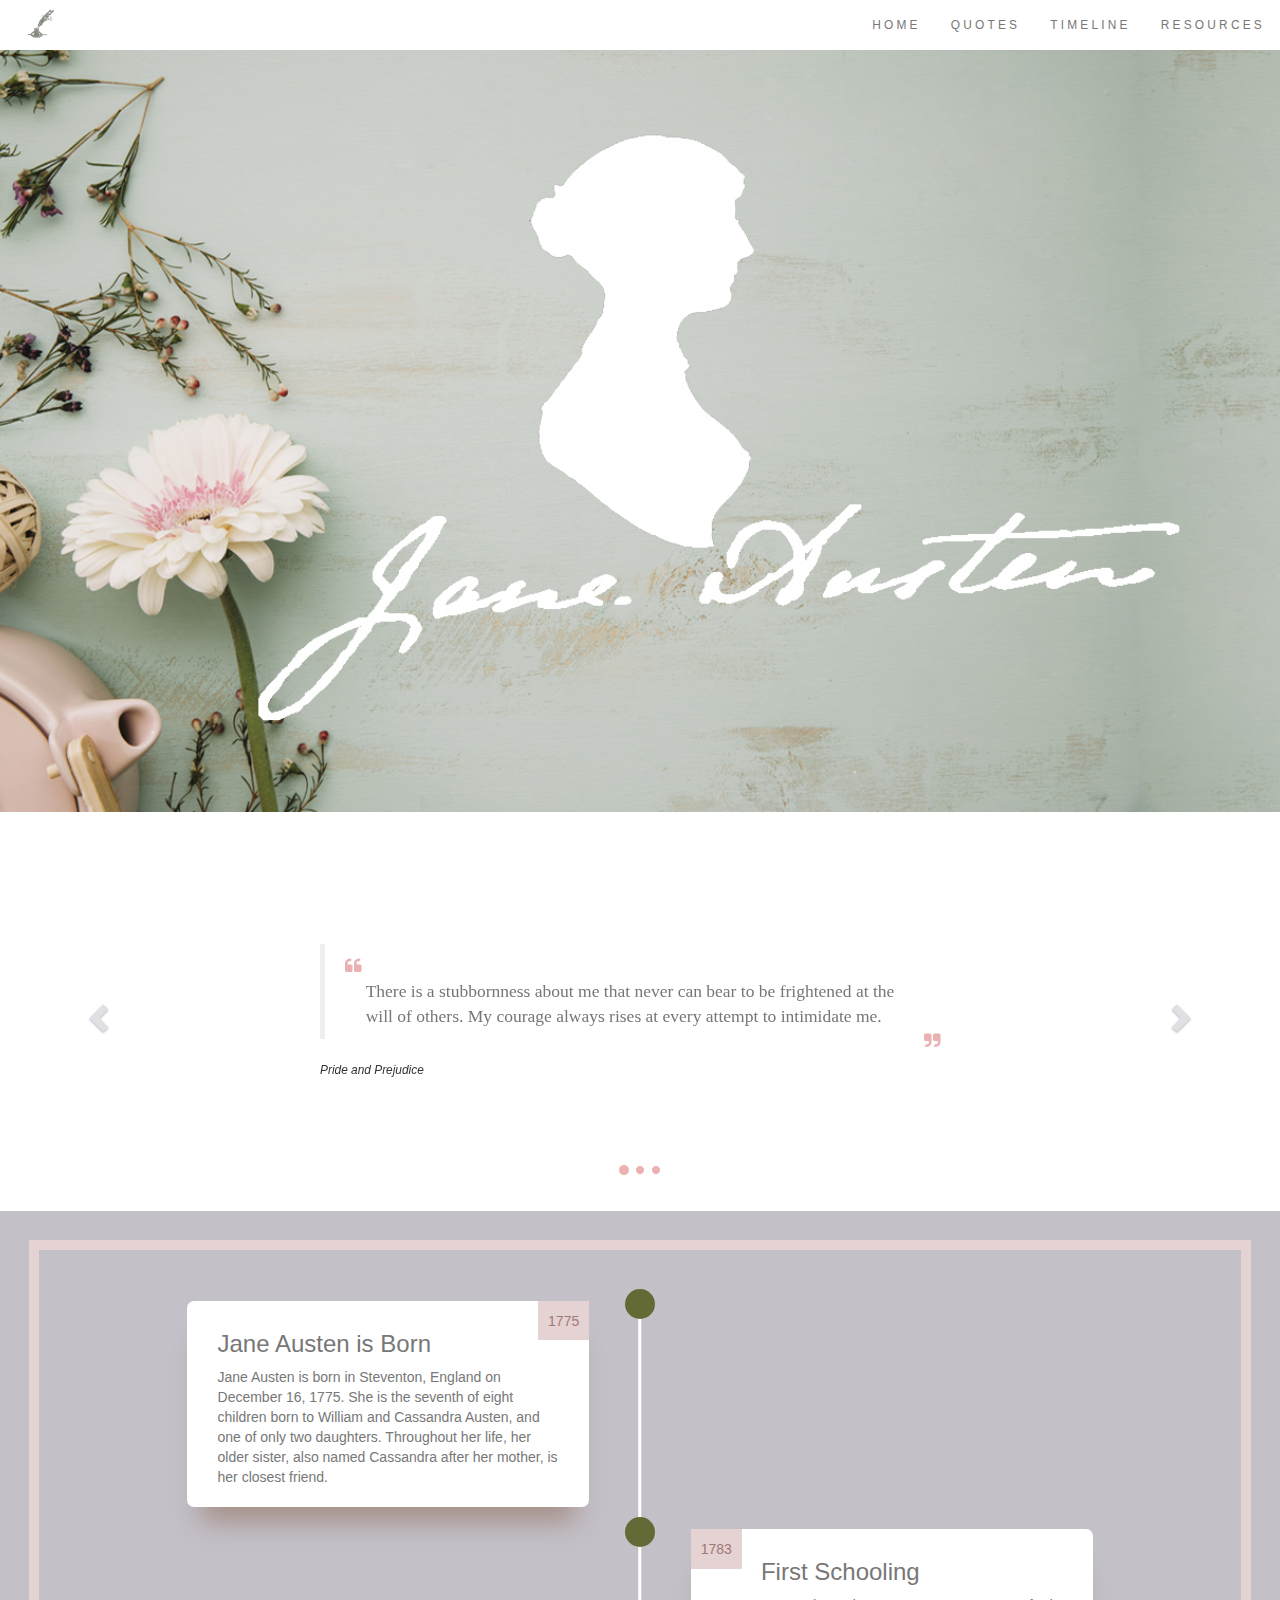
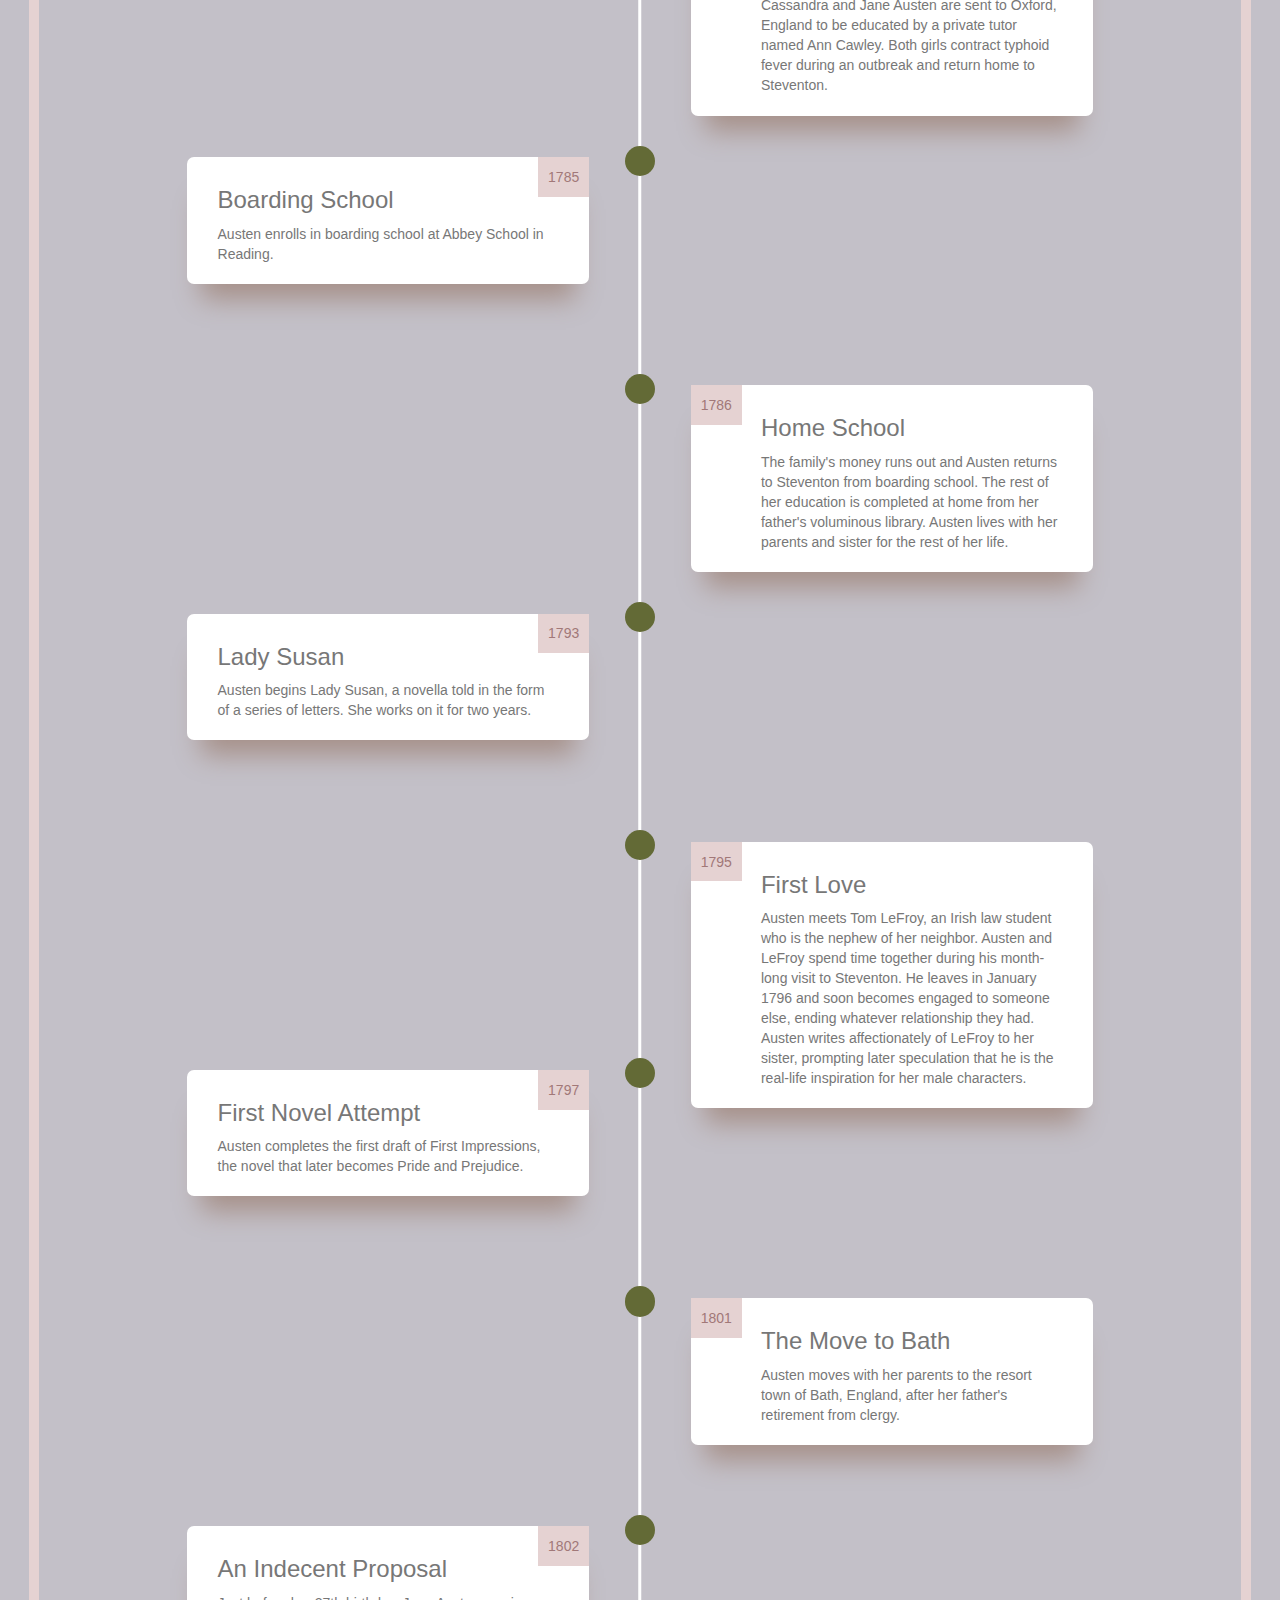
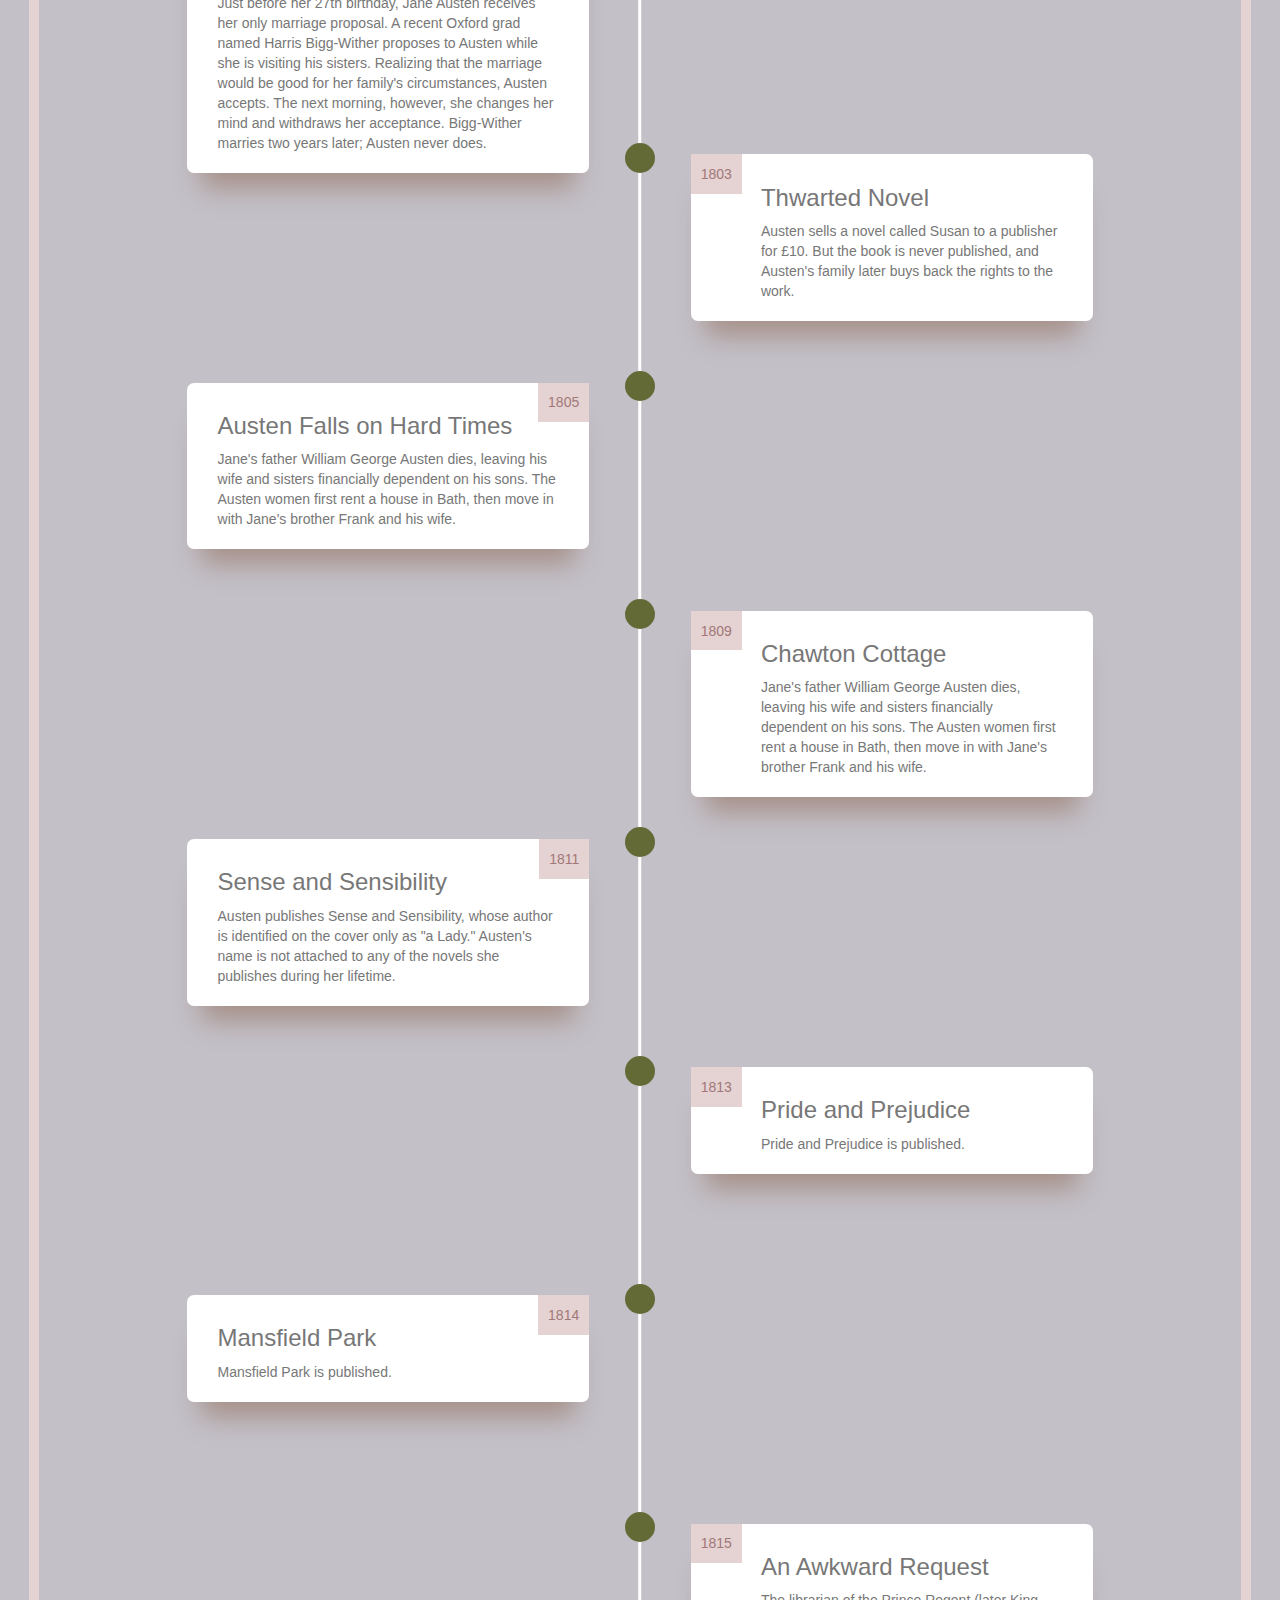
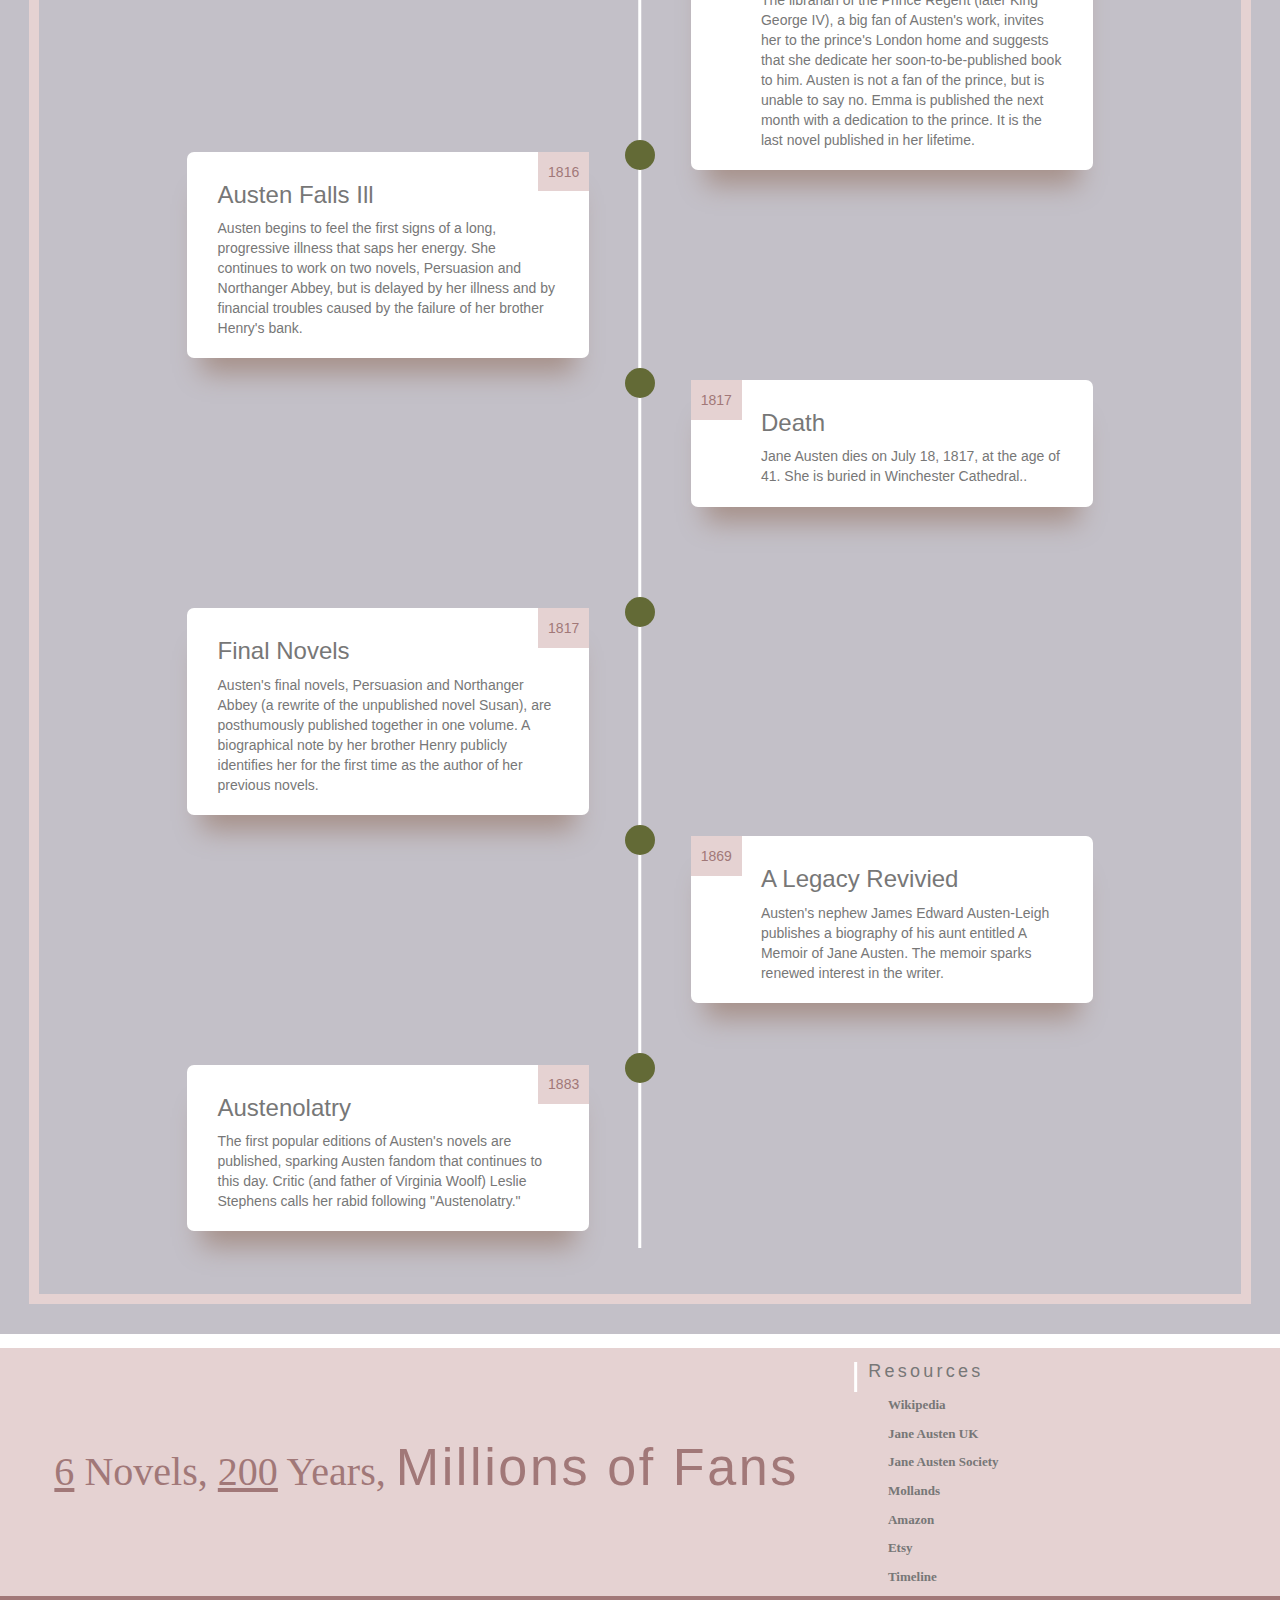
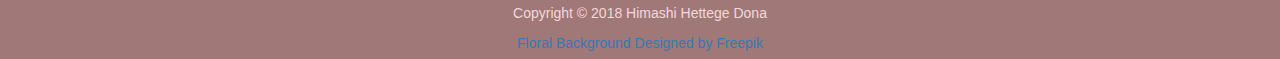
==== index.html @ 8f3d21ef "First Commit" ====
<!DOCTYPE html>
<html lang="en" dir="ltr">
  <head>
    <meta charset="utf-8">
    <meta name="viewport" content="width=device-width, initial-scale=1">
    <title>Jane Austen Tribute Page</title>
    <link rel="stylesheet" href="public/styles/stylesheets/styles.css">
    <link rel="stylesheet" href="https://maxcdn.bootstrapcdn.com/bootstrap/3.3.7/css/bootstrap.min.css">
    <link rel="stylesheet" href="https://cdnjs.cloudflare.com/ajax/libs/font-awesome/4.7.0/css/font-awesome.min.css">
    <script src="https://ajax.googleapis.com/ajax/libs/jquery/3.2.1/jquery.min.js"></script>
    <script src="https://maxcdn.bootstrapcdn.com/bootstrap/3.3.7/js/bootstrap.min.js"></script>
  </head>
  <body>

      <nav class="navbar navbar-default navbar-fixed-top" role="navigation">
        <div class="container-fluid">
            <div class="navbar-default">
                <button type="button" class="navbar-toggle" data-toggle="collapse" data-target="#navbar-collapse-main">
                  <span class="sr-only">Toggle Navigation</span>
                  <span class="icon-bar"></span>
                  <span class="icon-bar"></span>
                  <span class="icon-bar"></span>
                </button>
                <a class="navbar-brand" href="#"><img src="public/assets/backup-images/feather-quill-gray.png" height="35" width="35"></a>
            </div>
            <div class="collapse navbar-collapse" id="navbar-collapse-main">
              <ul class="nav navbar-nav navbar-right">
                <li id="home-button"><a href="#">Home</a></li>
                <li id="quotes-button"><a href="#">Quotes</a></li>
                <li id="timeline-button"><a href="#">Timeline</a></li>
                <li id="resources-button"><a href="#">Resources</a></li>
              </ul>
            </div>
        </div>
      </nav> <!-- navbar -->

      <header>
        <div class="banner">
        </div> <!-- banner background image -->
      </header>

      <div id="theCarousel" class="carousel slide" data-ride="carousel">
        <ol class="carousel-indicators">
          <li data-target="#theCarousel" data-slide-to="0" class="active"></li>
          <li data-target="#theCarousel" data-slide-to="1"></li>
          <li data-target="#theCarousel" data-slide-to="2"></li>
        </ol>

        <div class="carousel-inner">
          <div class="item active">
          <div class="slide1"></div>
            <blockquote>
              <p>There is a stubbornness about me that never can bear to be frightened at the will of others. My courage always rises at every attempt to intimidate me.</p>
            </blockquote>
            <small><em>Pride and Prejudice</em></small>
          </div>

          <div class="item">
          <div class="slide2"></div>
            <blockquote>
              <p>Know your own happiness. Want for nothing but patience – or give it a more fascinating name: Call it hope.</p>
            </blockquote>
            <small><em>Sense and Sensibility</em></small>
          </div>

          <div class="item">
          <div class="slide3"></div>
            <blockquote>
              <p>You pierce my soul. I am half agony, half hope. Tell me not that I am too late, that such precious feelings are gone for ever.</p>
            </blockquote>
            <small><em>Persuasion</em></small>
          </div>
        </div> <!-- carousel-inner -->

        <a class="left carousel-control" href="#theCarousel" data-slide="prev">
          <span class="glyphicon glyphicon-chevron-left"></span>
        </a>
        <a class="right carousel-control" href="#theCarousel" data-slide="next">
          <span class="glyphicon glyphicon-chevron-right"></span>
        </a>
      </div> <!-- theCarousel -->

      <section id="theTimeline" class="timeline-section">
        <div class="timeline-border">
        <div class="timeline-container">

          <div class="timeline-block">
            <div class="timeline-circle"></div>
            <div class="timeline-content">
              <h3>Jane Austen is Born</h3>
              <div class="date">1775</div>
              <p>Jane Austen is born in Steventon, England on December 16, 1775. She is the seventh of eight children born to William and Cassandra Austen, and one of only two daughters. Throughout her life, her older sister, also named Cassandra after her mother, is her closest friend.</p>
            </div> <!-- timeline-content -->
          </div> <!-- timeline-block -->

          <div class="timeline-block">
            <div class="timeline-circle"></div>
            <div class="timeline-content">
              <h3>First Schooling</h3>
              <div class="date">1783</div>
              <p>Cassandra and Jane Austen are sent to Oxford, England to be educated by a private tutor named Ann Cawley. Both girls contract typhoid fever during an outbreak and return home to Steventon.</p>
            </div> <!-- timeline-content -->
          </div> <!-- timeline-block -->

          <div class="timeline-block">
            <div class="timeline-circle"></div>
            <div class="timeline-content">
              <h3>Boarding School</h3>
              <div class="date">1785</div>
              <p>Austen enrolls in boarding school at Abbey School in Reading.</p>
            </div> <!-- timeline-content -->
          </div> <!-- timeline-block -->

          <div class="timeline-block">
            <div class="timeline-circle"></div>
            <div class="timeline-content">
              <h3>Home School</h3>
              <div class="date">1786</div>
              <p>The family's money runs out and Austen returns to Steventon from boarding school. The rest of her education is completed at home from her father's voluminous library. Austen lives with her parents and sister for the rest of her life.</p>
            </div> <!-- timeline-content -->
          </div> <!-- timeline-block -->

          <div class="timeline-block">
            <div class="timeline-circle"></div>
            <div class="timeline-content">
              <h3>Lady Susan</h3>
              <div class="date">1793</div>
              <p>Austen begins Lady Susan, a novella told in the form of a series of letters. She works on it for two years.</p>
            </div> <!-- timeline-content -->
          </div> <!-- timeline-block -->

          <div class="timeline-block">
            <div class="timeline-circle"></div>
            <div class="timeline-content">
              <h3>First Love</h3>
              <div class="date">1795</div>
              <p>Austen meets Tom LeFroy, an Irish law student who is the nephew of her neighbor. Austen and LeFroy spend time together during his month-long visit to Steventon. He leaves in January 1796 and soon becomes engaged to someone else, ending whatever relationship they had. Austen writes affectionately of LeFroy to her sister, prompting later speculation that he is the real-life inspiration for her male characters.</p>
            </div> <!-- timeline-content -->
          </div> <!-- timeline-block -->

          <div class="timeline-block">
            <div class="timeline-circle"></div>
            <div class="timeline-content">
              <h3>First Novel Attempt</h3>
              <div class="date">1797</div>
              <p>Austen completes the first draft of First Impressions, the novel that later becomes Pride and Prejudice.</p>
            </div> <!-- timeline-content -->
          </div> <!-- timeline-block -->

          <div class="timeline-block">
              <div class="timeline-circle"></div>
            <div class="timeline-content">
              <h3>The Move to Bath</h3>
              <div class="date">1801</div>
              <p>Austen moves with her parents to the resort town of Bath, England, after her father's retirement from clergy.</p>
            </div> <!-- timeline-content -->
          </div> <!-- timeline-block -->

          <div class="timeline-block">
            <div class="timeline-circle"></div>
            <div class="timeline-content">
              <h3>An Indecent Proposal</h3>
              <div class="date">1802</div>
              <p>Just before her 27th birthday, Jane Austen receives her only marriage proposal. A recent Oxford grad named Harris Bigg-Wither proposes to Austen while she is visiting his sisters. Realizing that the marriage would be good for her family's circumstances, Austen accepts. The next morning, however, she changes her mind and withdraws her acceptance. Bigg-Wither marries two years later; Austen never does.</p>
            </div> <!-- timeline-content -->
          </div> <!-- timeline-block -->

          <div class="timeline-block">
            <div class="timeline-circle"></div>
            <div class="timeline-content">
              <h3>Thwarted Novel</h3>
              <div class="date">1803</div>
              <p>Austen sells a novel called Susan to a publisher for £10. But the book is never published, and Austen's family later buys back the rights to the work.</p>
            </div> <!-- timeline-content -->
          </div> <!-- timeline-block -->

          <div class="timeline-block">
            <div class="timeline-circle"></div>
            <div class="timeline-content">
              <h3>Austen Falls on Hard Times</h3>
              <div class="date">1805</div>
              <p>Jane's father William George Austen dies, leaving his wife and sisters financially dependent on his sons. The Austen women first rent a house in Bath, then move in with Jane's brother Frank and his wife.</p>
            </div> <!-- timeline-content -->
          </div> <!-- timeline-block -->

          <div class="timeline-block">
            <div class="timeline-circle"></div>
            <div class="timeline-content">
              <h3>Chawton Cottage</h3>
              <div class="date">1809</div>
              <p>Jane's father William George Austen dies, leaving his wife and sisters financially dependent on his sons. The Austen women first rent a house in Bath, then move in with Jane's brother Frank and his wife.</p>
            </div> <!-- timeline-content -->
          </div> <!-- timeline-block -->

          <div class="timeline-block">
            <div class="timeline-circle"></div>
            <div class="timeline-content">
              <h3>Sense and Sensibility</h3>
              <div class="date">1811</div>
              <p>Austen publishes Sense and Sensibility, whose author is identified on the cover only as "a Lady." Austen's name is not attached to any of the novels she publishes during her lifetime.</p>
            </div> <!-- timeline-content -->
          </div> <!-- timeline-block -->

          <div class="timeline-block">
            <div class="timeline-circle"></div>
            <div class="timeline-content">
              <h3>Pride and Prejudice</h3>
              <div class="date">1813</div>
              <p>Pride and Prejudice is published.</p>
            </div> <!-- timeline-content -->
          </div> <!-- timeline-block -->

          <div class="timeline-block">
            <div class="timeline-circle"></div>
            <div class="timeline-content">
              <h3>Mansfield Park</h3>
              <div class="date">1814</div>
              <p>Mansfield Park is published.</p>
            </div> <!-- timeline-content -->
          </div> <!-- timeline-block -->

          <div class="timeline-block">
            <div class="timeline-circle"></div>
            <div class="timeline-content">
              <h3>An Awkward Request</h3>
              <div class="date">1815</div>
              <p>The librarian of the Prince Regent (later King George IV), a big fan of Austen's work, invites her to the prince's London home and suggests that she dedicate her soon-to-be-published book to him. Austen is not a fan of the prince, but is unable to say no. Emma is published the next month with a dedication to the prince. It is the last novel published in her lifetime.</p>
            </div> <!-- timeline-content -->
          </div> <!-- timeline-block -->

          <div class="timeline-block">
            <div class="timeline-circle"></div>
            <div class="timeline-content">
              <h3>Austen Falls Ill</h3>
              <div class="date">1816</div>
              <p>Austen begins to feel the first signs of a long, progressive illness that saps her energy. She continues to work on two novels, Persuasion and Northanger Abbey, but is delayed by her illness and by financial troubles caused by the failure of her brother Henry's bank.</p>
            </div> <!-- timeline-content -->
          </div> <!-- timeline-block -->

          <div class="timeline-block">
            <div class="timeline-circle"></div>
            <div class="timeline-content">
              <h3>Death</h3>
              <div class="date">1817</div>
              <p>Jane Austen dies on July 18, 1817, at the age of 41. She is buried in Winchester Cathedral..</p>
            </div> <!-- timeline-content -->
          </div> <!-- timeline-block -->

          <div class="timeline-block">
            <div class="timeline-circle"></div>
            <div class="timeline-content">
              <h3>Final Novels</h3>
              <div class="date">1817</div>
              <p>Austen's final novels, Persuasion and Northanger Abbey (a rewrite of the unpublished novel Susan), are posthumously published together in one volume. A biographical note by her brother Henry publicly identifies her for the first time as the author of her previous novels.</p>
            </div> <!-- timeline-content -->
          </div> <!-- timeline-block -->

          <div class="timeline-block">
            <div class="timeline-circle"></div>
            <div class="timeline-content">
              <h3>A Legacy Revivied</h3>
              <div class="date">1869</div>
              <p>Austen's nephew James Edward Austen-Leigh publishes a biography of his aunt entitled A Memoir of Jane Austen. The memoir sparks renewed interest in the writer.</p>
            </div> <!-- timeline-content -->
          </div> <!-- timeline-block -->

          <div class="timeline-block">
            <div class="timeline-circle"></div>
            <div class="timeline-content">
              <h3>Austenolatry</h3>
              <div class="date">1883</div>
              <p>The first popular editions of Austen's novels are published, sparking Austen fandom that continues to this day. Critic (and father of Virginia Woolf) Leslie Stephens calls her rabid following "Austenolatry."</p>
            </div> <!-- timeline-content -->
          </div> <!-- timeline-block -->

        </div> <!-- timeline-container -->
      </div> <!-- timeline-border -->
      </section> <!-- timeline-section -->

      <div class="white-space"> </div> <!-- white space between timeline and footer -->

      <footer class="container-fluid text-center" id="resources">
        <div class="row tag-line">

          <div class="col-lg-8 col-md-8 col-sm-8 col xm 12">
            <p><span class="tag-line-number">6</span> Novels, <span class="tag-line-number">200</span> Years, <span class="emphasized">Millions of Fans</span><p>
          </div>

          <div class="col-lg-4 col-md-4 col-sm-4 col xm 12"> <!-- 2nd column -->
            <h4 class="resource-title">Resources</h1>
              <ul class="resources">
                <li><a href="https://en.wikipedia.org/wiki/Jane_Austen"><p>Wikipedia</p></a></li>
                <li><a href="https://www.janeausten.co.uk/"><p>Jane Austen UK</p></a></li>
                <li><a href="http://www.jasna.org/"><p>Jane Austen Society</p></a></li>
                <li><a href="http://www.mollands.net/index.html"><p>Mollands</p></a></li>
                <li><a href="https://www.amazon.ca/Jane-Austen-Complete-Classics-hardcover/dp/0141395206/ref=sr_1_3?ie=UTF8&qid=1526498014&sr=8-3&keywords=jane+austen"><p>Amazon</p></a></li>
                <li><a href="https://www.etsy.com/ca/search?q=jane%20austen"><p>Etsy</p></a></li>
                <li><a href="https://www.shmoop.com/jane-austen/timeline.html"><p>Timeline</p></a></li>
              </ul>
          </div> <!-- end of 2nd column -->
        </div> <!-- row tag-line -->
      </footer>

      <div class="copyright">
        <div><p>Copyright © 2018 Himashi Hettege Dona</p></div>
        <div><a href="https://www.freepik.com/free-photo/flower-near-teapot_1722258.htm"><p>Floral Background Designed by Freepik</p></a></div>
      </div> <!-- copyright -->

    <!-- <script>

    // Pressing Home Button will scroll to top of page //
      $('.navbar-brand img').click(function(){
        $('body, html').animate({scrollTop: 0}, 700);
      });

    // Pressing Nav Bar Image will scroll to top of page //
      $('#home-button').click(function(){
        $('body, html').animate({scrollTop: 0}, 700);
      });

    // Pressing Quotes Button will scroll to top of page //
      // $(function() {
        $("#quotes-button").click(function() {
          var position = $("#theCarousel").offset().top; //calculates how far the top of the Carousel is from the top of the page
          $('body, html').animate({ scrollTop: position }, 700); });
      // });

      // $(function() {
        $("#timeline-button").click(function() {
          var position = $("#theTimeline").offset().top; //calculates how far the top of the Timeline is from the top of the page
          $('body, html').animate({scrollTop: position}, 700); });
      // });

      // $(function() {
        $("#resources-button").click(function() {
          var position = $("#resources").offset().top; //calculates how far the top of the Resource Footer is from the top of the page
          $('body, html').animate({scrollTop: position}, 700); });
      // });

    </script> -->
    <script src="public/scripts/scripts.js"></script>
  </body>
</html>
---- public/styles/stylesheets/styles.css ----
/* line 4, ../sass/styles.scss */
body {
  font-size: 12px;
}

/*<---------------------------------------------------------Navbar------------------------------------------------------------------------->*/
/* line 9, ../sass/styles.scss */
.navbar {
  margin-bottom: 0 !important;
  border: none !important;
  background-color: #ffffff !important;
}
/* line 14, ../sass/styles.scss */
.navbar .nav li {
  font-family: gibson, sans-serif;
  text-transform: uppercase;
  letter-spacing: 0.27em;
  font-size: 0.85em;
  font-weight: 100;
  color: #999;
}
/* line 23, ../sass/styles.scss */
.navbar .navbar-brand {
  padding: 0.25em 1.36em 0.25em !important;
}

/*<-------------------------------------------------Banner Background Image--------------------------------------------------------------->*/
/* line 30, ../sass/styles.scss */
.banner {
  width: 100%;
  height: 58em;
  background: url(../../assets/banner-image/janeaustenbackground2white.jpg) no-repeat;
  background-position: center;
  background-size: cover;
}

/*<----------------------------------------------------Quotes Carousel-------------------------------------------------------------------->*/
/* line 40, ../sass/styles.scss */
.carousel {
  width: 100%;
  height: 28.5em;
  display: flex;
  align-items: center;
  justify-content: center;
}
/* line 48, ../sass/styles.scss */
.carousel .carousel-inner {
  width: 50% !important;
}
/* line 53, ../sass/styles.scss */
.carousel .item p {
  padding-left: 1.18em;
  padding-right: 1.18em;
  font-family: serif;
  color: #777;
}
/* line 60, ../sass/styles.scss */
.carousel blockquote:before, .carousel blockquote:after {
  content: '\f10d';
  font-family: 'FontAwesome';
  color: #ebb1b2;
}
/* line 66, ../sass/styles.scss */
.carousel blockquote:after {
  content: '\f10e';
  float: right;
}
/* line 71, ../sass/styles.scss */
.carousel .carousel-control.left {
  background-image: none !important;
}
/* line 75, ../sass/styles.scss */
.carousel .carousel-control.right {
  background-image: none !important;
}
/* line 80, ../sass/styles.scss */
.carousel .glyphicon {
  color: #c3c0c8 !important;
}
/* line 85, ../sass/styles.scss */
.carousel .carousel-indicators li {
  background-color: #ebb1b2 !important;
}

/*<---------------------------------------------------------Timeline------------------------------------------------------------------------>*/
/* line 92, ../sass/styles.scss */
.timeline-section {
  background-color: #C3C0C8;
  padding: 2.1em;
  /* This is so the pink border shows up */
  font-family: gillsans, sans-serif;
  color: #777;
}
/* line 98, ../sass/styles.scss */
.timeline-section .timeline-border {
  border: 0.75em solid #e5d2d2;
}
/* line 102, ../sass/styles.scss */
.timeline-section .timeline-container {
  position: relative;
  max-width: 73.1em;
  margin: 0 auto;
  padding: 3.6em 0;
  /* this is the vertical line */
}
/* line 109, ../sass/styles.scss */
.timeline-section .timeline-container::before {
  content: '';
  width: 0.25em;
  height: 98%;
  position: absolute;
  left: 50%;
  transform: translateX(-50%);
  background: #ffffff;
}
/* line 119, ../sass/styles.scss */
.timeline-section .timeline-container .timeline-block {
  width: 100%;
  height: 12.8em;
  /* Height is very important! */
  margin-bottom: 3.5em;
  /* removes margin from last timeline item so timeline equidistant from top and bottom */
  /* these are the points on the line */
}
/* line 125, ../sass/styles.scss */
.timeline-section .timeline-container .timeline-block:last-child {
  margin-bottom: 0;
}
/* line 130, ../sass/styles.scss */
.timeline-section .timeline-container .timeline-block .timeline-circle {
  width: 2.145em;
  height: 2.145em;
  border-radius: 50%;
  position: absolute;
  left: 50%;
  margin-top: -0.83em;
  margin-left: -1.1em;
  background-color: #636a36;
}
/* line 141, ../sass/styles.scss */
.timeline-section .timeline-container .timeline-block .timeline-content {
  position: relative;
  padding: 0.72em 2.214em;
  border-radius: 0.5em;
  background: #ffffff;
  box-shadow: 0 2.1em 1.8em -1em #a69089;
  margin-left: 4.16em;
  margin-right: 4.16em;
  width: 28.75em;
}
/* line 151, ../sass/styles.scss */
.timeline-section .timeline-container .timeline-block .timeline-content .date {
  background: #e5d2d2;
  display: inline-block;
  color: #A17878;
  padding: 0.7em;
  position: absolute;
  top: 0;
  right: 0;
  font-size: 1em;
  font-family: "Titillium Web", sans-serif;
  font-weight: 500;
}
/* line 166, ../sass/styles.scss */
.timeline-section .timeline-container .timeline-block:nth-child(even) .date {
  right: auto;
  left: 0;
}
/* line 171, ../sass/styles.scss */
.timeline-section .timeline-container .timeline-block:nth-child(even) .timeline-content {
  padding-left: 5em;
  float: right;
}

/*<---------------------------------------------------------Footer------------------------------------------------------------------------>*/
/* line 180, ../sass/styles.scss */
.white-space {
  height: 1em;
  background-color: #ffffff;
}

/* line 185, ../sass/styles.scss */
footer {
  background-color: #e5d2d2;
}
/* line 188, ../sass/styles.scss */
footer .tag-line {
  display: flex;
  align-items: center;
}
/* line 192, ../sass/styles.scss */
footer .tag-line p {
  font-family: garamond, serif;
  font-size: 2.86em;
  color: #a17878;
}
/* line 197, ../sass/styles.scss */
footer .tag-line p .tag-line-number {
  text-decoration: underline;
}
/* line 201, ../sass/styles.scss */
footer .tag-line p .emphasized {
  font-family: gillsans, sans-serif;
  font-size: 1.3em;
  letter-spacing: 0.05em;
}
/* line 209, ../sass/styles.scss */
footer .resource-title {
  text-align: left;
  padding: 0.25em 0 0.25em 0;
  color: #777;
  font-family: gillsans, sans-serif;
  font-weight: 500;
  letter-spacing: 0.18em;
}
/* line 217, ../sass/styles.scss */
footer .resource-title::before {
  content: '';
  width: 0.13em;
  height: 12%;
  position: absolute;
  left: 0.002em;
  transform: translateX(50%);
  background: #ffffff;
}
/* line 228, ../sass/styles.scss */
footer .resources {
  list-style: none;
  text-align: left;
  padding-left: 1.4em;
}
/* line 233, ../sass/styles.scss */
footer .resources p {
  font-size: 0.93em;
  color: #777;
  font-weight: 600;
}

/* line 241, ../sass/styles.scss */
.copyright {
  height: 4.5em;
  padding: 0.5em;
  text-align: center;
  color: #f2d9d9;
  background-color: #a17878;
}
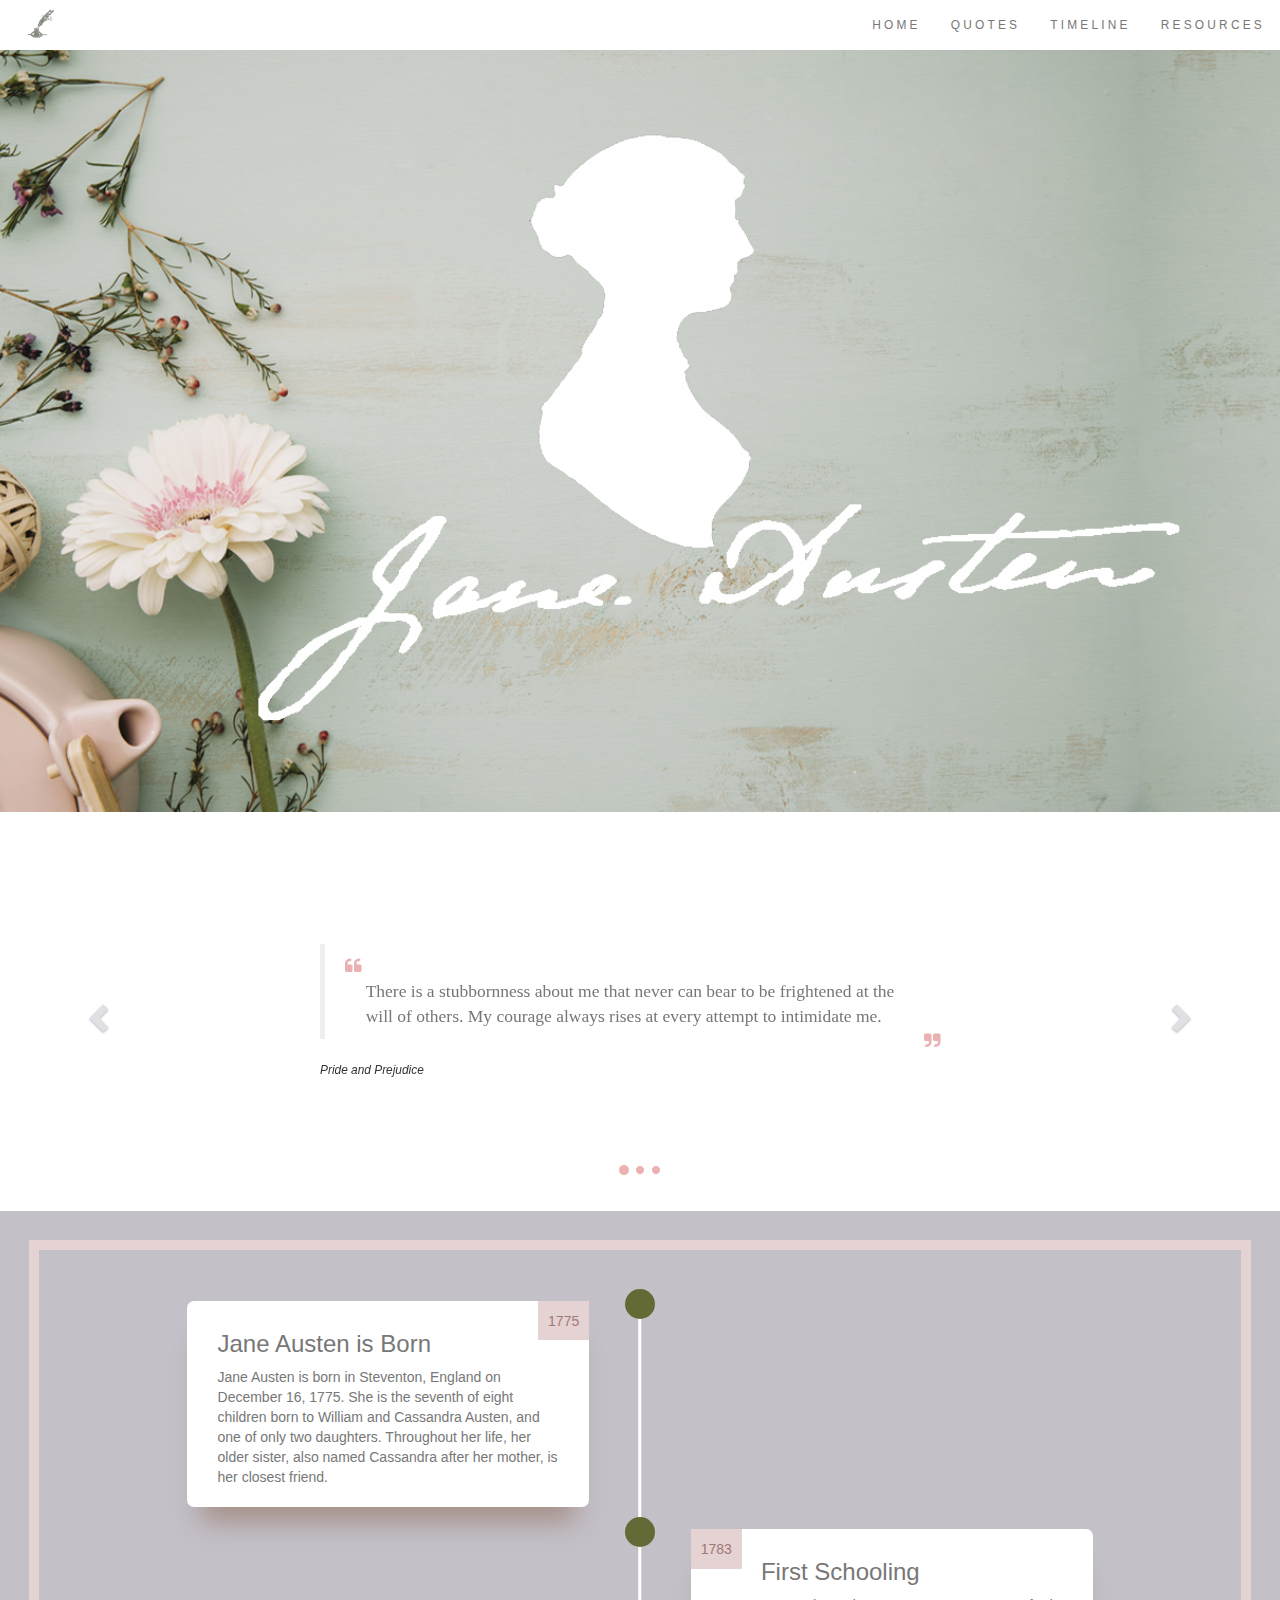
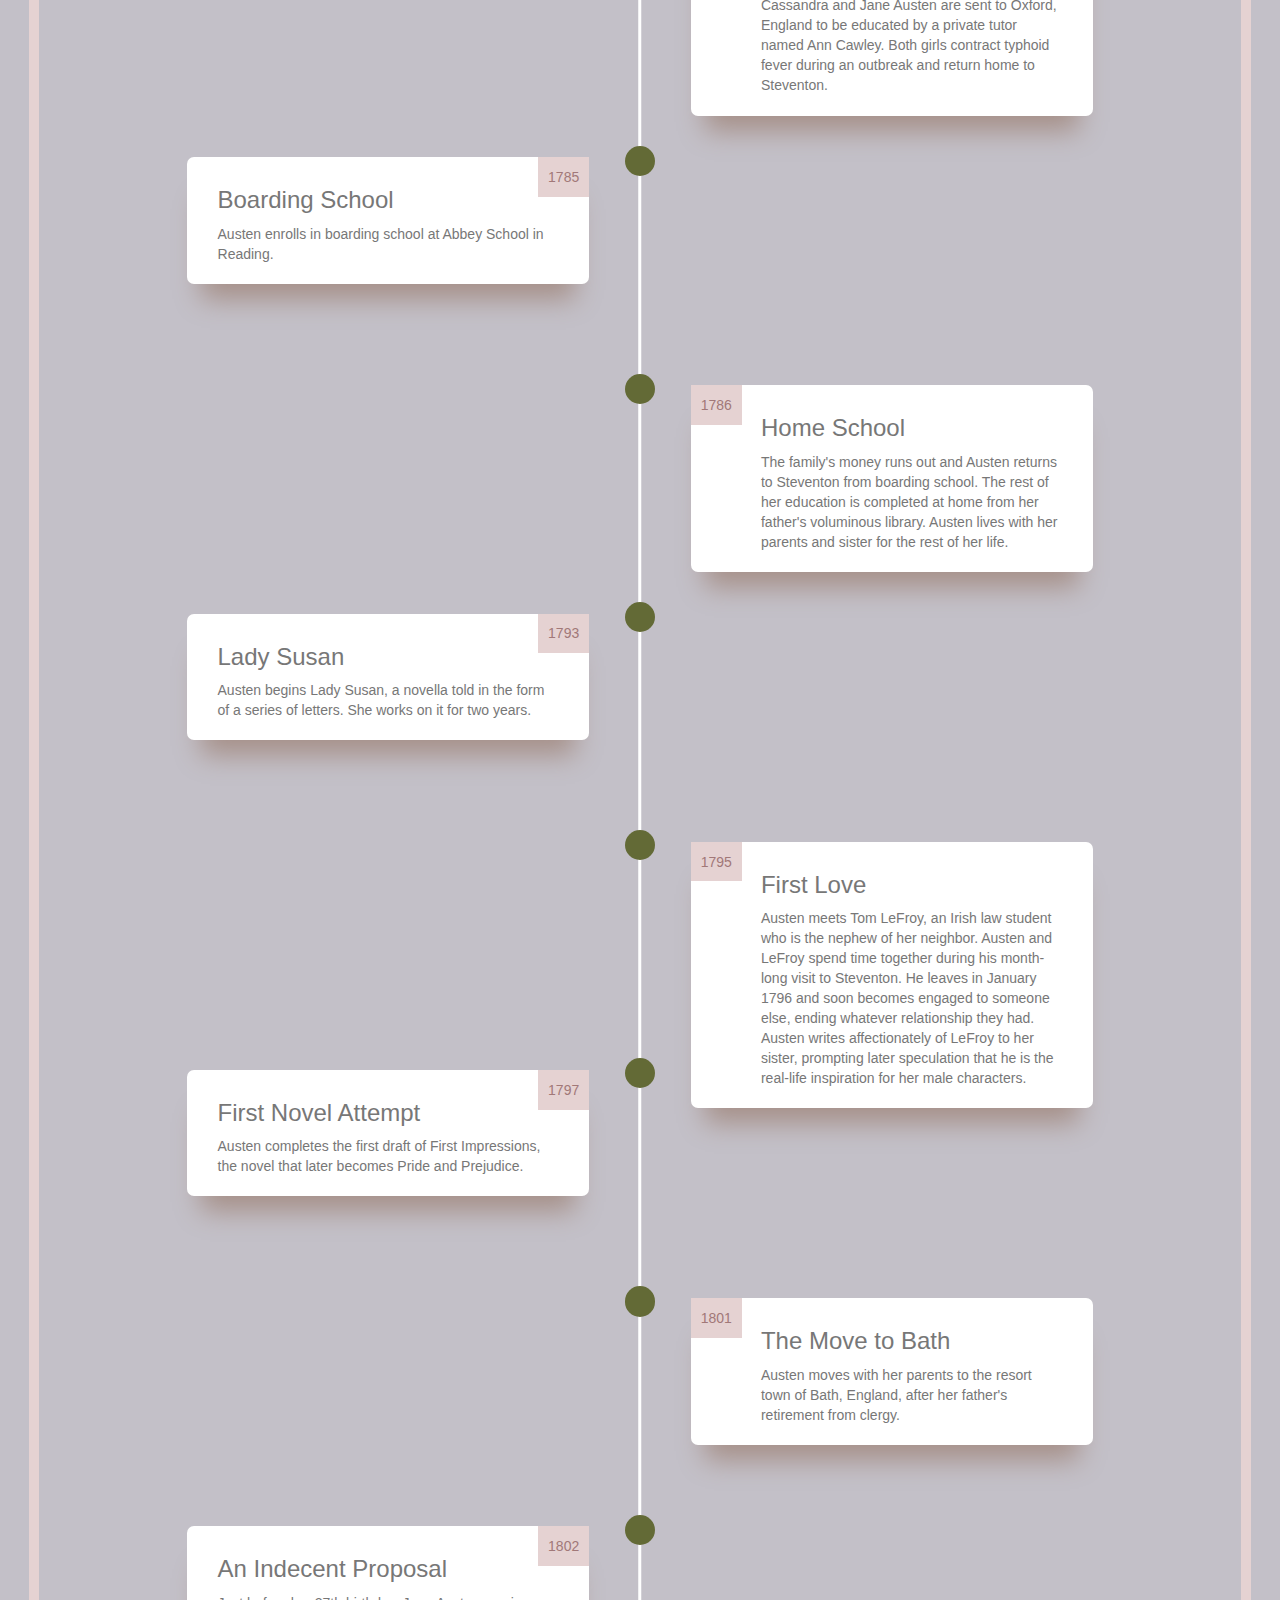
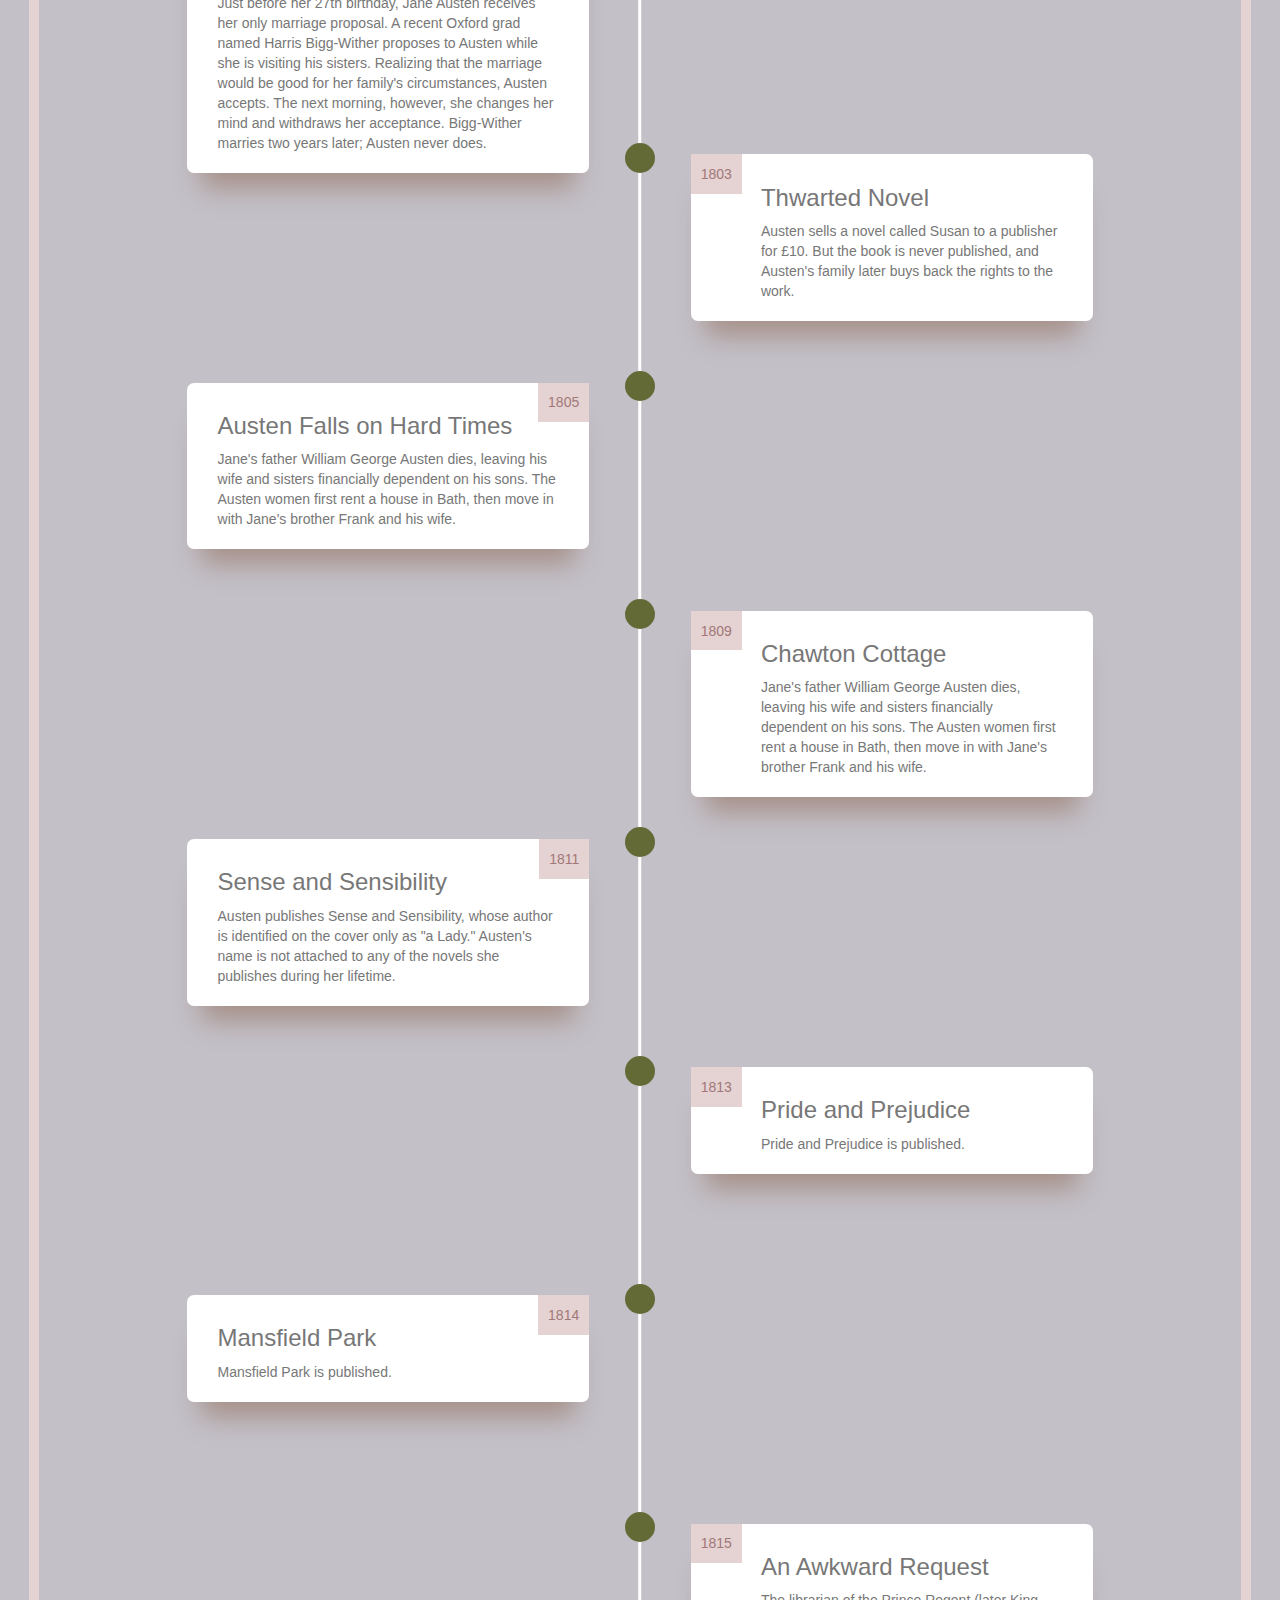
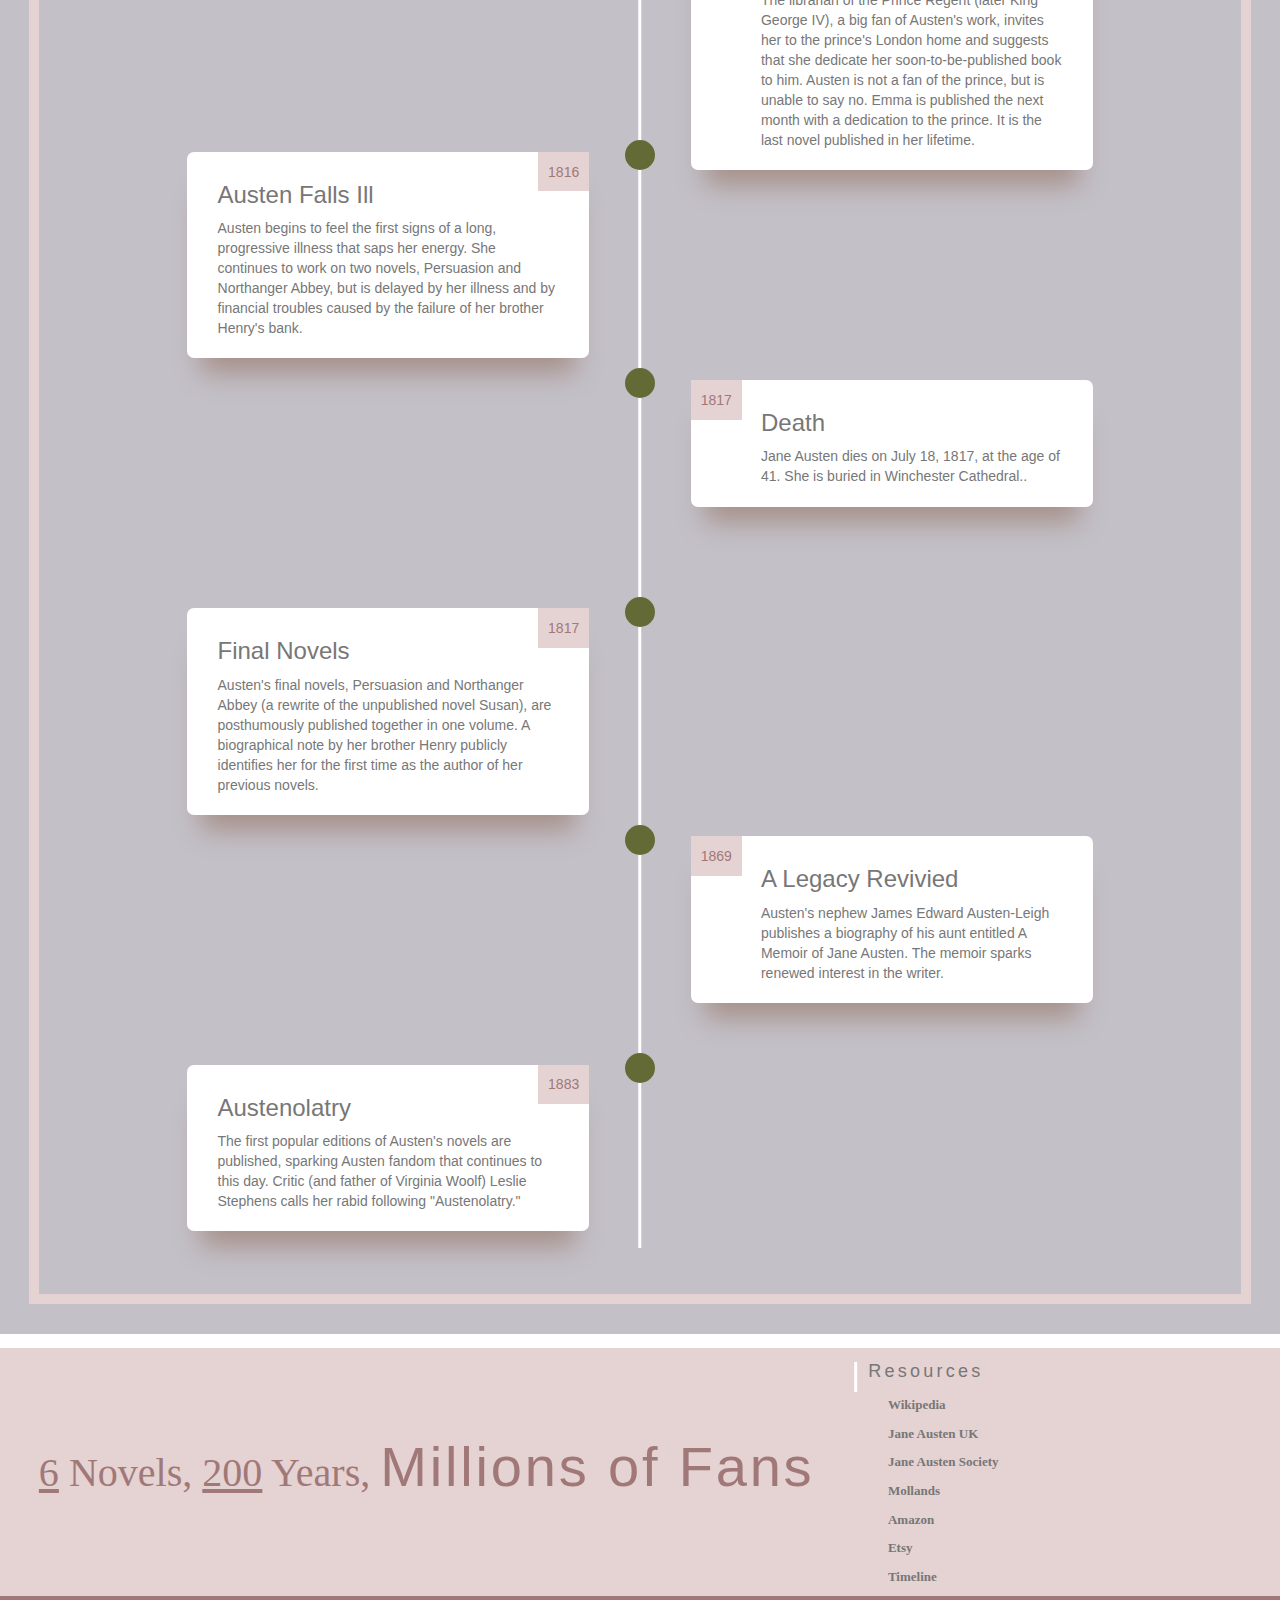
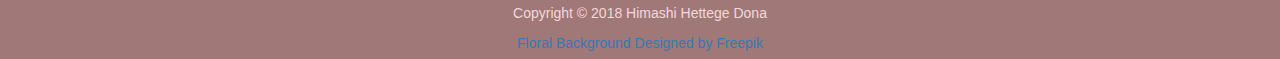
==== commit 997a052a: "Added Media Query for Phone Screens" ====
--- a/index.html
+++ b/index.html
@@ -282,21 +282,21 @@
       <footer class="container-fluid text-center" id="resources">
         <div class="row tag-line">
 
-          <div class="col-lg-8 col-md-8 col-sm-8 col xm 12">
+          <div class="fans col-lg-8 col-md-8 col-sm-7 col-xs-7">
             <p><span class="tag-line-number">6</span> Novels, <span class="tag-line-number">200</span> Years, <span class="emphasized">Millions of Fans</span><p>
           </div>
 
-          <div class="col-lg-4 col-md-4 col-sm-4 col xm 12"> <!-- 2nd column -->
+          <div class="resources col-lg-4 col-md-4 col-sm-5 col-xs-5"> <!-- 2nd column -->
             <h4 class="resource-title">Resources</h1>
-              <ul class="resources">
-                <li><a href="https://en.wikipedia.org/wiki/Jane_Austen"><p>Wikipedia</p></a></li>
-                <li><a href="https://www.janeausten.co.uk/"><p>Jane Austen UK</p></a></li>
-                <li><a href="http://www.jasna.org/"><p>Jane Austen Society</p></a></li>
-                <li><a href="http://www.mollands.net/index.html"><p>Mollands</p></a></li>
-                <li><a href="https://www.amazon.ca/Jane-Austen-Complete-Classics-hardcover/dp/0141395206/ref=sr_1_3?ie=UTF8&qid=1526498014&sr=8-3&keywords=jane+austen"><p>Amazon</p></a></li>
-                <li><a href="https://www.etsy.com/ca/search?q=jane%20austen"><p>Etsy</p></a></li>
-                <li><a href="https://www.shmoop.com/jane-austen/timeline.html"><p>Timeline</p></a></li>
-              </ul>
+            <ul class="resources-list">
+              <li><a href="https://en.wikipedia.org/wiki/Jane_Austen"><p>Wikipedia</p></a></li>
+              <li><a href="https://www.janeausten.co.uk/"><p>Jane Austen UK</p></a></li>
+              <li><a href="http://www.jasna.org/"><p>Jane Austen Society</p></a></li>
+              <li><a href="http://www.mollands.net/index.html"><p>Mollands</p></a></li>
+              <li><a href="https://www.amazon.ca/Jane-Austen-Complete-Classics-hardcover/dp/0141395206/ref=sr_1_3?ie=UTF8&qid=1526498014&sr=8-3&keywords=jane+austen"><p>Amazon</p></a></li>
+              <li><a href="https://www.etsy.com/ca/search?q=jane%20austen"><p>Etsy</p></a></li>
+              <li><a href="https://www.shmoop.com/jane-austen/timeline.html"><p>Timeline</p></a></li>
+            </ul>
           </div> <!-- end of 2nd column -->
         </div> <!-- row tag-line -->
       </footer>
--- a/public/styles/stylesheets/styles.css
+++ b/public/styles/stylesheets/styles.css
@@ -1,16 +1,200 @@
-/* line 4, ../sass/styles.scss */
+@media only screen and (max-width: 400px) {
+  /* line 10, ../sass/partials/_media.scss */
+  .carousel-inner {
+    width: 80% !important;
+  }
+
+  /* line 14, ../sass/partials/_media.scss */
+  .item {
+    height: 15em !important;
+  }
+
+  /* line 18, ../sass/partials/_media.scss */
+  .timeline-border {
+    border: 0em !important;
+  }
+
+  /* line 22, ../sass/partials/_media.scss */
+  .timeline-block {
+    height: 19em !important;
+    /* Height is very important! */
+    margin-bottom: 0em !important;
+  }
+
+  /* line 27, ../sass/partials/_media.scss */
+  .timeline-block:nth-child(2n) {
+    height: 16em !important;
+    /* Height is very important! */
+    margin-bottom: 0em !important;
+  }
+
+  /* line 32, ../sass/partials/_media.scss */
+  .timeline-block:nth-child(3n) {
+    height: 11.5em !important;
+    /* Height is very important! */
+    margin-bottom: 0em !important;
+  }
+
+  /* line 37, ../sass/partials/_media.scss */
+  .timeline-block:nth-child(4n) {
+    margin-bottom: 1.5em !important;
+  }
+
+  /* line 41, ../sass/partials/_media.scss */
+  .timeline-block:nth-child(5n) {
+    height: 13em !important;
+    /* Height is very important! */
+    margin-bottom: 0em !important;
+  }
+
+  /* line 46, ../sass/partials/_media.scss */
+  .timeline-block:nth-child(6n) {
+    height: 24em !important;
+    /* Height is very important! */
+    margin-bottom: 0em !important;
+  }
+
+  /* line 51, ../sass/partials/_media.scss */
+  .timeline-block:nth-child(7n) {
+    height: 13em !important;
+    /* Height is very important! */
+    margin-bottom: 0em !important;
+  }
+
+  /* line 56, ../sass/partials/_media.scss */
+  .timeline-block:nth-child(8n) {
+    height: 13em !important;
+    /* Height is very important! */
+    margin-bottom: 0em !important;
+  }
+
+  /* line 61, ../sass/partials/_media.scss */
+  .timeline-block:nth-child(9n) {
+    height: 24em !important;
+    /* Height is very important! */
+    margin-bottom: 0em !important;
+  }
+
+  /* line 66, ../sass/partials/_media.scss */
+  .timeline-block:nth-child(10n) {
+    height: 13em !important;
+    /* Height is very important! */
+    margin-bottom: 1em !important;
+  }
+
+  /* line 71, ../sass/partials/_media.scss */
+  .timeline-block:nth-child(12n) {
+    height: 16em !important;
+    /* Height is very important! */
+    margin-bottom: 1.5em !important;
+  }
+
+  /* line 76, ../sass/partials/_media.scss */
+  .timeline-block:nth-child(13n) {
+    height: 14.5em !important;
+    /* Height is very important! */
+    margin-bottom: 1em !important;
+  }
+
+  /* line 81, ../sass/partials/_media.scss */
+  .timeline-block:nth-child(14n) {
+    height: 10em !important;
+    /* Height is very important! */
+    margin-bottom: 0em !important;
+  }
+
+  /* line 86, ../sass/partials/_media.scss */
+  .timeline-block:nth-child(15n) {
+    height: 10em !important;
+    /* Height is very important! */
+    margin-bottom: 0em !important;
+  }
+
+  /* line 91, ../sass/partials/_media.scss */
+  .timeline-block:nth-child(16n) {
+    height: 22em !important;
+    /* Height is very important! */
+    margin-bottom: 1.4em !important;
+  }
+
+  /* line 96, ../sass/partials/_media.scss */
+  .timeline-block:nth-child(18n) {
+    height: 13em !important;
+    /* Height is very important! */
+    margin-bottom: 0em !important;
+  }
+
+  /* line 101, ../sass/partials/_media.scss */
+  .timeline-block:nth-child(19n) {
+    margin-bottom: 1em !important;
+  }
+
+  /* line 105, ../sass/partials/_media.scss */
+  .timeline-block:nth-child(20n) {
+    margin-bottom: 2.9em !important;
+  }
+
+  /* line 110, ../sass/partials/_media.scss */
+  .timeline-container::before {
+    /* this is the vertical line */
+    left: 0 !important;
+  }
+
+  /* these are the points on the line */
+  /* line 116, ../sass/partials/_media.scss */
+  .timeline-circle {
+    width: 1.8em !important;
+    height: 1.8em !important;
+    left: 0 !important;
+    margin-left: -0.95em !important;
+  }
+
+  /* line 123, ../sass/partials/_media.scss */
+  .timeline-content {
+    margin-left: 2em !important;
+    width: 21.5em !important;
+  }
+
+  /* line 128, ../sass/partials/_media.scss */
+  .timeline-block:nth-child(even) .date {
+    left: auto !important;
+    right: 0 !important;
+  }
+
+  /* line 133, ../sass/partials/_media.scss */
+  .timeline-block:nth-child(even) .timeline-content {
+    padding: 0.72em 2.214em !important;
+    float: none !important;
+  }
+
+  /* line 138, ../sass/partials/_media.scss */
+  .tag-line {
+    font-size: 0.5em;
+  }
+
+  /* line 142, ../sass/partials/_media.scss */
+  .resource-title {
+    font-size: 1.9em;
+  }
+
+  /* line 146, ../sass/partials/_media.scss */
+  .resources-list {
+    font-size: 2em;
+  }
+}
+/* line 6, ../sass/styles.scss */
 body {
   font-size: 12px;
 }
 
 /*<---------------------------------------------------------Navbar------------------------------------------------------------------------->*/
-/* line 9, ../sass/styles.scss */
+/* line 11, ../sass/styles.scss */
 .navbar {
   margin-bottom: 0 !important;
   border: none !important;
   background-color: #ffffff !important;
 }
-/* line 14, ../sass/styles.scss */
+/* line 16, ../sass/styles.scss */
 .navbar .nav li {
   font-family: gibson, sans-serif;
   text-transform: uppercase;
@@ -19,13 +203,13 @@
   font-weight: 100;
   color: #999;
 }
-/* line 23, ../sass/styles.scss */
+/* line 25, ../sass/styles.scss */
 .navbar .navbar-brand {
   padding: 0.25em 1.36em 0.25em !important;
 }
 
 /*<-------------------------------------------------Banner Background Image--------------------------------------------------------------->*/
-/* line 30, ../sass/styles.scss */
+/* line 32, ../sass/styles.scss */
 .banner {
   width: 100%;
   height: 58em;
@@ -35,7 +219,7 @@
 }
 
 /*<----------------------------------------------------Quotes Carousel-------------------------------------------------------------------->*/
-/* line 40, ../sass/styles.scss */
+/* line 42, ../sass/styles.scss */
 .carousel {
   width: 100%;
   height: 28.5em;
@@ -43,47 +227,47 @@
   align-items: center;
   justify-content: center;
 }
-/* line 48, ../sass/styles.scss */
+/* line 50, ../sass/styles.scss */
 .carousel .carousel-inner {
-  width: 50% !important;
-}
-/* line 53, ../sass/styles.scss */
+  width: 50%;
+}
+/* line 55, ../sass/styles.scss */
 .carousel .item p {
   padding-left: 1.18em;
   padding-right: 1.18em;
   font-family: serif;
   color: #777;
 }
-/* line 60, ../sass/styles.scss */
+/* line 62, ../sass/styles.scss */
 .carousel blockquote:before, .carousel blockquote:after {
   content: '\f10d';
   font-family: 'FontAwesome';
   color: #ebb1b2;
 }
-/* line 66, ../sass/styles.scss */
+/* line 68, ../sass/styles.scss */
 .carousel blockquote:after {
   content: '\f10e';
   float: right;
 }
-/* line 71, ../sass/styles.scss */
+/* line 73, ../sass/styles.scss */
 .carousel .carousel-control.left {
   background-image: none !important;
 }
-/* line 75, ../sass/styles.scss */
+/* line 77, ../sass/styles.scss */
 .carousel .carousel-control.right {
   background-image: none !important;
 }
-/* line 80, ../sass/styles.scss */
+/* line 82, ../sass/styles.scss */
 .carousel .glyphicon {
   color: #c3c0c8 !important;
 }
-/* line 85, ../sass/styles.scss */
+/* line 87, ../sass/styles.scss */
 .carousel .carousel-indicators li {
   background-color: #ebb1b2 !important;
 }
 
 /*<---------------------------------------------------------Timeline------------------------------------------------------------------------>*/
-/* line 92, ../sass/styles.scss */
+/* line 94, ../sass/styles.scss */
 .timeline-section {
   background-color: #C3C0C8;
   padding: 2.1em;
@@ -91,11 +275,11 @@
   font-family: gillsans, sans-serif;
   color: #777;
 }
-/* line 98, ../sass/styles.scss */
+/* line 100, ../sass/styles.scss */
 .timeline-section .timeline-border {
   border: 0.75em solid #e5d2d2;
 }
-/* line 102, ../sass/styles.scss */
+/* line 104, ../sass/styles.scss */
 .timeline-section .timeline-container {
   position: relative;
   max-width: 73.1em;
@@ -103,7 +287,7 @@
   padding: 3.6em 0;
   /* this is the vertical line */
 }
-/* line 109, ../sass/styles.scss */
+/* line 111, ../sass/styles.scss */
 .timeline-section .timeline-container::before {
   content: '';
   width: 0.25em;
@@ -113,7 +297,7 @@
   transform: translateX(-50%);
   background: #ffffff;
 }
-/* line 119, ../sass/styles.scss */
+/* line 121, ../sass/styles.scss */
 .timeline-section .timeline-container .timeline-block {
   width: 100%;
   height: 12.8em;
@@ -122,11 +306,11 @@
   /* removes margin from last timeline item so timeline equidistant from top and bottom */
   /* these are the points on the line */
 }
-/* line 125, ../sass/styles.scss */
+/* line 127, ../sass/styles.scss */
 .timeline-section .timeline-container .timeline-block:last-child {
   margin-bottom: 0;
 }
-/* line 130, ../sass/styles.scss */
+/* line 132, ../sass/styles.scss */
 .timeline-section .timeline-container .timeline-block .timeline-circle {
   width: 2.145em;
   height: 2.145em;
@@ -137,7 +321,7 @@
   margin-left: -1.1em;
   background-color: #636a36;
 }
-/* line 141, ../sass/styles.scss */
+/* line 143, ../sass/styles.scss */
 .timeline-section .timeline-container .timeline-block .timeline-content {
   position: relative;
   padding: 0.72em 2.214em;
@@ -148,7 +332,7 @@
   margin-right: 4.16em;
   width: 28.75em;
 }
-/* line 151, ../sass/styles.scss */
+/* line 153, ../sass/styles.scss */
 .timeline-section .timeline-container .timeline-block .timeline-content .date {
   background: #e5d2d2;
   display: inline-block;
@@ -161,50 +345,50 @@
   font-family: "Titillium Web", sans-serif;
   font-weight: 500;
 }
-/* line 166, ../sass/styles.scss */
+/* line 168, ../sass/styles.scss */
 .timeline-section .timeline-container .timeline-block:nth-child(even) .date {
   right: auto;
   left: 0;
 }
-/* line 171, ../sass/styles.scss */
+/* line 173, ../sass/styles.scss */
 .timeline-section .timeline-container .timeline-block:nth-child(even) .timeline-content {
   padding-left: 5em;
   float: right;
 }
 
 /*<---------------------------------------------------------Footer------------------------------------------------------------------------>*/
-/* line 180, ../sass/styles.scss */
+/* line 182, ../sass/styles.scss */
 .white-space {
   height: 1em;
   background-color: #ffffff;
 }
 
-/* line 185, ../sass/styles.scss */
+/* line 187, ../sass/styles.scss */
 footer {
   background-color: #e5d2d2;
 }
-/* line 188, ../sass/styles.scss */
+/* line 190, ../sass/styles.scss */
 footer .tag-line {
   display: flex;
   align-items: center;
 }
-/* line 192, ../sass/styles.scss */
+/* line 194, ../sass/styles.scss */
 footer .tag-line p {
   font-family: garamond, serif;
   font-size: 2.86em;
   color: #a17878;
 }
-/* line 197, ../sass/styles.scss */
+/* line 199, ../sass/styles.scss */
 footer .tag-line p .tag-line-number {
   text-decoration: underline;
 }
-/* line 201, ../sass/styles.scss */
+/* line 203, ../sass/styles.scss */
 footer .tag-line p .emphasized {
-  font-family: gillsans, sans-serif;
-  font-size: 1.3em;
+  font-family: freebooter script, gillsans, sans-serif;
+  font-size: 1.4em;
   letter-spacing: 0.05em;
 }
-/* line 209, ../sass/styles.scss */
+/* line 211, ../sass/styles.scss */
 footer .resource-title {
   text-align: left;
   padding: 0.25em 0 0.25em 0;
@@ -213,7 +397,7 @@
   font-weight: 500;
   letter-spacing: 0.18em;
 }
-/* line 217, ../sass/styles.scss */
+/* line 219, ../sass/styles.scss */
 footer .resource-title::before {
   content: '';
   width: 0.13em;
@@ -223,20 +407,20 @@
   transform: translateX(50%);
   background: #ffffff;
 }
-/* line 228, ../sass/styles.scss */
-footer .resources {
+/* line 230, ../sass/styles.scss */
+footer .resources-list {
   list-style: none;
   text-align: left;
   padding-left: 1.4em;
 }
-/* line 233, ../sass/styles.scss */
-footer .resources p {
+/* line 235, ../sass/styles.scss */
+footer .resources-list p {
   font-size: 0.93em;
   color: #777;
   font-weight: 600;
 }
 
-/* line 241, ../sass/styles.scss */
+/* line 243, ../sass/styles.scss */
 .copyright {
   height: 4.5em;
   padding: 0.5em;
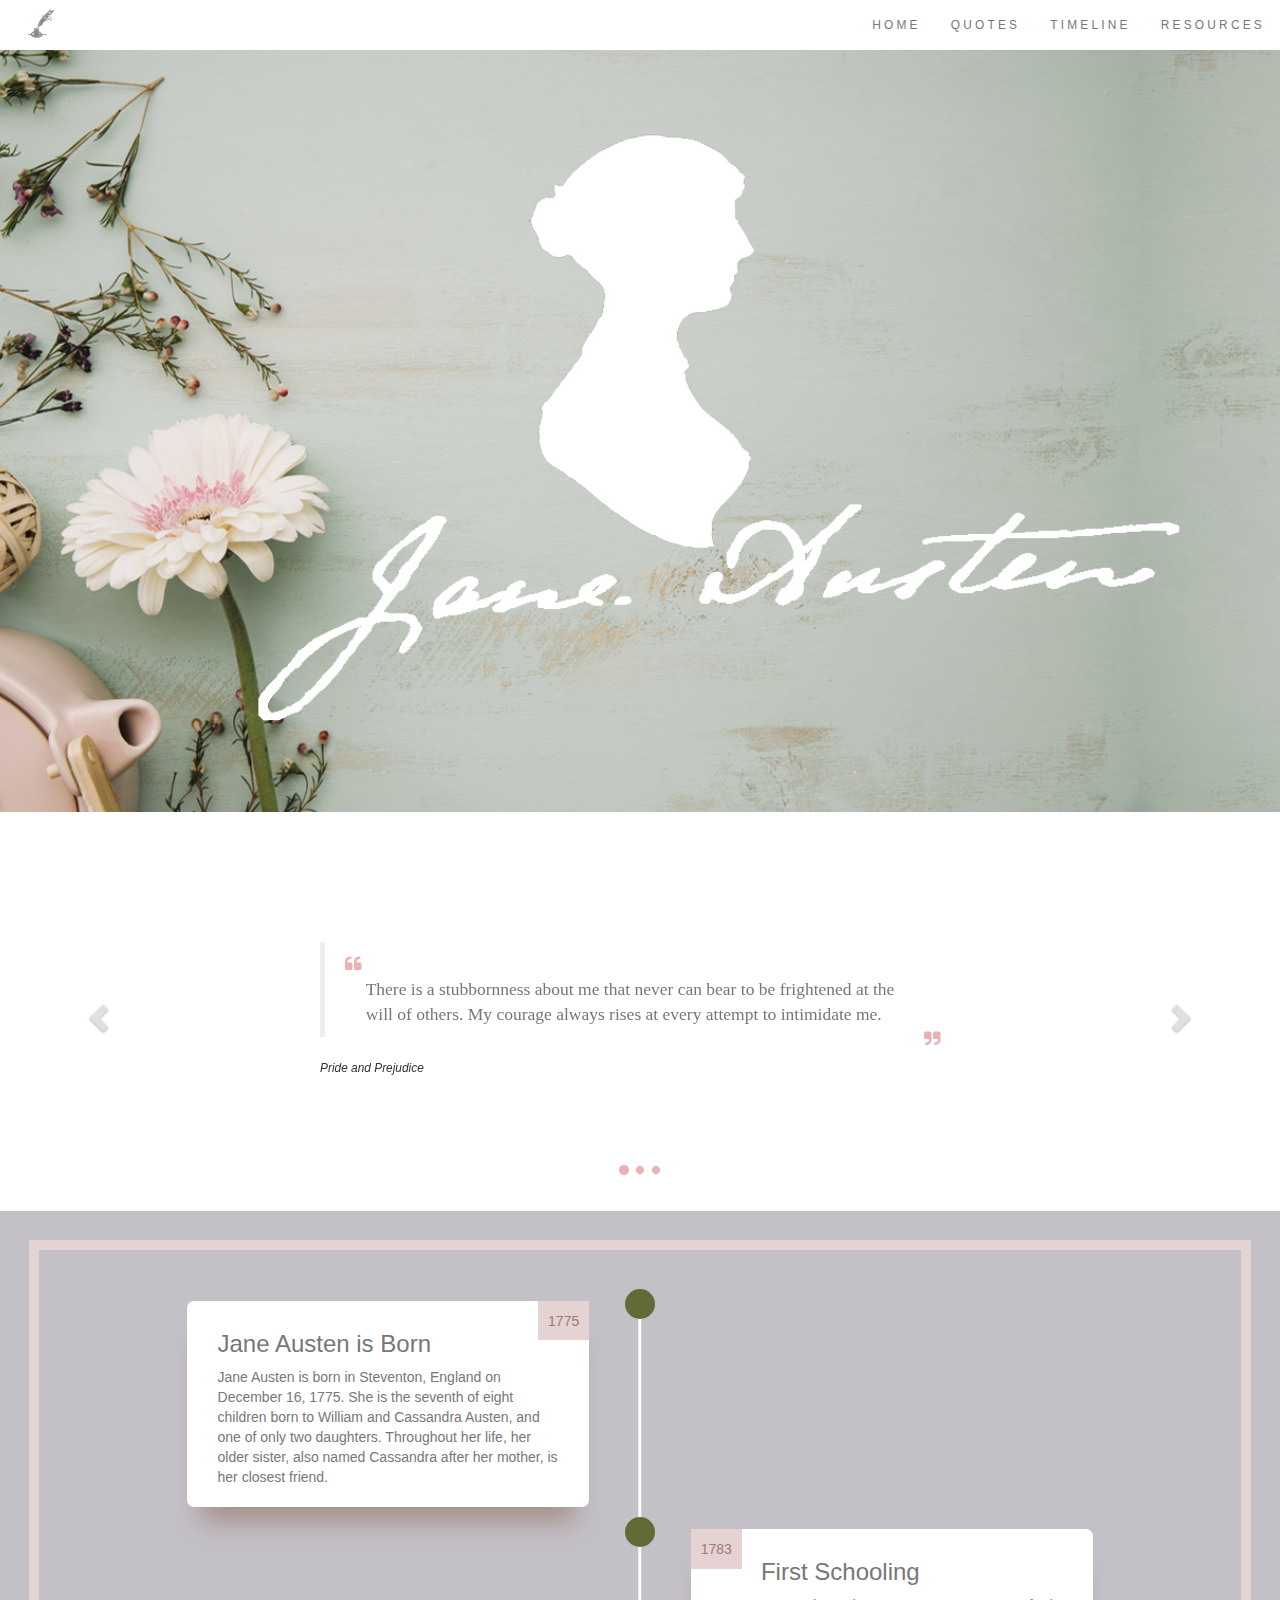
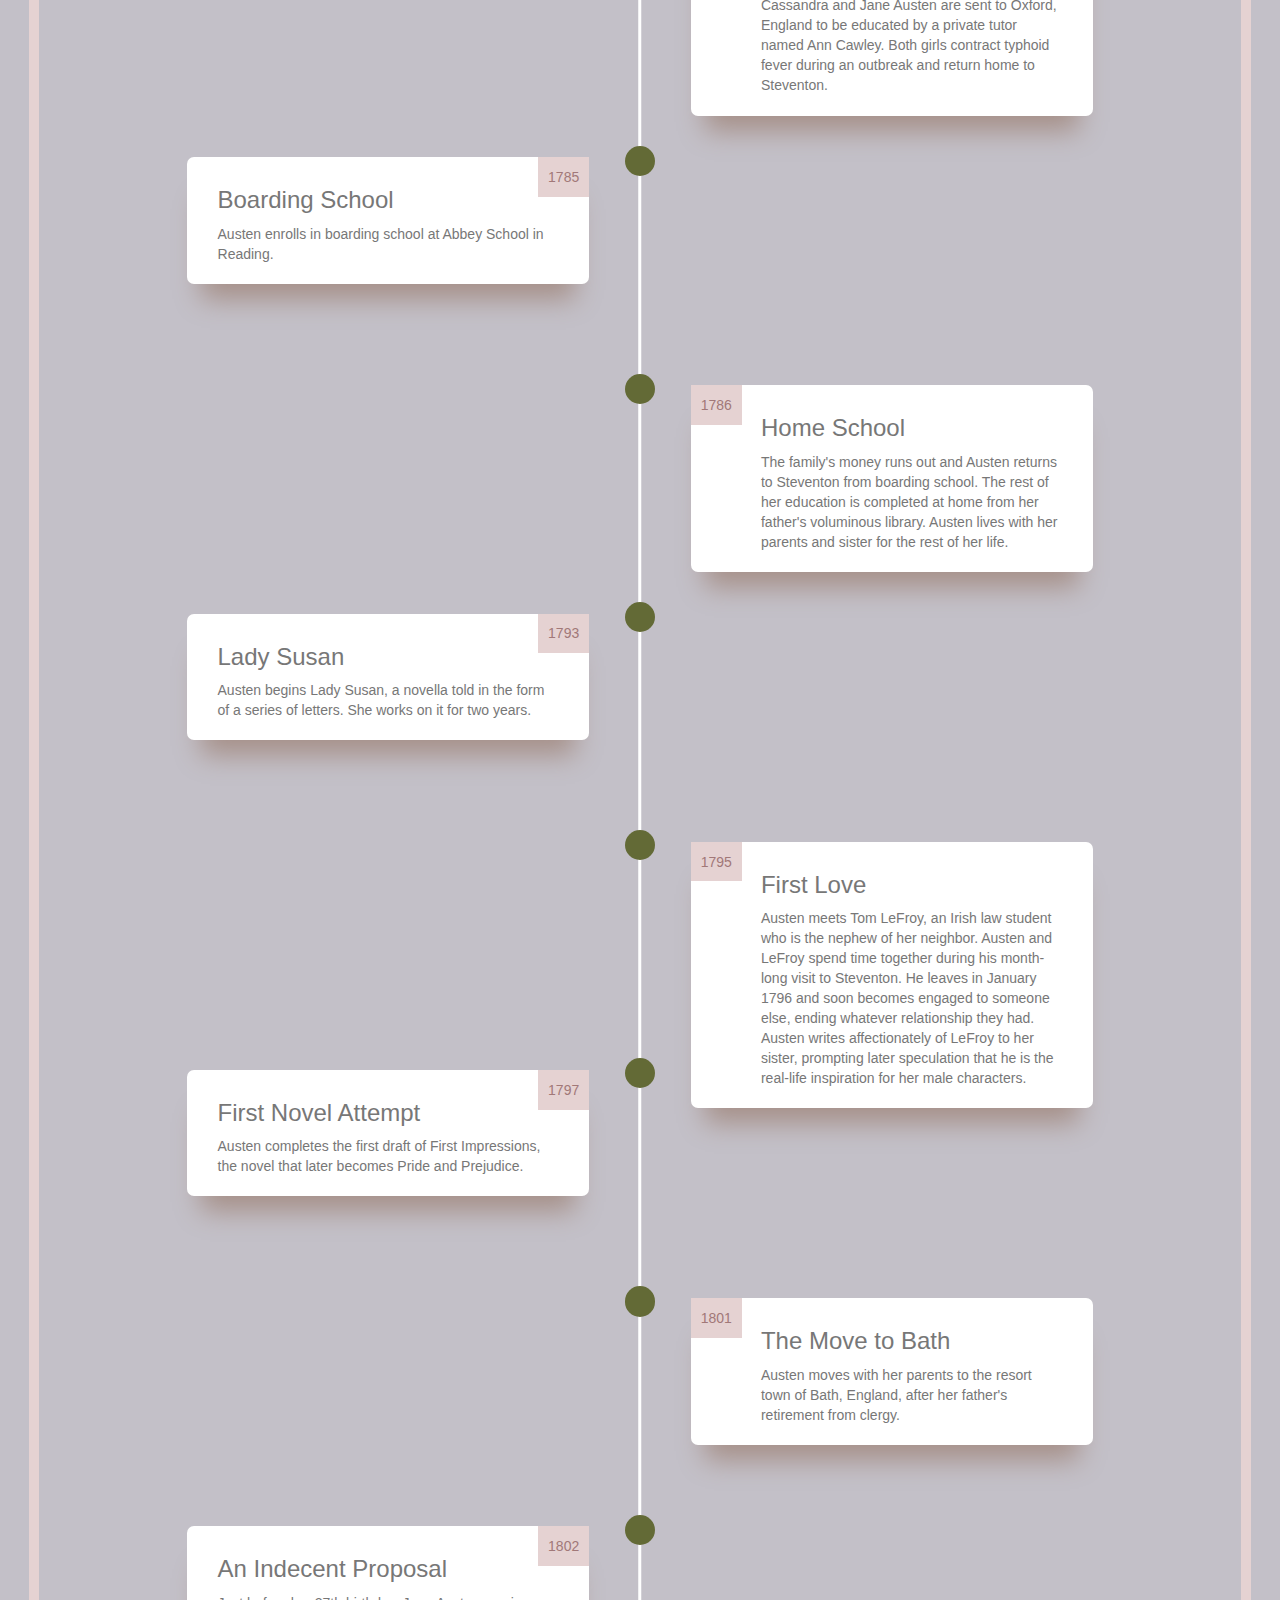
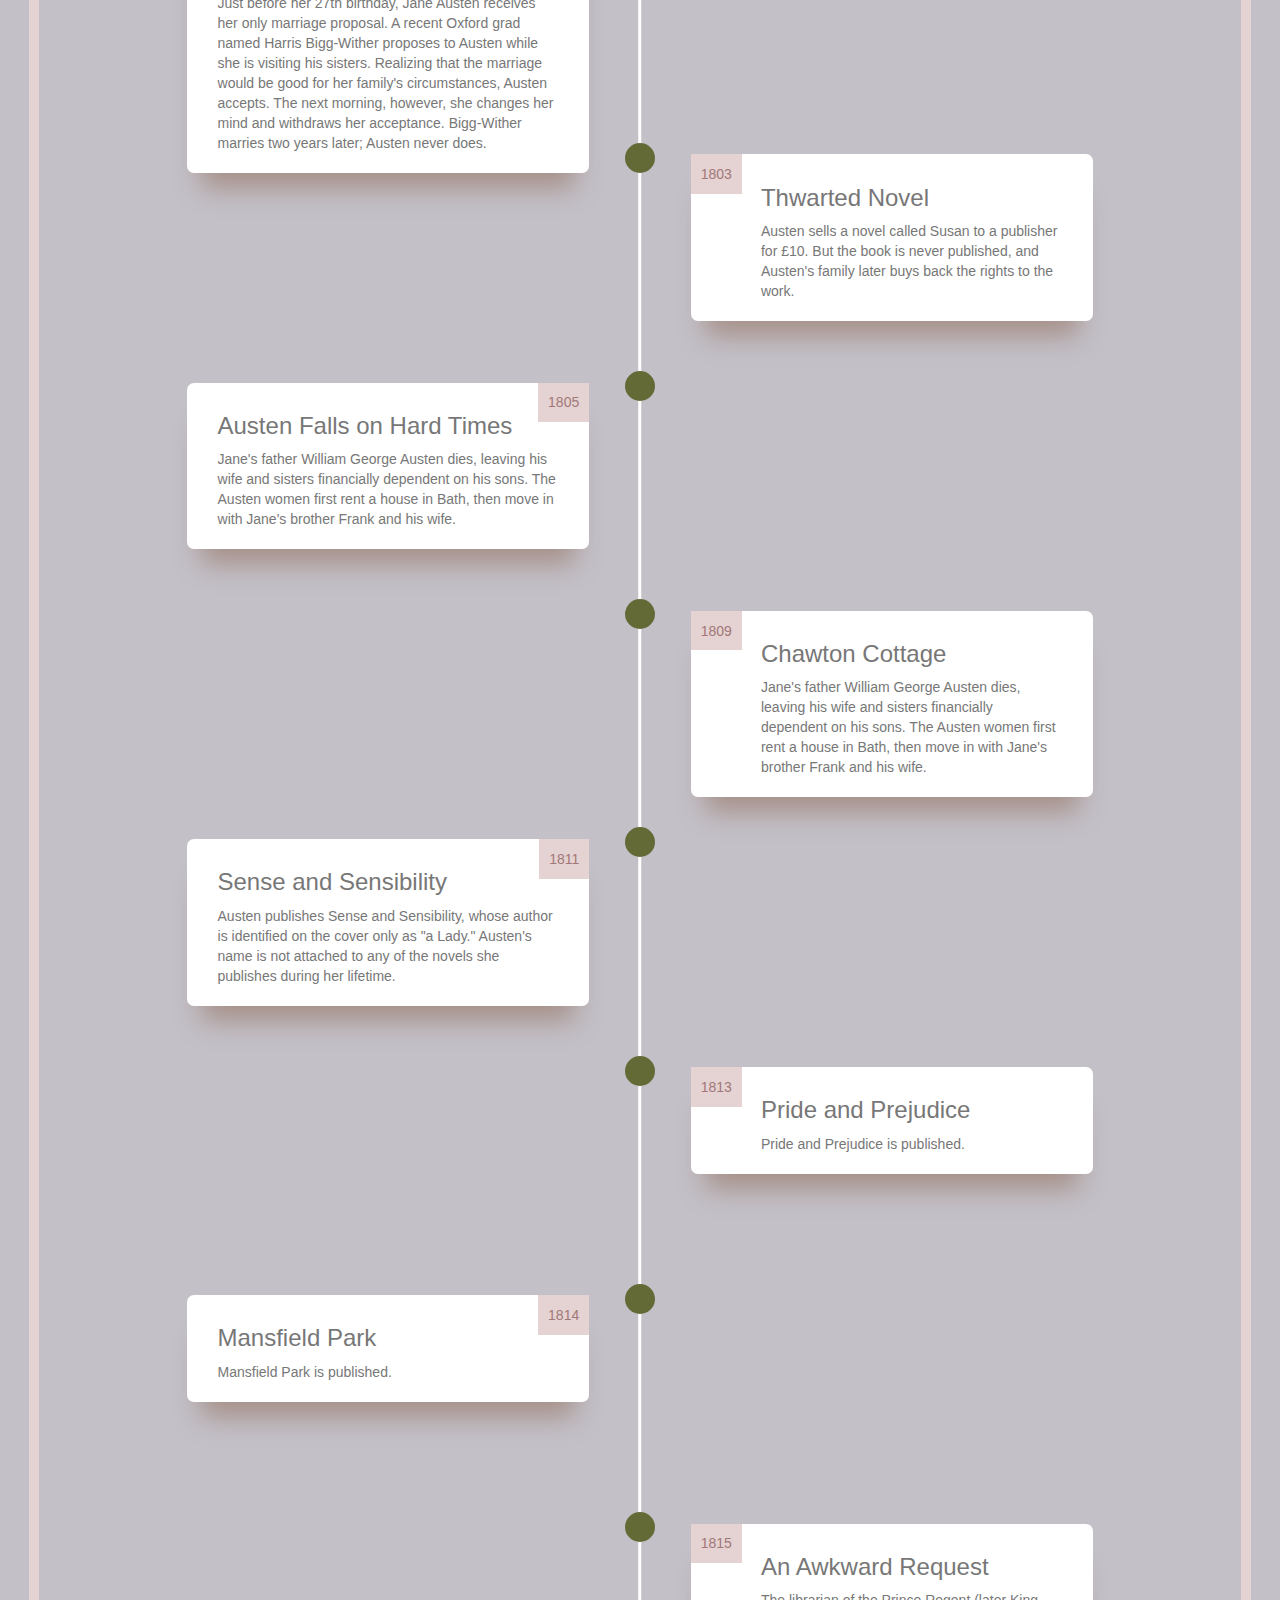
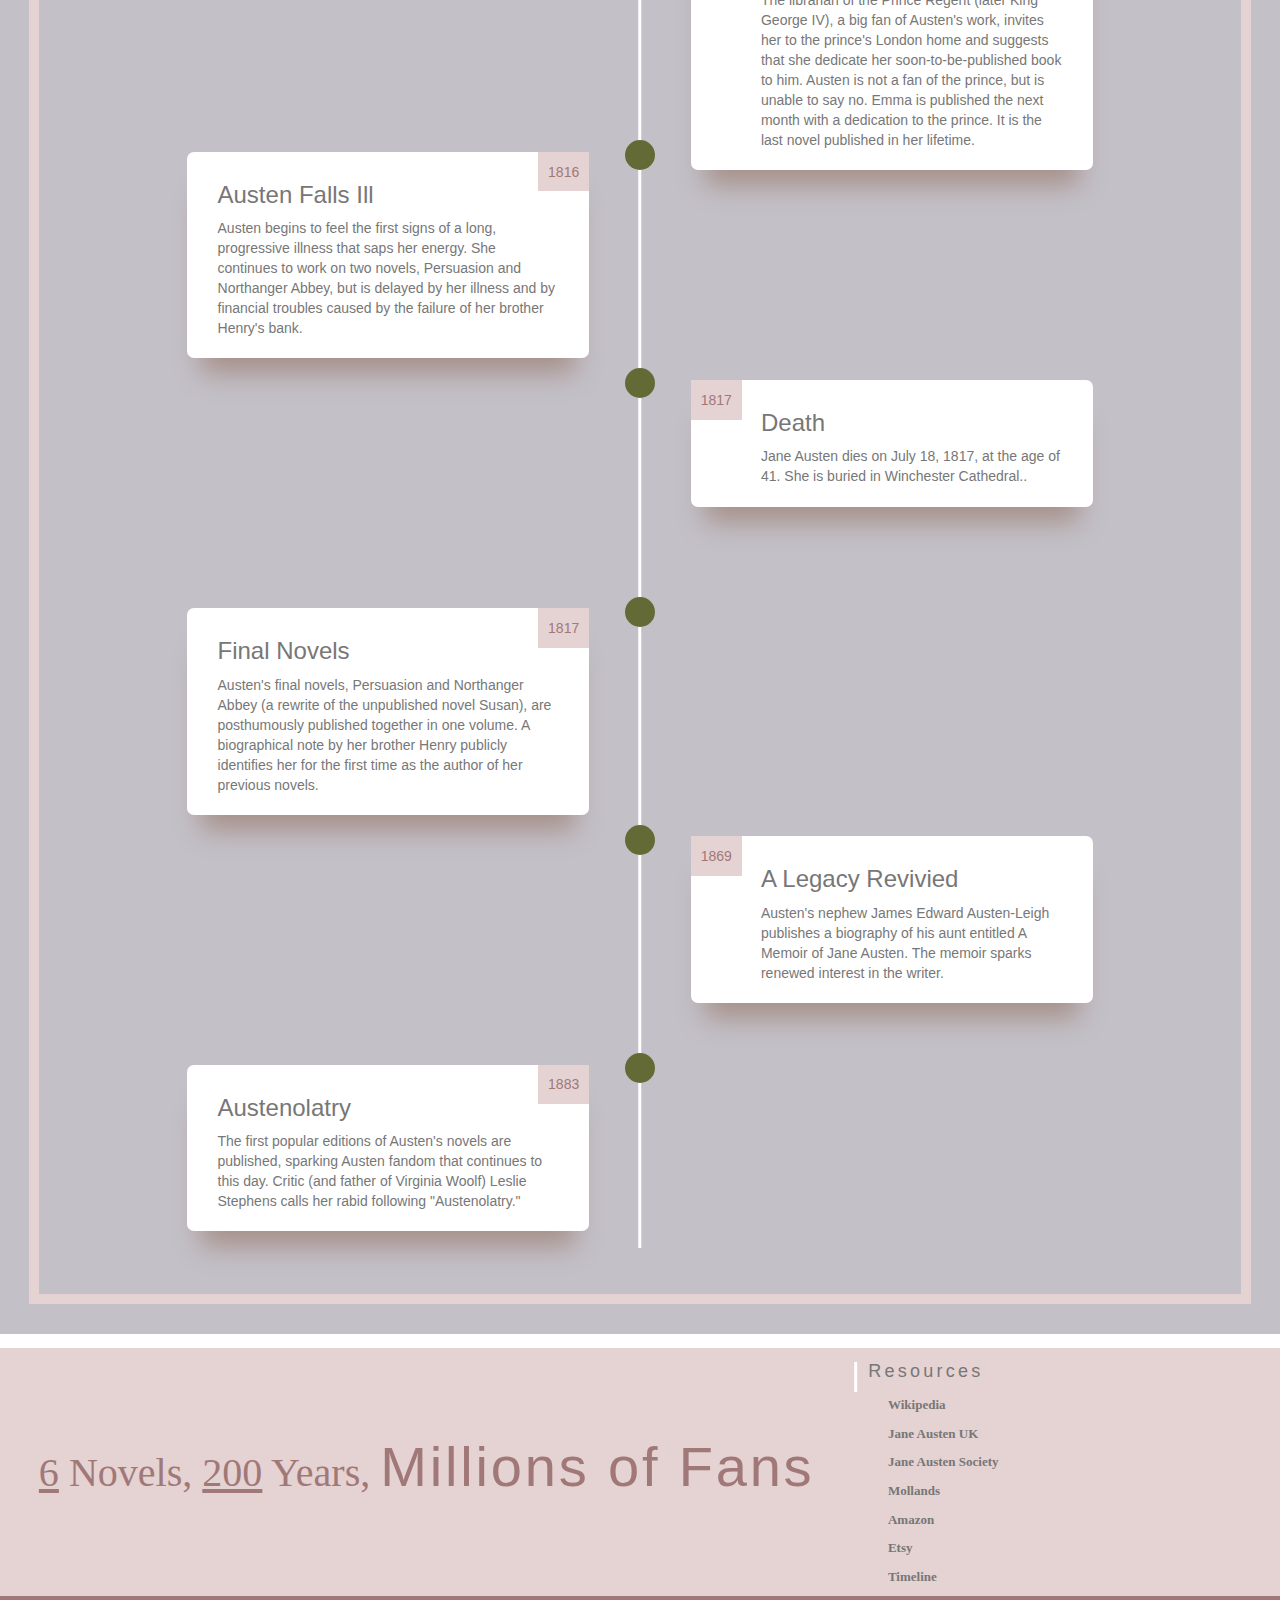
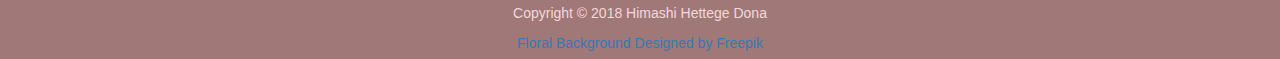
==== commit 06a9ee38: "Cleaned up code; removed unnecessary lines" ====
--- a/index.html
+++ b/index.html
@@ -306,38 +306,8 @@
         <div><a href="https://www.freepik.com/free-photo/flower-near-teapot_1722258.htm"><p>Floral Background Designed by Freepik</p></a></div>
       </div> <!-- copyright -->
 
-    <!-- <script>
-
-    // Pressing Home Button will scroll to top of page //
-      $('.navbar-brand img').click(function(){
-        $('body, html').animate({scrollTop: 0}, 700);
-      });
-
-    // Pressing Nav Bar Image will scroll to top of page //
-      $('#home-button').click(function(){
-        $('body, html').animate({scrollTop: 0}, 700);
-      });
-
-    // Pressing Quotes Button will scroll to top of page //
-      // $(function() {
-        $("#quotes-button").click(function() {
-          var position = $("#theCarousel").offset().top; //calculates how far the top of the Carousel is from the top of the page
-          $('body, html').animate({ scrollTop: position }, 700); });
-      // });
-
-      // $(function() {
-        $("#timeline-button").click(function() {
-          var position = $("#theTimeline").offset().top; //calculates how far the top of the Timeline is from the top of the page
-          $('body, html').animate({scrollTop: position}, 700); });
-      // });
-
-      // $(function() {
-        $("#resources-button").click(function() {
-          var position = $("#resources").offset().top; //calculates how far the top of the Resource Footer is from the top of the page
-          $('body, html').animate({scrollTop: position}, 700); });
-      // });
-
-    </script> -->
+    <!-- Link to JS -->
     <script src="public/scripts/scripts.js"></script>
+
   </body>
 </html>
--- a/public/styles/stylesheets/styles.css
+++ b/public/styles/stylesheets/styles.css
@@ -1,147 +1,158 @@
 @media only screen and (max-width: 400px) {
-  /* line 10, ../sass/partials/_media.scss */
+  /* line 6, ../sass/partials/_media.scss */
+  .banner {
+    height: 100vh !important;
+    background: url(../../assets/banner-image/background-phone.jpg) !important;
+  }
+
+  /* line 11, ../sass/partials/_media.scss */
   .carousel-inner {
-    width: 80% !important;
-  }
-
-  /* line 14, ../sass/partials/_media.scss */
+    width: 70% !important;
+  }
+
+  /* line 15, ../sass/partials/_media.scss */
   .item {
     height: 15em !important;
   }
 
-  /* line 18, ../sass/partials/_media.scss */
+  /* line 19, ../sass/partials/_media.scss */
+  .item p {
+    font-size: 0.85em;
+  }
+
+  /* line 23, ../sass/partials/_media.scss */
   .timeline-border {
     border: 0em !important;
   }
 
-  /* line 22, ../sass/partials/_media.scss */
+  /* line 27, ../sass/partials/_media.scss */
   .timeline-block {
     height: 19em !important;
     /* Height is very important! */
     margin-bottom: 0em !important;
   }
 
-  /* line 27, ../sass/partials/_media.scss */
+  /* line 32, ../sass/partials/_media.scss */
   .timeline-block:nth-child(2n) {
     height: 16em !important;
     /* Height is very important! */
     margin-bottom: 0em !important;
   }
 
-  /* line 32, ../sass/partials/_media.scss */
+  /* line 37, ../sass/partials/_media.scss */
   .timeline-block:nth-child(3n) {
     height: 11.5em !important;
     /* Height is very important! */
     margin-bottom: 0em !important;
   }
 
-  /* line 37, ../sass/partials/_media.scss */
+  /* line 42, ../sass/partials/_media.scss */
   .timeline-block:nth-child(4n) {
     margin-bottom: 1.5em !important;
   }
 
-  /* line 41, ../sass/partials/_media.scss */
+  /* line 46, ../sass/partials/_media.scss */
   .timeline-block:nth-child(5n) {
     height: 13em !important;
     /* Height is very important! */
     margin-bottom: 0em !important;
   }
 
-  /* line 46, ../sass/partials/_media.scss */
+  /* line 51, ../sass/partials/_media.scss */
   .timeline-block:nth-child(6n) {
     height: 24em !important;
     /* Height is very important! */
     margin-bottom: 0em !important;
   }
 
-  /* line 51, ../sass/partials/_media.scss */
+  /* line 56, ../sass/partials/_media.scss */
   .timeline-block:nth-child(7n) {
     height: 13em !important;
     /* Height is very important! */
     margin-bottom: 0em !important;
   }
 
-  /* line 56, ../sass/partials/_media.scss */
+  /* line 61, ../sass/partials/_media.scss */
   .timeline-block:nth-child(8n) {
     height: 13em !important;
     /* Height is very important! */
     margin-bottom: 0em !important;
   }
 
-  /* line 61, ../sass/partials/_media.scss */
+  /* line 66, ../sass/partials/_media.scss */
   .timeline-block:nth-child(9n) {
     height: 24em !important;
     /* Height is very important! */
     margin-bottom: 0em !important;
   }
 
-  /* line 66, ../sass/partials/_media.scss */
+  /* line 71, ../sass/partials/_media.scss */
   .timeline-block:nth-child(10n) {
     height: 13em !important;
     /* Height is very important! */
     margin-bottom: 1em !important;
   }
 
-  /* line 71, ../sass/partials/_media.scss */
+  /* line 76, ../sass/partials/_media.scss */
   .timeline-block:nth-child(12n) {
     height: 16em !important;
     /* Height is very important! */
     margin-bottom: 1.5em !important;
   }
 
-  /* line 76, ../sass/partials/_media.scss */
+  /* line 81, ../sass/partials/_media.scss */
   .timeline-block:nth-child(13n) {
     height: 14.5em !important;
     /* Height is very important! */
     margin-bottom: 1em !important;
   }
 
-  /* line 81, ../sass/partials/_media.scss */
+  /* line 86, ../sass/partials/_media.scss */
   .timeline-block:nth-child(14n) {
     height: 10em !important;
     /* Height is very important! */
     margin-bottom: 0em !important;
   }
 
-  /* line 86, ../sass/partials/_media.scss */
+  /* line 91, ../sass/partials/_media.scss */
   .timeline-block:nth-child(15n) {
     height: 10em !important;
     /* Height is very important! */
     margin-bottom: 0em !important;
   }
 
-  /* line 91, ../sass/partials/_media.scss */
+  /* line 96, ../sass/partials/_media.scss */
   .timeline-block:nth-child(16n) {
     height: 22em !important;
     /* Height is very important! */
     margin-bottom: 1.4em !important;
   }
 
-  /* line 96, ../sass/partials/_media.scss */
+  /* line 101, ../sass/partials/_media.scss */
   .timeline-block:nth-child(18n) {
     height: 13em !important;
     /* Height is very important! */
     margin-bottom: 0em !important;
   }
 
-  /* line 101, ../sass/partials/_media.scss */
+  /* line 106, ../sass/partials/_media.scss */
   .timeline-block:nth-child(19n) {
     margin-bottom: 1em !important;
   }
 
-  /* line 105, ../sass/partials/_media.scss */
+  /* line 110, ../sass/partials/_media.scss */
   .timeline-block:nth-child(20n) {
     margin-bottom: 2.9em !important;
   }
 
-  /* line 110, ../sass/partials/_media.scss */
+  /* line 115, ../sass/partials/_media.scss */
   .timeline-container::before {
     /* this is the vertical line */
     left: 0 !important;
   }
 
   /* these are the points on the line */
-  /* line 116, ../sass/partials/_media.scss */
+  /* line 121, ../sass/partials/_media.scss */
   .timeline-circle {
     width: 1.8em !important;
     height: 1.8em !important;
@@ -149,37 +160,186 @@
     margin-left: -0.95em !important;
   }
 
-  /* line 123, ../sass/partials/_media.scss */
+  /* line 128, ../sass/partials/_media.scss */
   .timeline-content {
     margin-left: 2em !important;
     width: 21.5em !important;
   }
 
-  /* line 128, ../sass/partials/_media.scss */
+  /* line 133, ../sass/partials/_media.scss */
   .timeline-block:nth-child(even) .date {
     left: auto !important;
     right: 0 !important;
   }
 
-  /* line 133, ../sass/partials/_media.scss */
+  /* line 138, ../sass/partials/_media.scss */
   .timeline-block:nth-child(even) .timeline-content {
     padding: 0.72em 2.214em !important;
     float: none !important;
   }
 
-  /* line 138, ../sass/partials/_media.scss */
+  /* line 143, ../sass/partials/_media.scss */
   .tag-line {
     font-size: 0.5em;
   }
 
-  /* line 142, ../sass/partials/_media.scss */
+  /* line 147, ../sass/partials/_media.scss */
   .resource-title {
     font-size: 1.9em;
   }
 
-  /* line 146, ../sass/partials/_media.scss */
+  /* line 151, ../sass/partials/_media.scss */
   .resources-list {
     font-size: 2em;
+  }
+}
+@media only screen and (min-width: 400px) and (max-width: 768px) {
+  /* line 159, ../sass/partials/_media.scss */
+  .banner {
+    height: 100vh !important;
+    background: url(../../assets/banner-image/background-tablet.jpg) !important;
+    background-repeat: no-repeat;
+    background-position: center;
+    background-size: cover;
+  }
+
+  /* line 167, ../sass/partials/_media.scss */
+  .timeline-block {
+    height: 19em !important;
+    /* Height is very important! */
+    margin-bottom: 0em !important;
+  }
+
+  /* line 172, ../sass/partials/_media.scss */
+  .timeline-block:nth-child(2n) {
+    height: 16em !important;
+    /* Height is very important! */
+    margin-bottom: 0em !important;
+  }
+
+  /* line 177, ../sass/partials/_media.scss */
+  .timeline-block:nth-child(3n) {
+    height: 11.5em !important;
+    /* Height is very important! */
+    margin-bottom: 0em !important;
+  }
+
+  /* line 182, ../sass/partials/_media.scss */
+  .timeline-block:nth-child(4n) {
+    margin-bottom: 1.5em !important;
+  }
+
+  /* line 186, ../sass/partials/_media.scss */
+  .timeline-block:nth-child(5n) {
+    height: 13em !important;
+    /* Height is very important! */
+    margin-bottom: 0em !important;
+  }
+
+  /* line 191, ../sass/partials/_media.scss */
+  .timeline-block:nth-child(6n) {
+    height: 24em !important;
+    /* Height is very important! */
+    margin-bottom: 0em !important;
+  }
+
+  /* line 196, ../sass/partials/_media.scss */
+  .timeline-block:nth-child(7n) {
+    height: 13em !important;
+    /* Height is very important! */
+    margin-bottom: 0em !important;
+  }
+
+  /* line 201, ../sass/partials/_media.scss */
+  .timeline-block:nth-child(8n) {
+    height: 13em !important;
+    /* Height is very important! */
+    margin-bottom: 0em !important;
+  }
+
+  /* line 206, ../sass/partials/_media.scss */
+  .timeline-block:nth-child(9n) {
+    height: 24em !important;
+    /* Height is very important! */
+    margin-bottom: 0em !important;
+  }
+
+  /* line 211, ../sass/partials/_media.scss */
+  .timeline-block:nth-child(10n) {
+    height: 13em !important;
+    /* Height is very important! */
+    margin-bottom: 1em !important;
+  }
+
+  /* line 216, ../sass/partials/_media.scss */
+  .timeline-block:nth-child(12n) {
+    height: 16em !important;
+    /* Height is very important! */
+    margin-bottom: 1.5em !important;
+  }
+
+  /* line 221, ../sass/partials/_media.scss */
+  .timeline-block:nth-child(13n) {
+    height: 14.5em !important;
+    /* Height is very important! */
+    margin-bottom: 1em !important;
+  }
+
+  /* line 226, ../sass/partials/_media.scss */
+  .timeline-block:nth-child(14n) {
+    height: 10em !important;
+    /* Height is very important! */
+    margin-bottom: 0em !important;
+  }
+
+  /* line 231, ../sass/partials/_media.scss */
+  .timeline-block:nth-child(15n) {
+    height: 10em !important;
+    /* Height is very important! */
+    margin-bottom: 0em !important;
+  }
+
+  /* line 236, ../sass/partials/_media.scss */
+  .timeline-block:nth-child(16n) {
+    height: 22em !important;
+    /* Height is very important! */
+    margin-bottom: 1.4em !important;
+  }
+
+  /* line 241, ../sass/partials/_media.scss */
+  .timeline-block:nth-child(18n) {
+    height: 13em !important;
+    /* Height is very important! */
+    margin-bottom: 0em !important;
+  }
+
+  /* line 246, ../sass/partials/_media.scss */
+  .timeline-block:nth-child(19n) {
+    margin-bottom: 1em !important;
+  }
+
+  /* line 250, ../sass/partials/_media.scss */
+  .timeline-block:nth-child(20n) {
+    margin-bottom: 2.9em !important;
+  }
+
+  /* line 254, ../sass/partials/_media.scss */
+  .timeline-block:last-child {
+    height: 14em !important;
+    /* Height is very important! */
+    margin-bottom: 1.3em !important;
+  }
+
+  /* line 261, ../sass/partials/_media.scss */
+  .timeline-content {
+    margin-left: 1em !important;
+    width: 21.5em !important;
+  }
+
+  /* line 266, ../sass/partials/_media.scss */
+  .timeline-block:nth-child(even) .timeline-content {
+    padding-left: 3.9em !important;
+    margin-right: 1em !important;
   }
 }
 /* line 6, ../sass/styles.scss */
@@ -232,42 +392,46 @@
   width: 50%;
 }
 /* line 55, ../sass/styles.scss */
+.carousel .item {
+  height: 10em;
+}
+/* line 60, ../sass/styles.scss */
 .carousel .item p {
   padding-left: 1.18em;
   padding-right: 1.18em;
   font-family: serif;
   color: #777;
 }
-/* line 62, ../sass/styles.scss */
+/* line 67, ../sass/styles.scss */
 .carousel blockquote:before, .carousel blockquote:after {
   content: '\f10d';
   font-family: 'FontAwesome';
   color: #ebb1b2;
 }
-/* line 68, ../sass/styles.scss */
+/* line 73, ../sass/styles.scss */
 .carousel blockquote:after {
   content: '\f10e';
   float: right;
 }
-/* line 73, ../sass/styles.scss */
+/* line 78, ../sass/styles.scss */
 .carousel .carousel-control.left {
   background-image: none !important;
 }
-/* line 77, ../sass/styles.scss */
+/* line 82, ../sass/styles.scss */
 .carousel .carousel-control.right {
   background-image: none !important;
 }
-/* line 82, ../sass/styles.scss */
+/* line 87, ../sass/styles.scss */
 .carousel .glyphicon {
   color: #c3c0c8 !important;
 }
-/* line 87, ../sass/styles.scss */
+/* line 92, ../sass/styles.scss */
 .carousel .carousel-indicators li {
   background-color: #ebb1b2 !important;
 }
 
 /*<---------------------------------------------------------Timeline------------------------------------------------------------------------>*/
-/* line 94, ../sass/styles.scss */
+/* line 99, ../sass/styles.scss */
 .timeline-section {
   background-color: #C3C0C8;
   padding: 2.1em;
@@ -275,11 +439,11 @@
   font-family: gillsans, sans-serif;
   color: #777;
 }
-/* line 100, ../sass/styles.scss */
+/* line 105, ../sass/styles.scss */
 .timeline-section .timeline-border {
   border: 0.75em solid #e5d2d2;
 }
-/* line 104, ../sass/styles.scss */
+/* line 109, ../sass/styles.scss */
 .timeline-section .timeline-container {
   position: relative;
   max-width: 73.1em;
@@ -287,7 +451,7 @@
   padding: 3.6em 0;
   /* this is the vertical line */
 }
-/* line 111, ../sass/styles.scss */
+/* line 116, ../sass/styles.scss */
 .timeline-section .timeline-container::before {
   content: '';
   width: 0.25em;
@@ -297,7 +461,7 @@
   transform: translateX(-50%);
   background: #ffffff;
 }
-/* line 121, ../sass/styles.scss */
+/* line 126, ../sass/styles.scss */
 .timeline-section .timeline-container .timeline-block {
   width: 100%;
   height: 12.8em;
@@ -306,11 +470,11 @@
   /* removes margin from last timeline item so timeline equidistant from top and bottom */
   /* these are the points on the line */
 }
-/* line 127, ../sass/styles.scss */
+/* line 132, ../sass/styles.scss */
 .timeline-section .timeline-container .timeline-block:last-child {
   margin-bottom: 0;
 }
-/* line 132, ../sass/styles.scss */
+/* line 137, ../sass/styles.scss */
 .timeline-section .timeline-container .timeline-block .timeline-circle {
   width: 2.145em;
   height: 2.145em;
@@ -321,7 +485,7 @@
   margin-left: -1.1em;
   background-color: #636a36;
 }
-/* line 143, ../sass/styles.scss */
+/* line 148, ../sass/styles.scss */
 .timeline-section .timeline-container .timeline-block .timeline-content {
   position: relative;
   padding: 0.72em 2.214em;
@@ -332,7 +496,7 @@
   margin-right: 4.16em;
   width: 28.75em;
 }
-/* line 153, ../sass/styles.scss */
+/* line 158, ../sass/styles.scss */
 .timeline-section .timeline-container .timeline-block .timeline-content .date {
   background: #e5d2d2;
   display: inline-block;
@@ -345,50 +509,50 @@
   font-family: "Titillium Web", sans-serif;
   font-weight: 500;
 }
-/* line 168, ../sass/styles.scss */
+/* line 173, ../sass/styles.scss */
 .timeline-section .timeline-container .timeline-block:nth-child(even) .date {
   right: auto;
   left: 0;
 }
-/* line 173, ../sass/styles.scss */
+/* line 178, ../sass/styles.scss */
 .timeline-section .timeline-container .timeline-block:nth-child(even) .timeline-content {
   padding-left: 5em;
   float: right;
 }
 
 /*<---------------------------------------------------------Footer------------------------------------------------------------------------>*/
-/* line 182, ../sass/styles.scss */
+/* line 187, ../sass/styles.scss */
 .white-space {
   height: 1em;
   background-color: #ffffff;
 }
 
-/* line 187, ../sass/styles.scss */
+/* line 192, ../sass/styles.scss */
 footer {
   background-color: #e5d2d2;
 }
-/* line 190, ../sass/styles.scss */
+/* line 195, ../sass/styles.scss */
 footer .tag-line {
   display: flex;
   align-items: center;
 }
-/* line 194, ../sass/styles.scss */
+/* line 199, ../sass/styles.scss */
 footer .tag-line p {
   font-family: garamond, serif;
   font-size: 2.86em;
   color: #a17878;
 }
-/* line 199, ../sass/styles.scss */
+/* line 204, ../sass/styles.scss */
 footer .tag-line p .tag-line-number {
   text-decoration: underline;
 }
-/* line 203, ../sass/styles.scss */
+/* line 208, ../sass/styles.scss */
 footer .tag-line p .emphasized {
   font-family: freebooter script, gillsans, sans-serif;
   font-size: 1.4em;
   letter-spacing: 0.05em;
 }
-/* line 211, ../sass/styles.scss */
+/* line 216, ../sass/styles.scss */
 footer .resource-title {
   text-align: left;
   padding: 0.25em 0 0.25em 0;
@@ -397,7 +561,7 @@
   font-weight: 500;
   letter-spacing: 0.18em;
 }
-/* line 219, ../sass/styles.scss */
+/* line 224, ../sass/styles.scss */
 footer .resource-title::before {
   content: '';
   width: 0.13em;
@@ -407,20 +571,20 @@
   transform: translateX(50%);
   background: #ffffff;
 }
-/* line 230, ../sass/styles.scss */
+/* line 235, ../sass/styles.scss */
 footer .resources-list {
   list-style: none;
   text-align: left;
   padding-left: 1.4em;
 }
-/* line 235, ../sass/styles.scss */
+/* line 240, ../sass/styles.scss */
 footer .resources-list p {
   font-size: 0.93em;
   color: #777;
   font-weight: 600;
 }
 
-/* line 243, ../sass/styles.scss */
+/* line 248, ../sass/styles.scss */
 .copyright {
   height: 4.5em;
   padding: 0.5em;
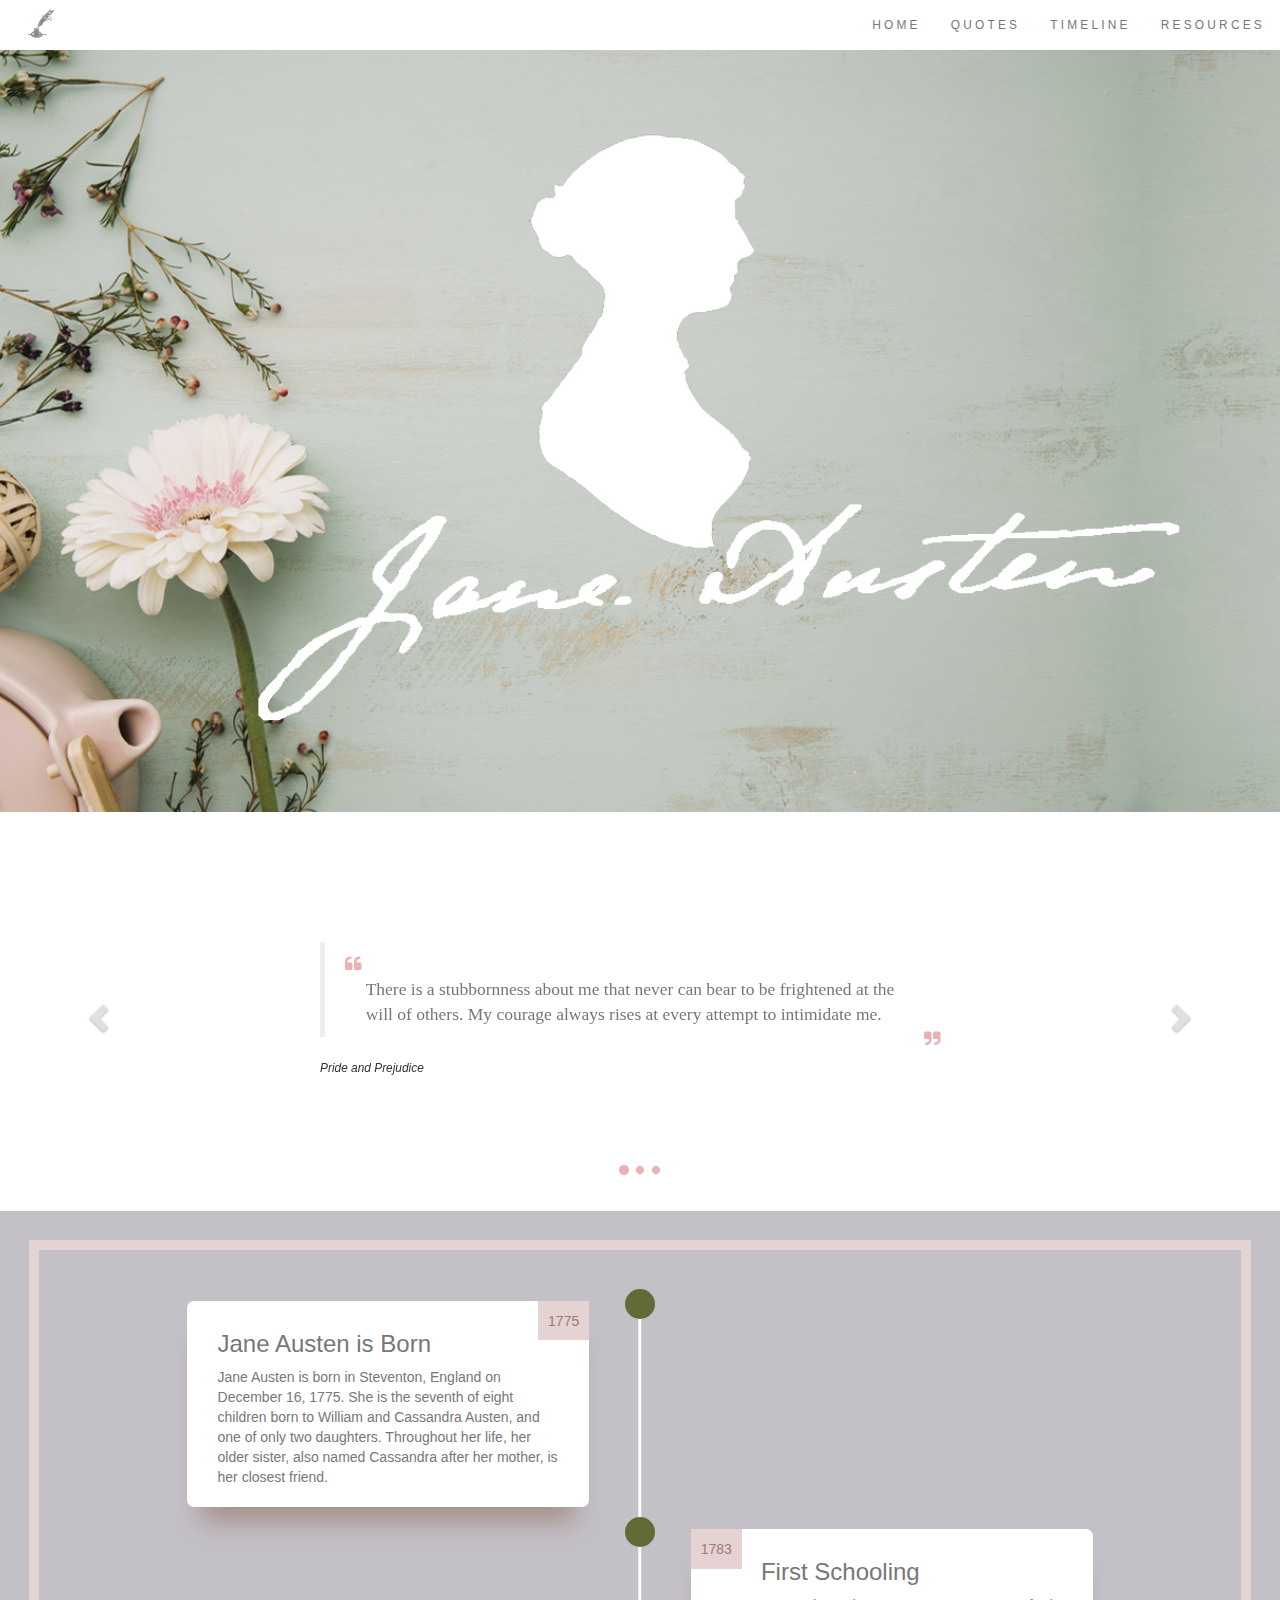
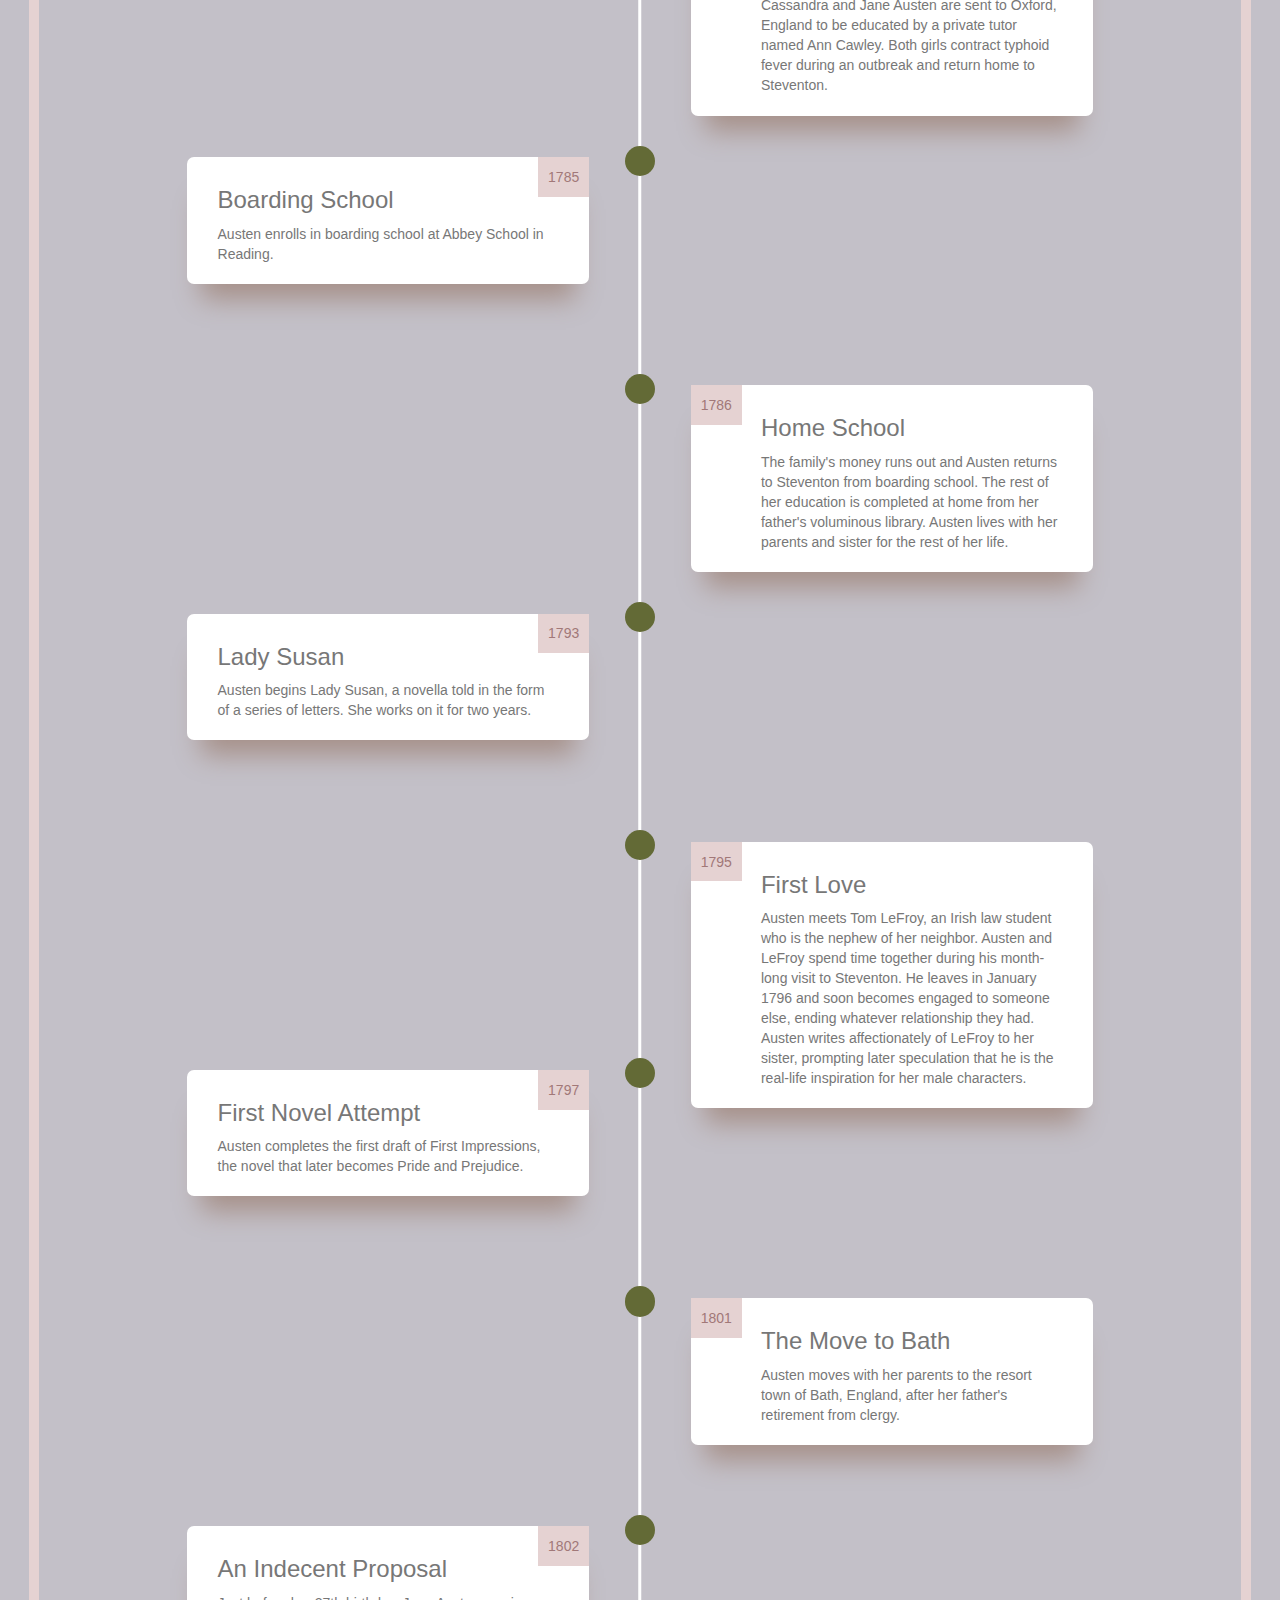
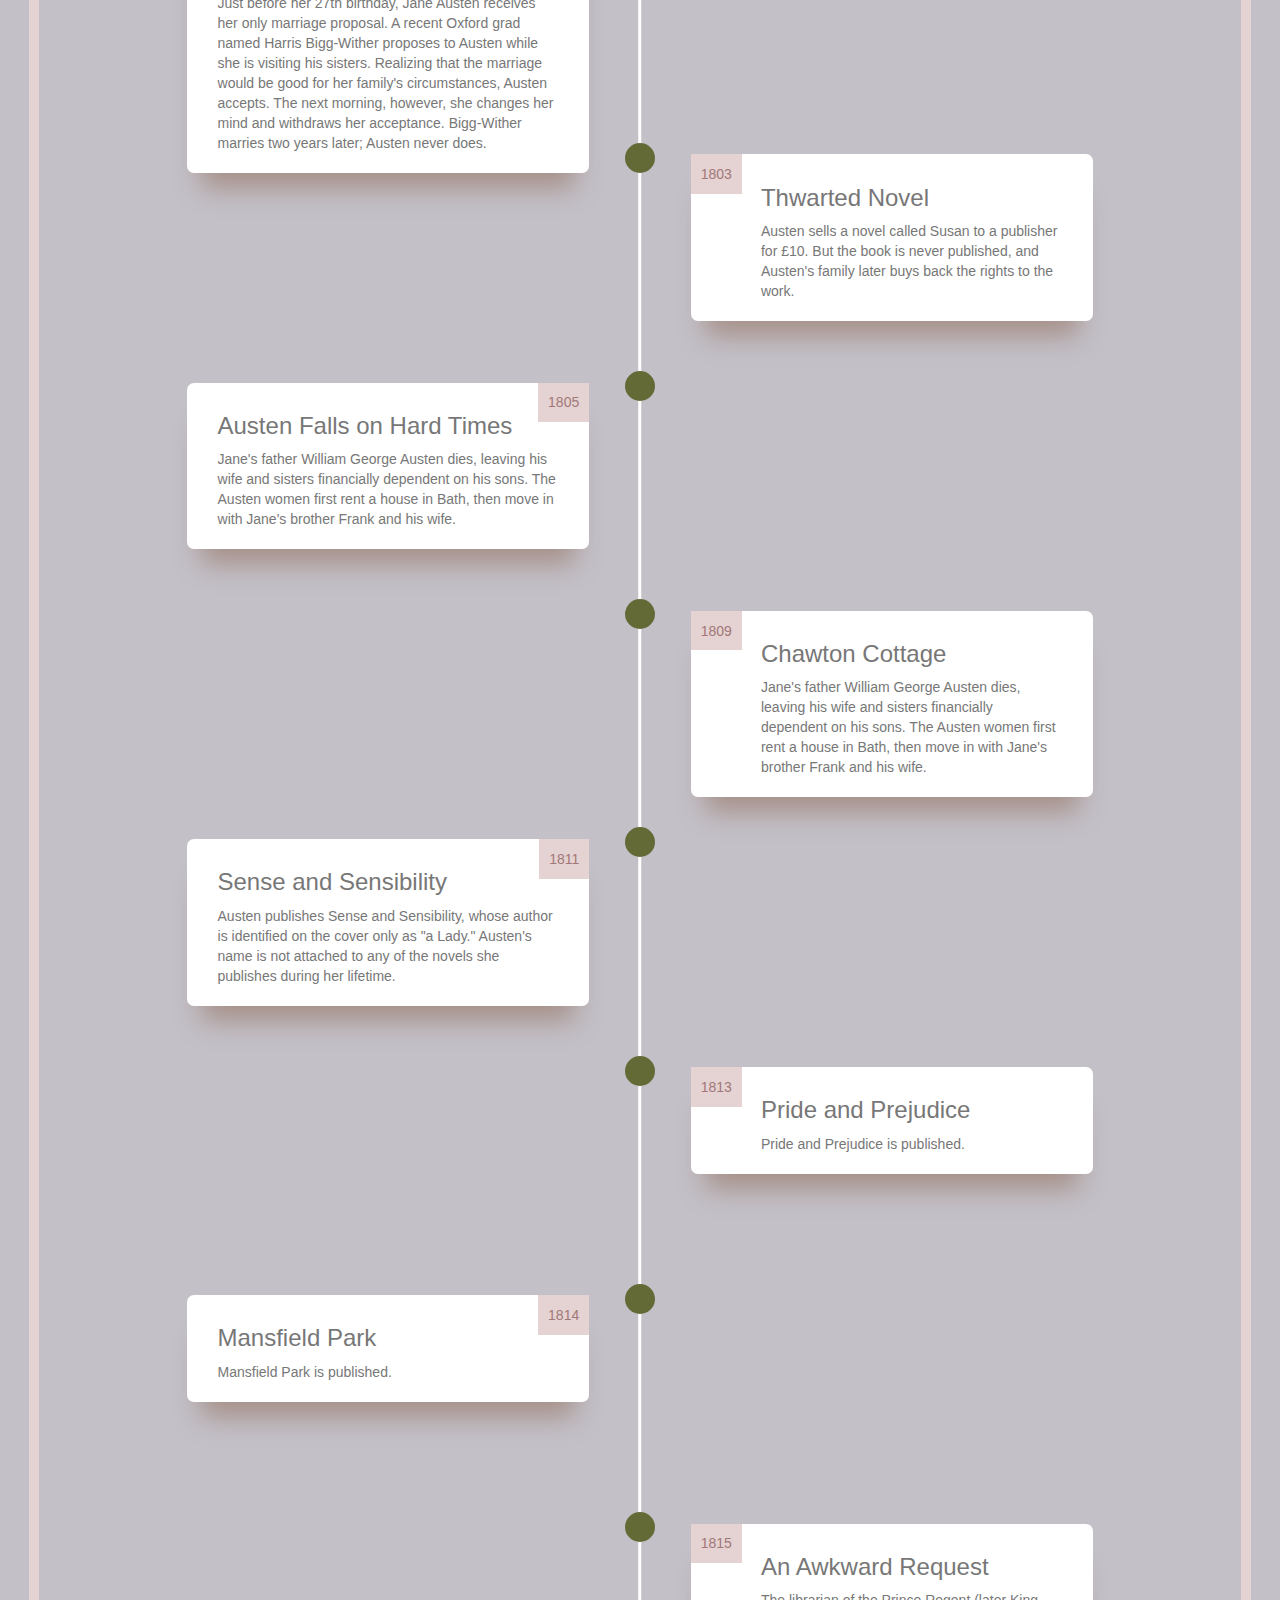
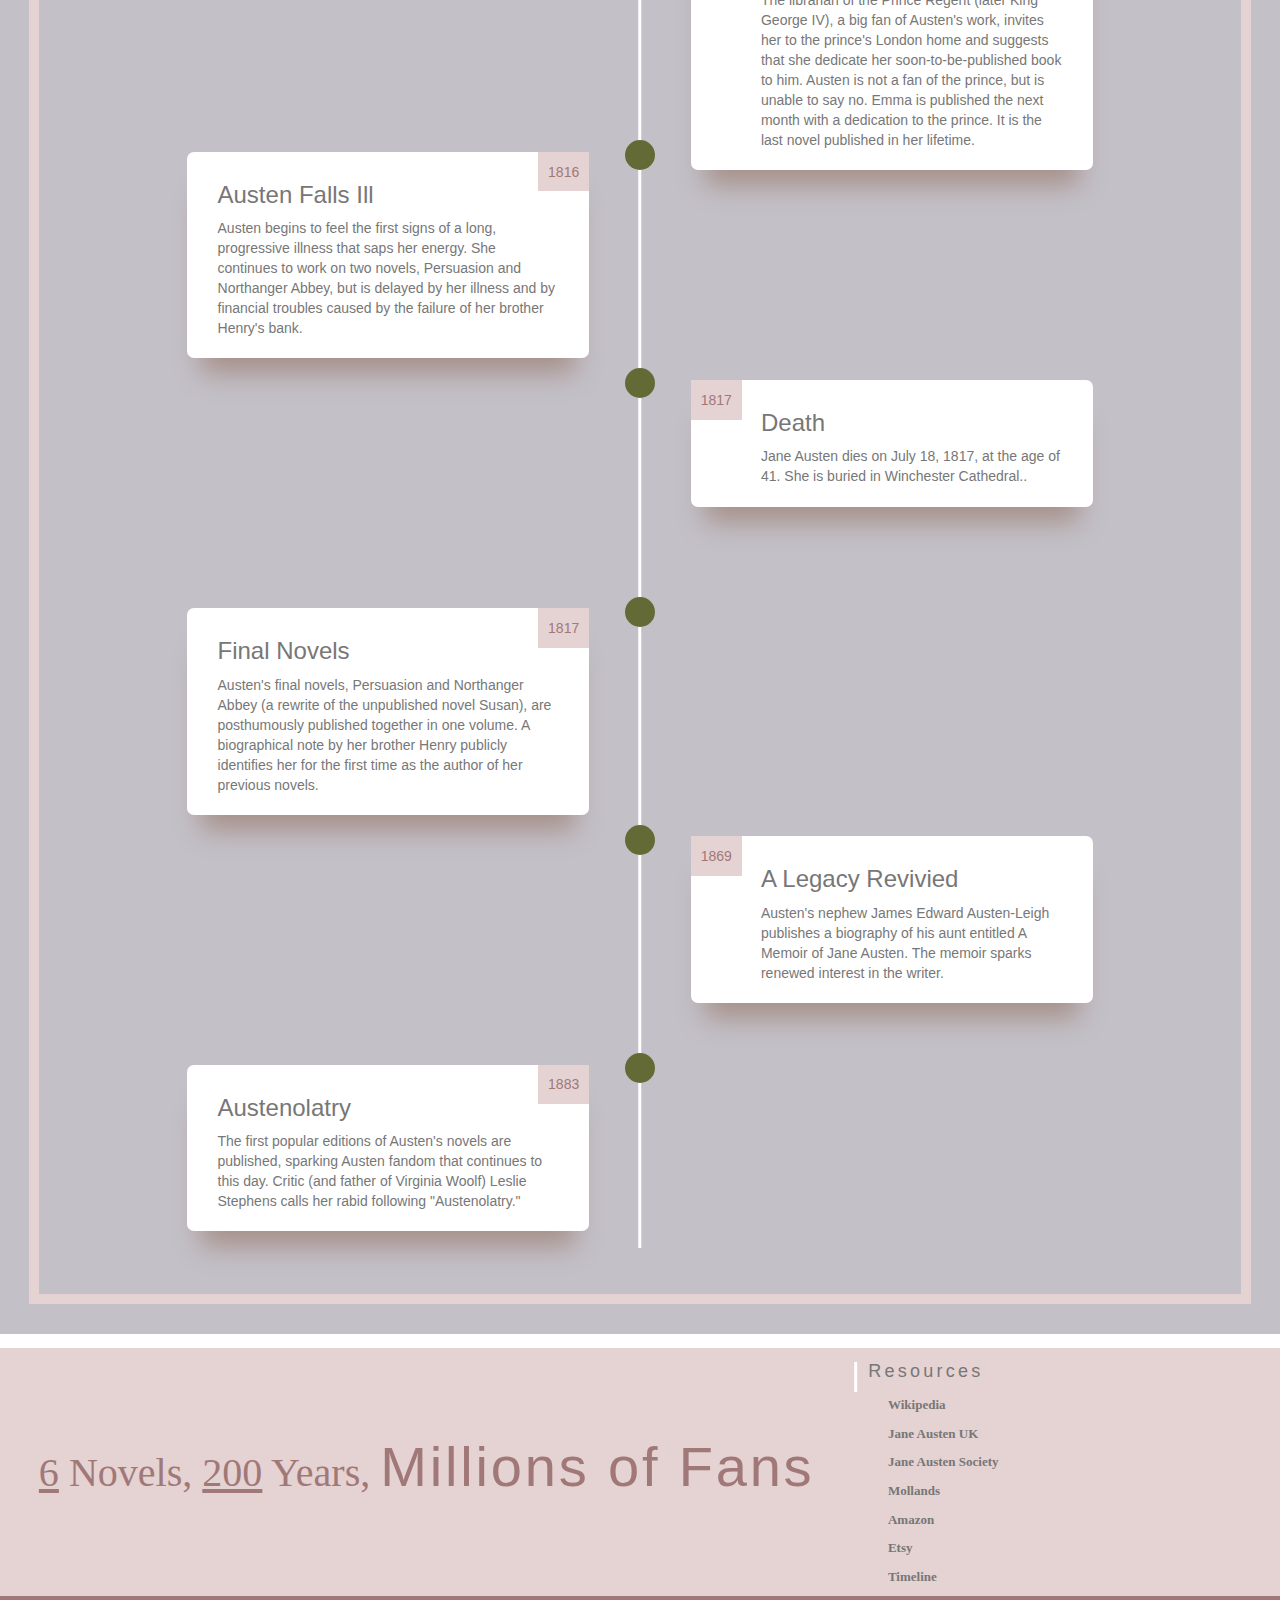
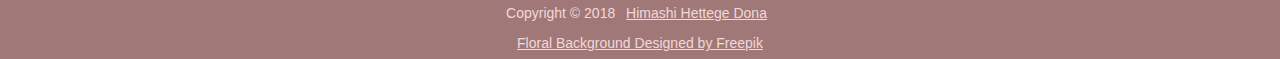
==== commit 83920a34: "Included link to Porfolio Site" ====
--- a/index.html
+++ b/index.html
@@ -4,6 +4,7 @@
     <meta charset="utf-8">
     <meta name="viewport" content="width=device-width, initial-scale=1">
     <title>Jane Austen Tribute Page</title>
+    <link href='http://fonts.googleapis.com/css?family=Sacramento' rel='stylesheet' type='text/css'>
     <link rel="stylesheet" href="public/styles/stylesheets/styles.css">
     <link rel="stylesheet" href="https://maxcdn.bootstrapcdn.com/bootstrap/3.3.7/css/bootstrap.min.css">
     <link rel="stylesheet" href="https://cdnjs.cloudflare.com/ajax/libs/font-awesome/4.7.0/css/font-awesome.min.css">
@@ -302,8 +303,8 @@
       </footer>
 
       <div class="copyright">
-        <div><p>Copyright © 2018 Himashi Hettege Dona</p></div>
-        <div><a href="https://www.freepik.com/free-photo/flower-near-teapot_1722258.htm"><p>Floral Background Designed by Freepik</p></a></div>
+        <div><p>Copyright © 2018 <a class="portfolio" href="https://www.himashi.ca/">Himashi Hettege Dona<a></p></div>
+        <div><a class = "freepik" href="https://www.freepik.com/free-photo/flower-near-teapot_1722258.htm">Floral Background Designed by Freepik</a></div>
       </div> <!-- copyright -->
 
     <!-- Link to JS -->
--- a/public/styles/stylesheets/styles.css
+++ b/public/styles/stylesheets/styles.css
@@ -1,3 +1,9 @@
+@font-face {
+  font-family: 'freebooter_script_-_altsRg';
+  src: url("../../../fonts/freebsca-webfont.woff2") format("woff2"), url("../../../fonts/freebsca-webfont.woff") format("woff");
+  font-weight: normal;
+  font-style: normal;
+}
 @media only screen and (max-width: 400px) {
   /* line 6, ../sass/partials/_media.scss */
   .banner {
@@ -342,19 +348,19 @@
     margin-right: 1em !important;
   }
 }
-/* line 6, ../sass/styles.scss */
+/* line 7, ../sass/styles.scss */
 body {
   font-size: 12px;
 }
 
 /*<---------------------------------------------------------Navbar------------------------------------------------------------------------->*/
-/* line 11, ../sass/styles.scss */
+/* line 13, ../sass/styles.scss */
 .navbar {
   margin-bottom: 0 !important;
   border: none !important;
   background-color: #ffffff !important;
 }
-/* line 16, ../sass/styles.scss */
+/* line 18, ../sass/styles.scss */
 .navbar .nav li {
   font-family: gibson, sans-serif;
   text-transform: uppercase;
@@ -363,13 +369,13 @@
   font-weight: 100;
   color: #999;
 }
-/* line 25, ../sass/styles.scss */
+/* line 27, ../sass/styles.scss */
 .navbar .navbar-brand {
   padding: 0.25em 1.36em 0.25em !important;
 }
 
 /*<-------------------------------------------------Banner Background Image--------------------------------------------------------------->*/
-/* line 32, ../sass/styles.scss */
+/* line 34, ../sass/styles.scss */
 .banner {
   width: 100%;
   height: 58em;
@@ -379,7 +385,7 @@
 }
 
 /*<----------------------------------------------------Quotes Carousel-------------------------------------------------------------------->*/
-/* line 42, ../sass/styles.scss */
+/* line 44, ../sass/styles.scss */
 .carousel {
   width: 100%;
   height: 28.5em;
@@ -387,51 +393,51 @@
   align-items: center;
   justify-content: center;
 }
-/* line 50, ../sass/styles.scss */
+/* line 52, ../sass/styles.scss */
 .carousel .carousel-inner {
   width: 50%;
 }
-/* line 55, ../sass/styles.scss */
+/* line 57, ../sass/styles.scss */
 .carousel .item {
   height: 10em;
 }
-/* line 60, ../sass/styles.scss */
+/* line 62, ../sass/styles.scss */
 .carousel .item p {
   padding-left: 1.18em;
   padding-right: 1.18em;
   font-family: serif;
   color: #777;
 }
-/* line 67, ../sass/styles.scss */
+/* line 69, ../sass/styles.scss */
 .carousel blockquote:before, .carousel blockquote:after {
   content: '\f10d';
   font-family: 'FontAwesome';
   color: #ebb1b2;
 }
-/* line 73, ../sass/styles.scss */
+/* line 75, ../sass/styles.scss */
 .carousel blockquote:after {
   content: '\f10e';
   float: right;
 }
-/* line 78, ../sass/styles.scss */
+/* line 80, ../sass/styles.scss */
 .carousel .carousel-control.left {
   background-image: none !important;
 }
-/* line 82, ../sass/styles.scss */
+/* line 84, ../sass/styles.scss */
 .carousel .carousel-control.right {
   background-image: none !important;
 }
-/* line 87, ../sass/styles.scss */
+/* line 89, ../sass/styles.scss */
 .carousel .glyphicon {
   color: #c3c0c8 !important;
 }
-/* line 92, ../sass/styles.scss */
+/* line 94, ../sass/styles.scss */
 .carousel .carousel-indicators li {
   background-color: #ebb1b2 !important;
 }
 
 /*<---------------------------------------------------------Timeline------------------------------------------------------------------------>*/
-/* line 99, ../sass/styles.scss */
+/* line 101, ../sass/styles.scss */
 .timeline-section {
   background-color: #C3C0C8;
   padding: 2.1em;
@@ -439,11 +445,11 @@
   font-family: gillsans, sans-serif;
   color: #777;
 }
-/* line 105, ../sass/styles.scss */
+/* line 107, ../sass/styles.scss */
 .timeline-section .timeline-border {
   border: 0.75em solid #e5d2d2;
 }
-/* line 109, ../sass/styles.scss */
+/* line 111, ../sass/styles.scss */
 .timeline-section .timeline-container {
   position: relative;
   max-width: 73.1em;
@@ -451,7 +457,7 @@
   padding: 3.6em 0;
   /* this is the vertical line */
 }
-/* line 116, ../sass/styles.scss */
+/* line 118, ../sass/styles.scss */
 .timeline-section .timeline-container::before {
   content: '';
   width: 0.25em;
@@ -461,7 +467,7 @@
   transform: translateX(-50%);
   background: #ffffff;
 }
-/* line 126, ../sass/styles.scss */
+/* line 128, ../sass/styles.scss */
 .timeline-section .timeline-container .timeline-block {
   width: 100%;
   height: 12.8em;
@@ -470,11 +476,11 @@
   /* removes margin from last timeline item so timeline equidistant from top and bottom */
   /* these are the points on the line */
 }
-/* line 132, ../sass/styles.scss */
+/* line 134, ../sass/styles.scss */
 .timeline-section .timeline-container .timeline-block:last-child {
   margin-bottom: 0;
 }
-/* line 137, ../sass/styles.scss */
+/* line 139, ../sass/styles.scss */
 .timeline-section .timeline-container .timeline-block .timeline-circle {
   width: 2.145em;
   height: 2.145em;
@@ -485,7 +491,7 @@
   margin-left: -1.1em;
   background-color: #636a36;
 }
-/* line 148, ../sass/styles.scss */
+/* line 150, ../sass/styles.scss */
 .timeline-section .timeline-container .timeline-block .timeline-content {
   position: relative;
   padding: 0.72em 2.214em;
@@ -496,7 +502,7 @@
   margin-right: 4.16em;
   width: 28.75em;
 }
-/* line 158, ../sass/styles.scss */
+/* line 160, ../sass/styles.scss */
 .timeline-section .timeline-container .timeline-block .timeline-content .date {
   background: #e5d2d2;
   display: inline-block;
@@ -509,50 +515,50 @@
   font-family: "Titillium Web", sans-serif;
   font-weight: 500;
 }
-/* line 173, ../sass/styles.scss */
+/* line 175, ../sass/styles.scss */
 .timeline-section .timeline-container .timeline-block:nth-child(even) .date {
   right: auto;
   left: 0;
 }
-/* line 178, ../sass/styles.scss */
+/* line 180, ../sass/styles.scss */
 .timeline-section .timeline-container .timeline-block:nth-child(even) .timeline-content {
   padding-left: 5em;
   float: right;
 }
 
 /*<---------------------------------------------------------Footer------------------------------------------------------------------------>*/
-/* line 187, ../sass/styles.scss */
+/* line 189, ../sass/styles.scss */
 .white-space {
   height: 1em;
   background-color: #ffffff;
 }
 
-/* line 192, ../sass/styles.scss */
+/* line 194, ../sass/styles.scss */
 footer {
   background-color: #e5d2d2;
 }
-/* line 195, ../sass/styles.scss */
+/* line 197, ../sass/styles.scss */
 footer .tag-line {
   display: flex;
   align-items: center;
 }
-/* line 199, ../sass/styles.scss */
+/* line 201, ../sass/styles.scss */
 footer .tag-line p {
   font-family: garamond, serif;
   font-size: 2.86em;
   color: #a17878;
 }
-/* line 204, ../sass/styles.scss */
+/* line 206, ../sass/styles.scss */
 footer .tag-line p .tag-line-number {
   text-decoration: underline;
 }
-/* line 208, ../sass/styles.scss */
+/* line 210, ../sass/styles.scss */
 footer .tag-line p .emphasized {
   font-family: freebooter script, gillsans, sans-serif;
   font-size: 1.4em;
   letter-spacing: 0.05em;
 }
-/* line 216, ../sass/styles.scss */
+/* line 218, ../sass/styles.scss */
 footer .resource-title {
   text-align: left;
   padding: 0.25em 0 0.25em 0;
@@ -561,7 +567,7 @@
   font-weight: 500;
   letter-spacing: 0.18em;
 }
-/* line 224, ../sass/styles.scss */
+/* line 226, ../sass/styles.scss */
 footer .resource-title::before {
   content: '';
   width: 0.13em;
@@ -571,20 +577,20 @@
   transform: translateX(50%);
   background: #ffffff;
 }
-/* line 235, ../sass/styles.scss */
+/* line 237, ../sass/styles.scss */
 footer .resources-list {
   list-style: none;
   text-align: left;
   padding-left: 1.4em;
 }
-/* line 240, ../sass/styles.scss */
+/* line 242, ../sass/styles.scss */
 footer .resources-list p {
   font-size: 0.93em;
   color: #777;
   font-weight: 600;
 }
 
-/* line 248, ../sass/styles.scss */
+/* line 250, ../sass/styles.scss */
 .copyright {
   height: 4.5em;
   padding: 0.5em;
@@ -592,3 +598,17 @@
   color: #f2d9d9;
   background-color: #a17878;
 }
+/* line 257, ../sass/styles.scss */
+.copyright .portfolio {
+  height: 4.5em;
+  padding: 0.5em;
+  text-align: center;
+  color: #f2d9d9;
+  background-color: #a17878;
+  text-decoration: underline;
+}
+/* line 266, ../sass/styles.scss */
+.copyright .freepik {
+  color: #f2d9d9;
+  text-decoration: underline;
+}
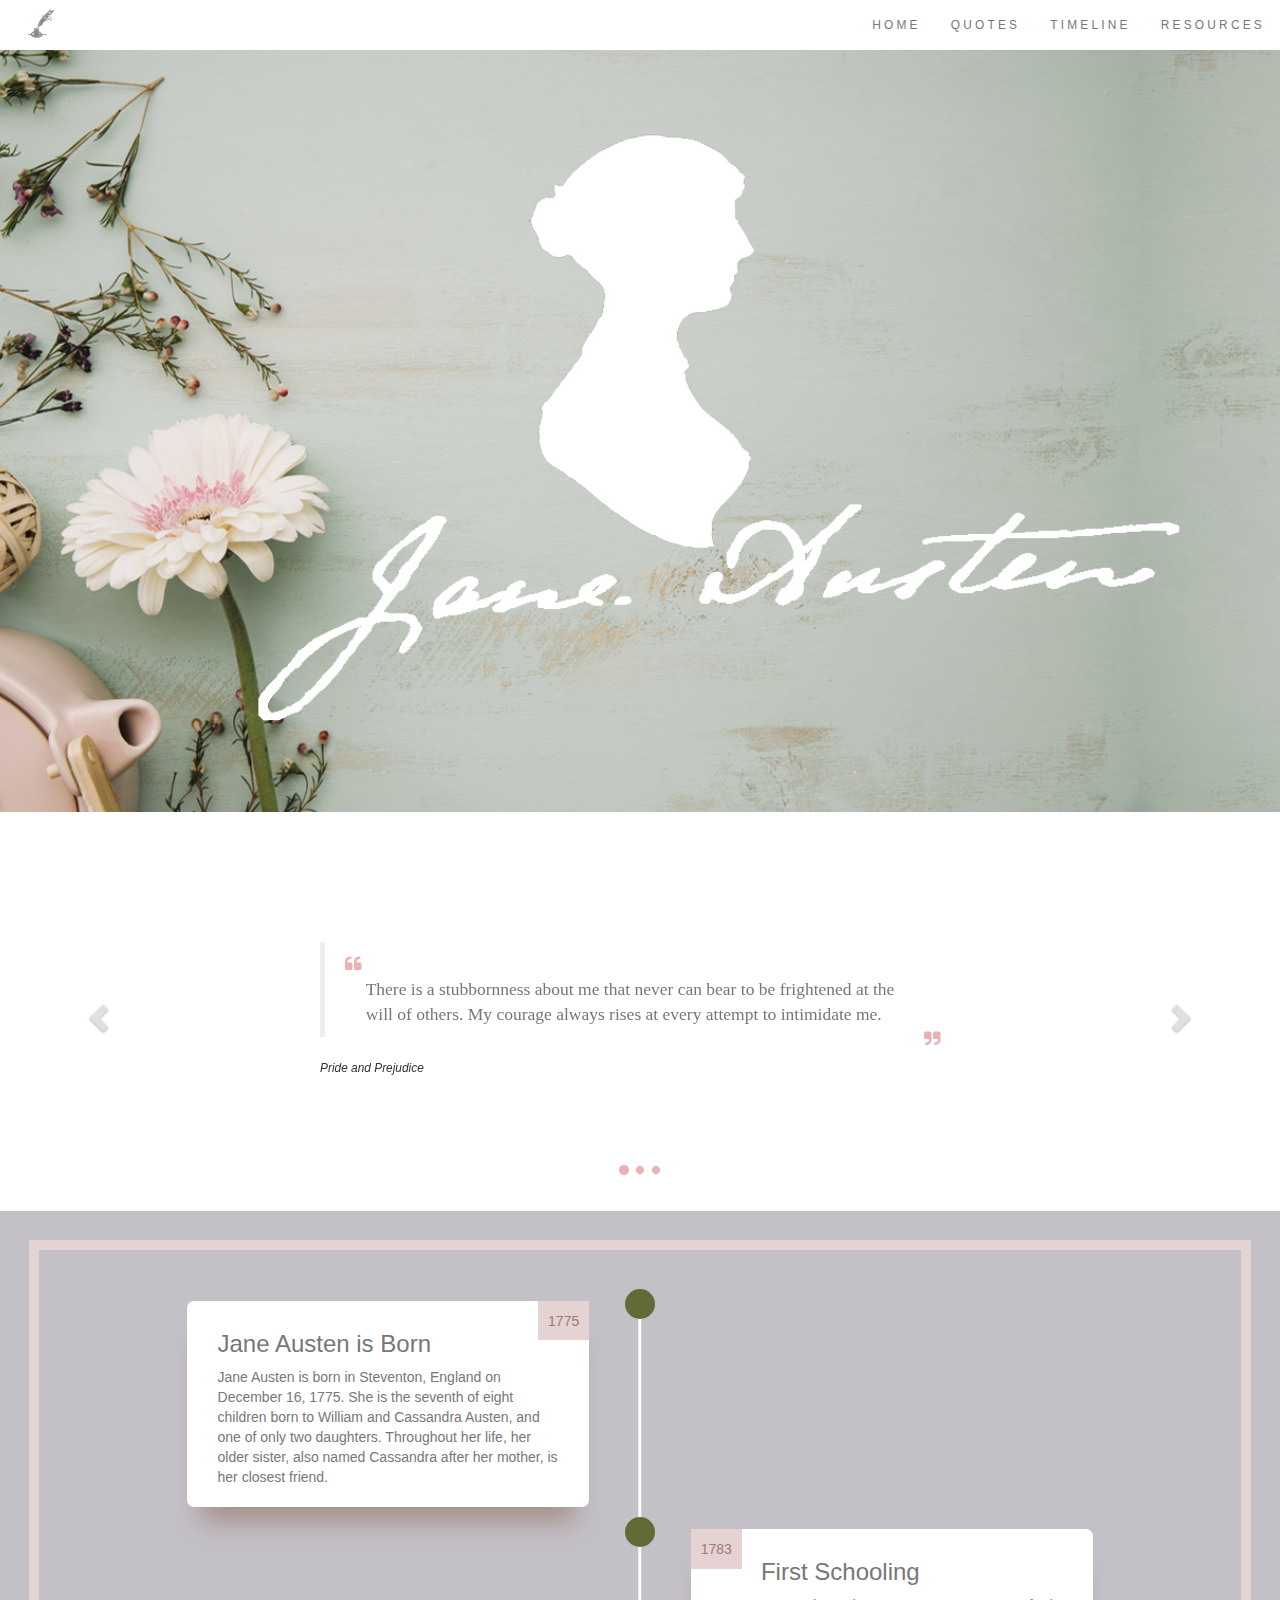
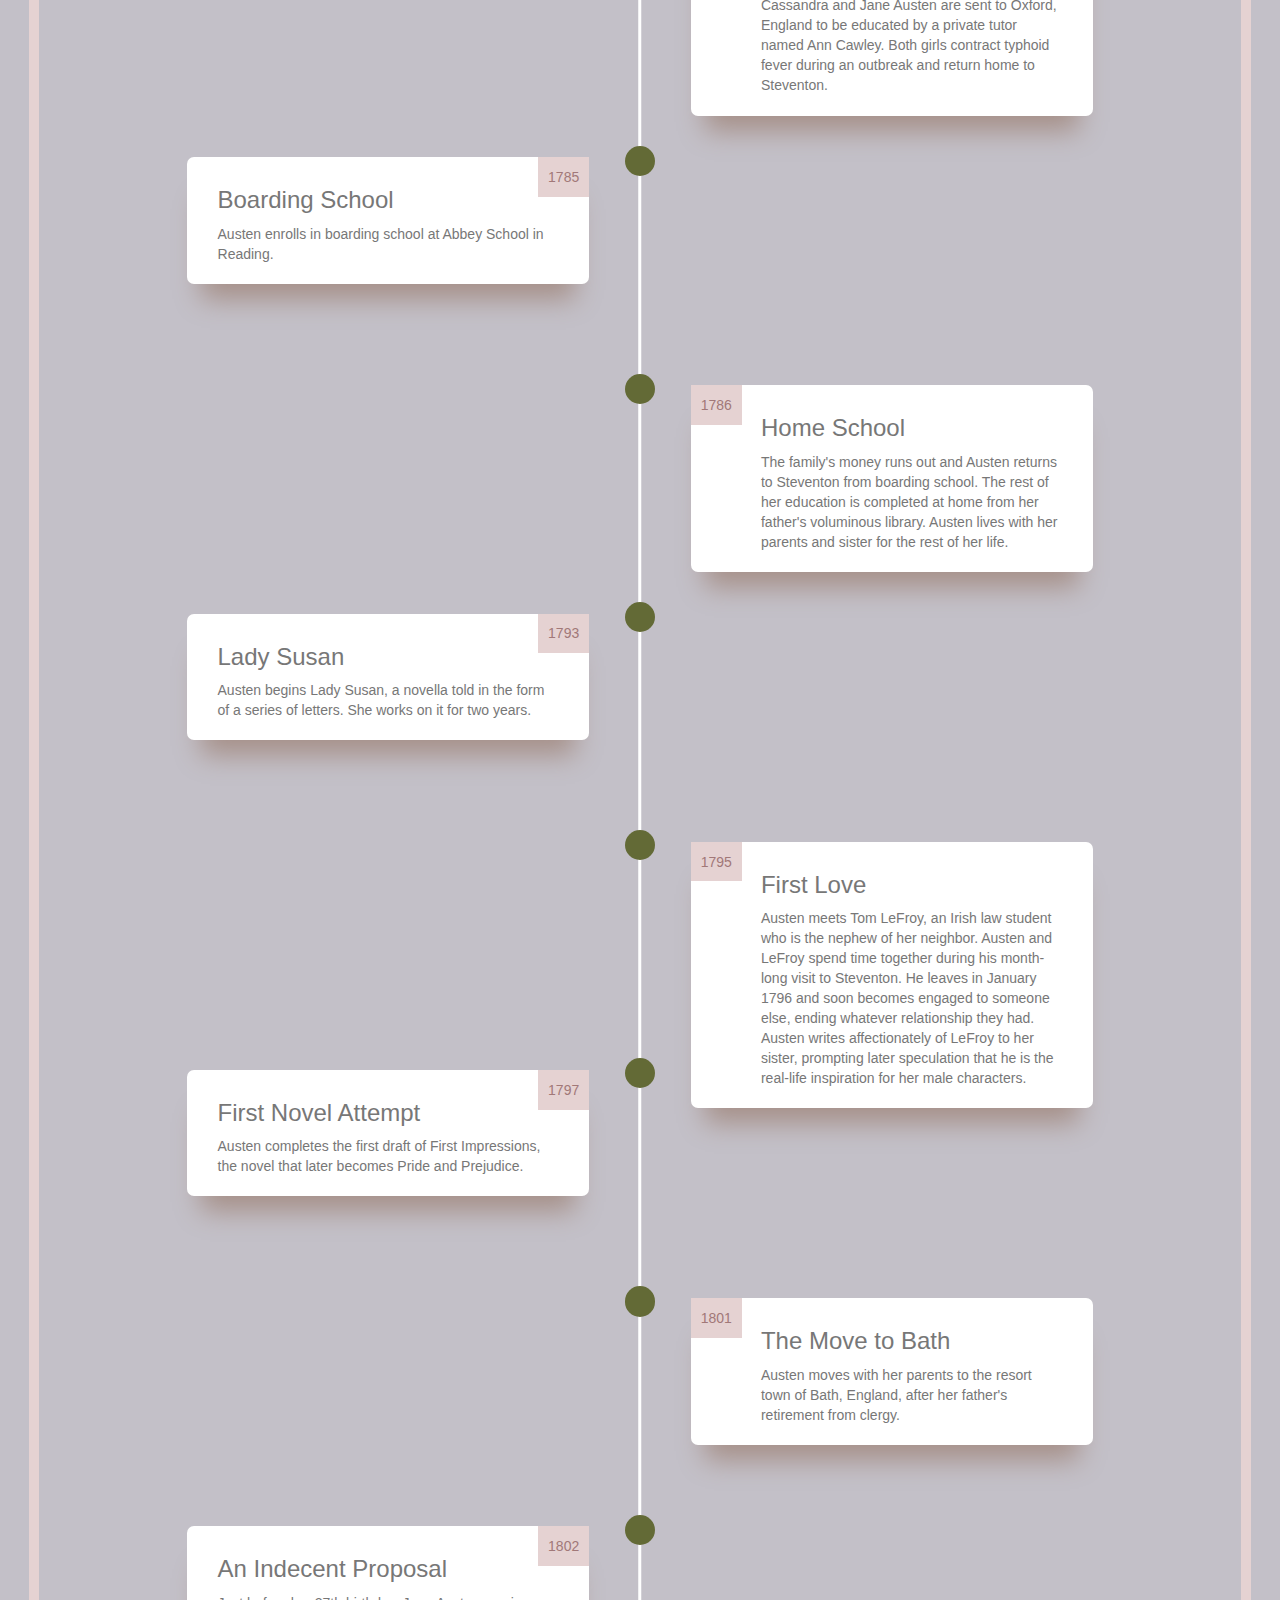
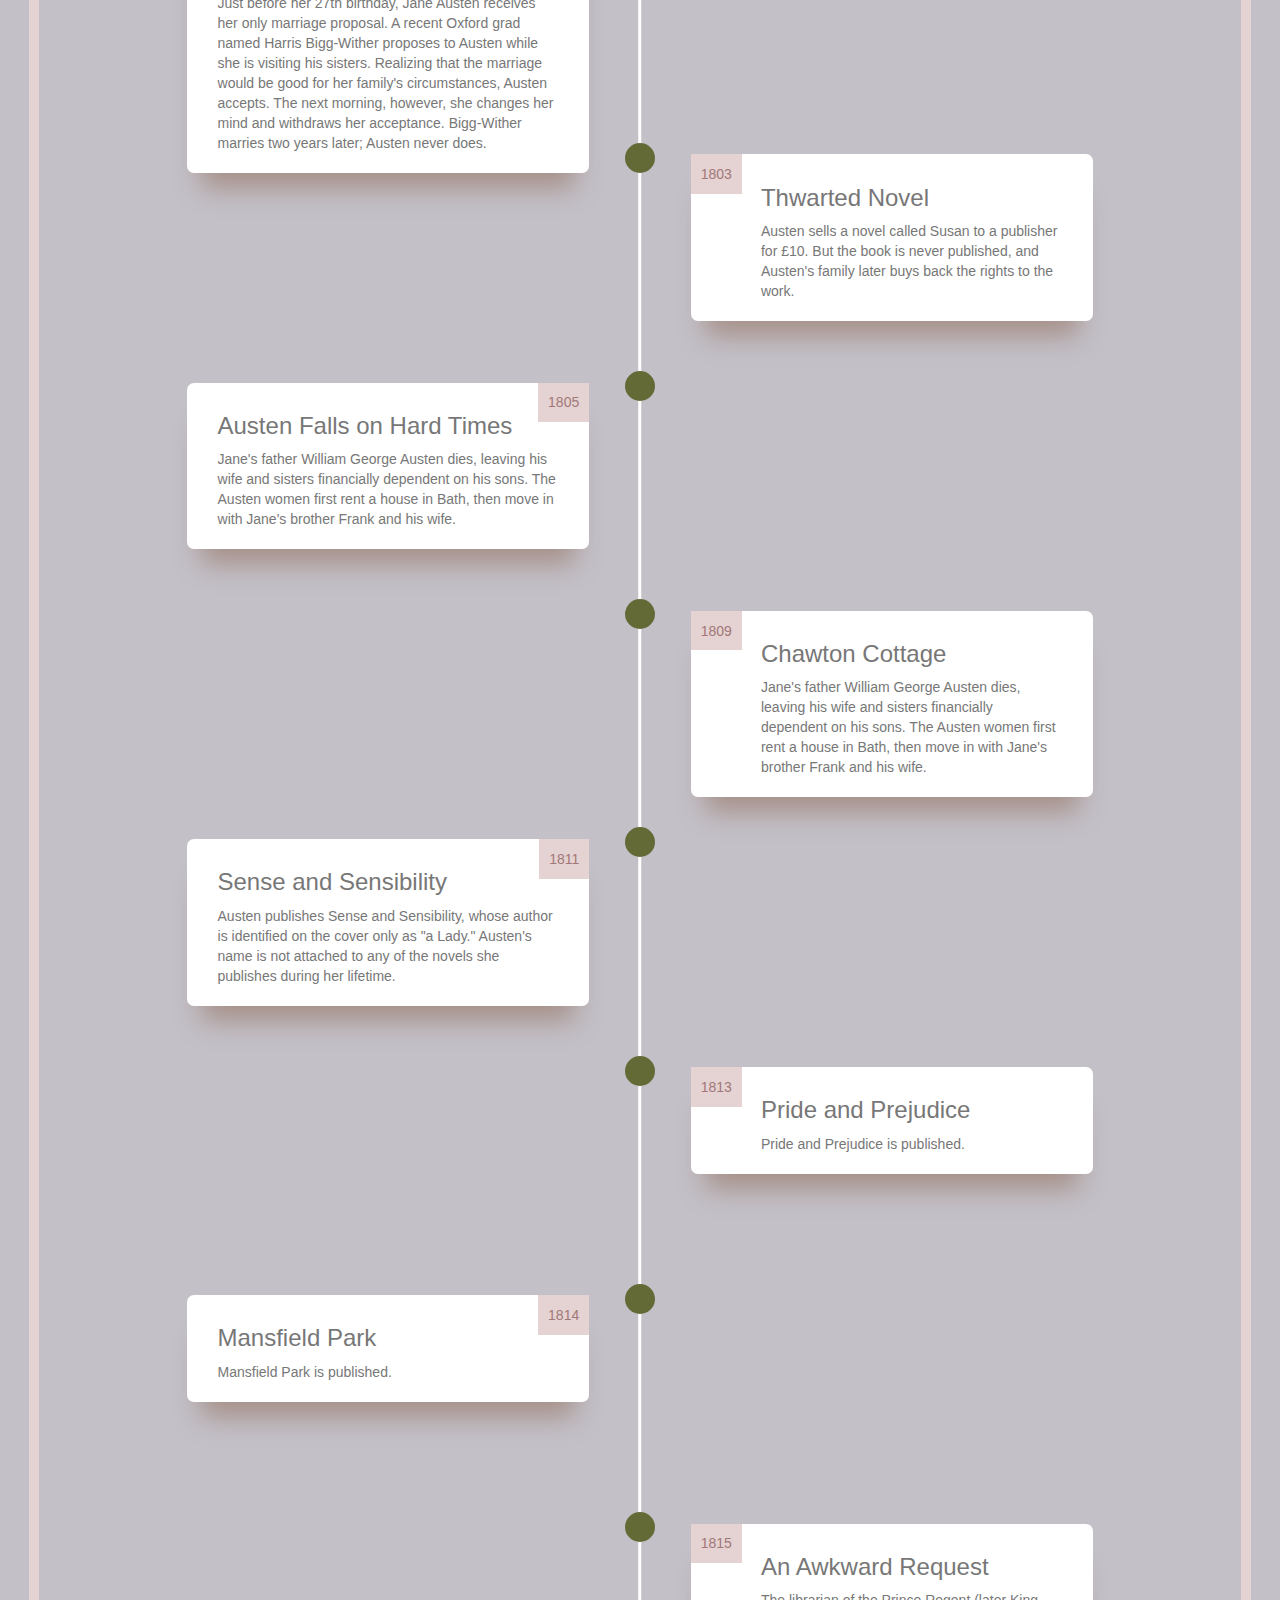
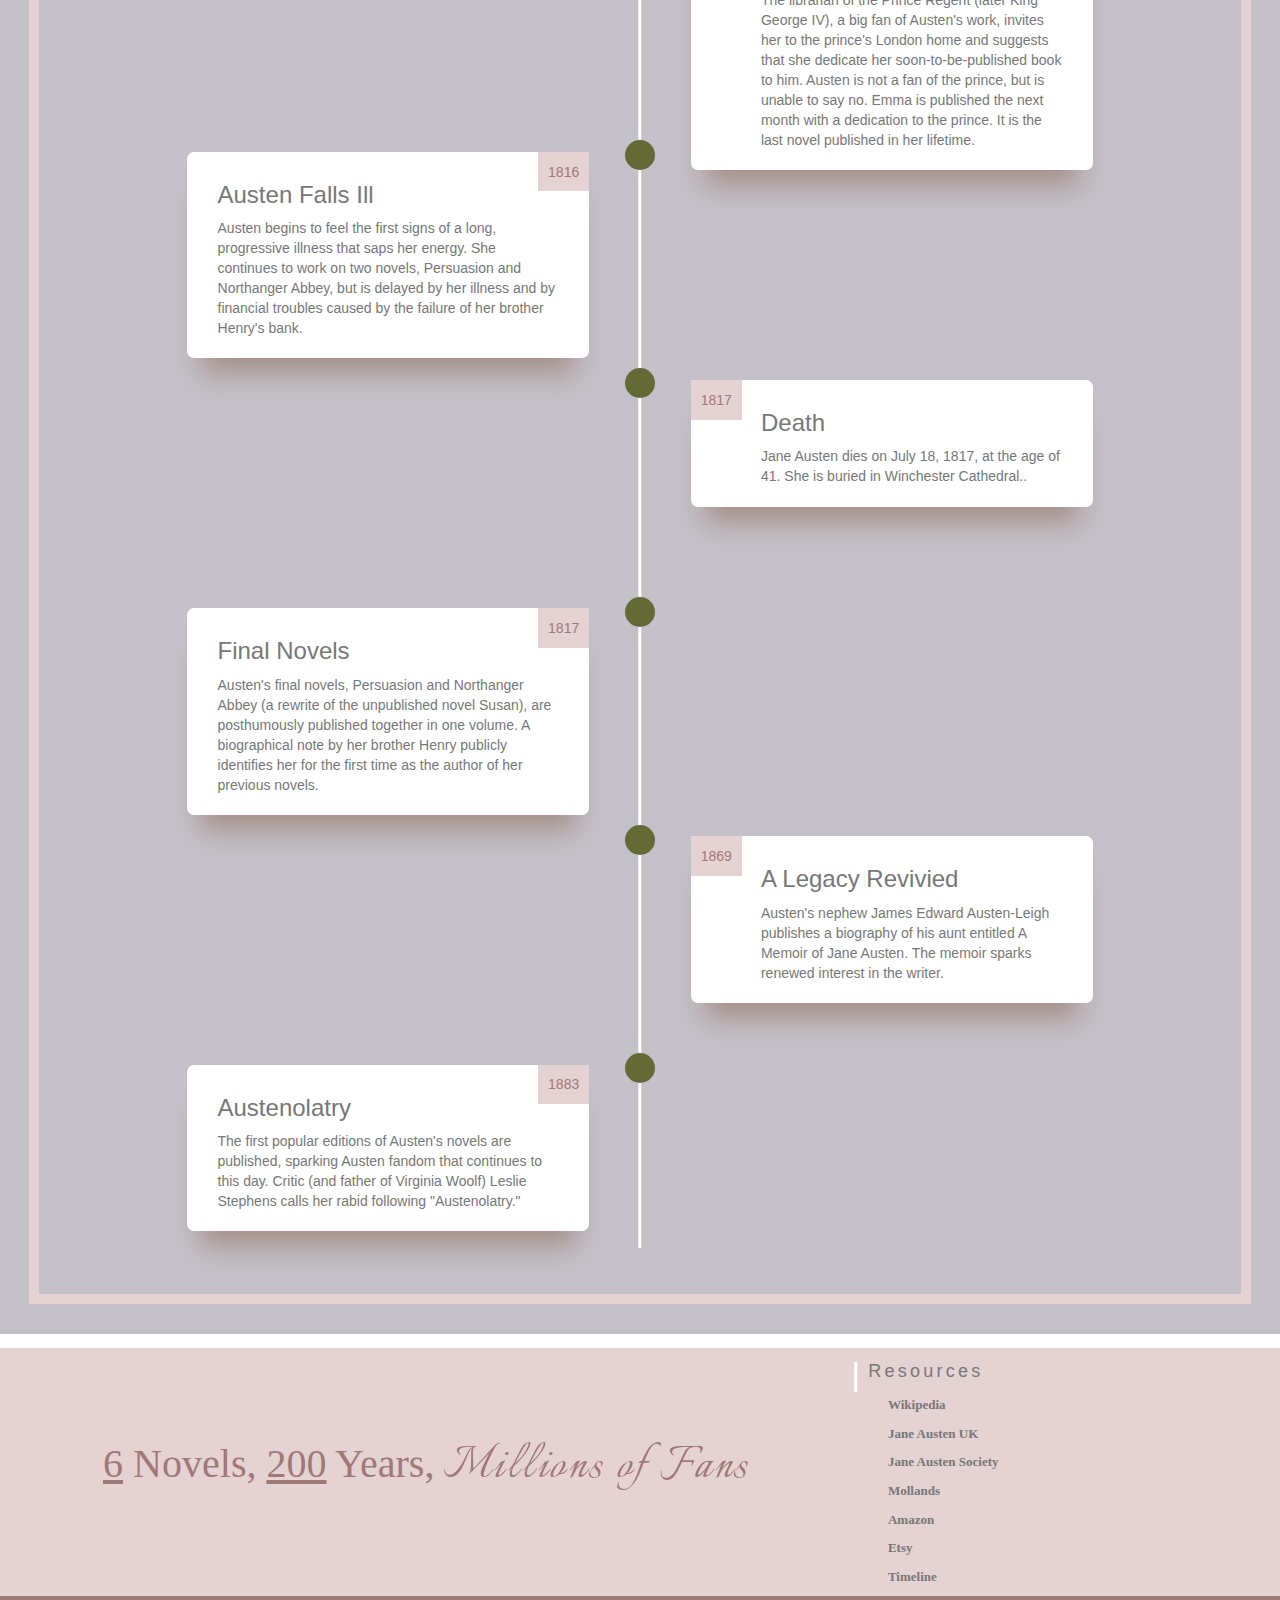
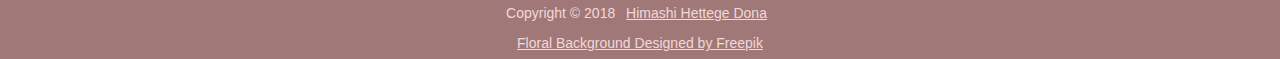
==== commit cff0db07: "Embedded google font" ====
--- a/index.html
+++ b/index.html
@@ -6,6 +6,7 @@
     <title>Jane Austen Tribute Page</title>
     <link href='http://fonts.googleapis.com/css?family=Sacramento' rel='stylesheet' type='text/css'>
     <link rel="stylesheet" href="public/styles/stylesheets/styles.css">
+    <link href="https://fonts.googleapis.com/css?family=Italianno" rel="stylesheet">
     <link rel="stylesheet" href="https://maxcdn.bootstrapcdn.com/bootstrap/3.3.7/css/bootstrap.min.css">
     <link rel="stylesheet" href="https://cdnjs.cloudflare.com/ajax/libs/font-awesome/4.7.0/css/font-awesome.min.css">
     <script src="https://ajax.googleapis.com/ajax/libs/jquery/3.2.1/jquery.min.js"></script>
--- a/public/styles/stylesheets/styles.css
+++ b/public/styles/stylesheets/styles.css
@@ -554,7 +554,7 @@
 }
 /* line 210, ../sass/styles.scss */
 footer .tag-line p .emphasized {
-  font-family: freebooter script, gillsans, sans-serif;
+  font-family: freebooter script, Italianno, gillsans, sans-serif;
   font-size: 1.4em;
   letter-spacing: 0.05em;
 }
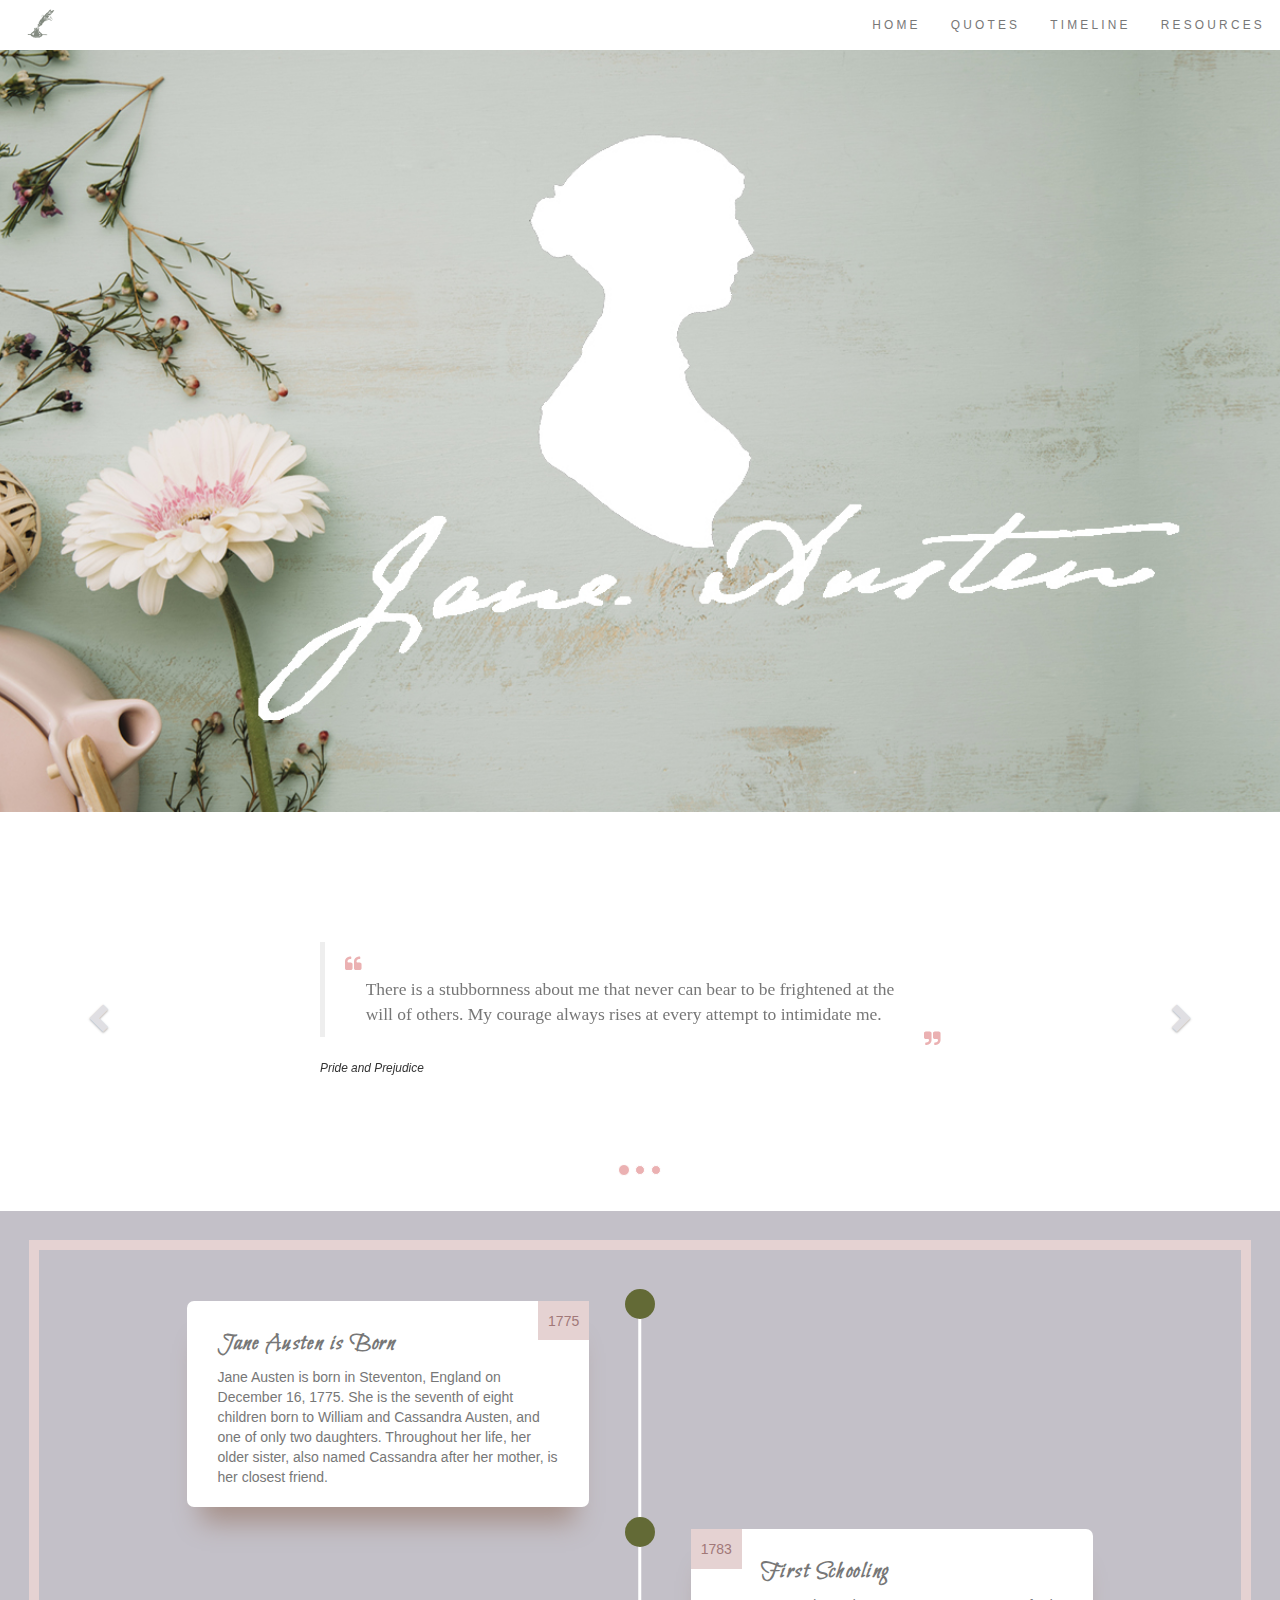
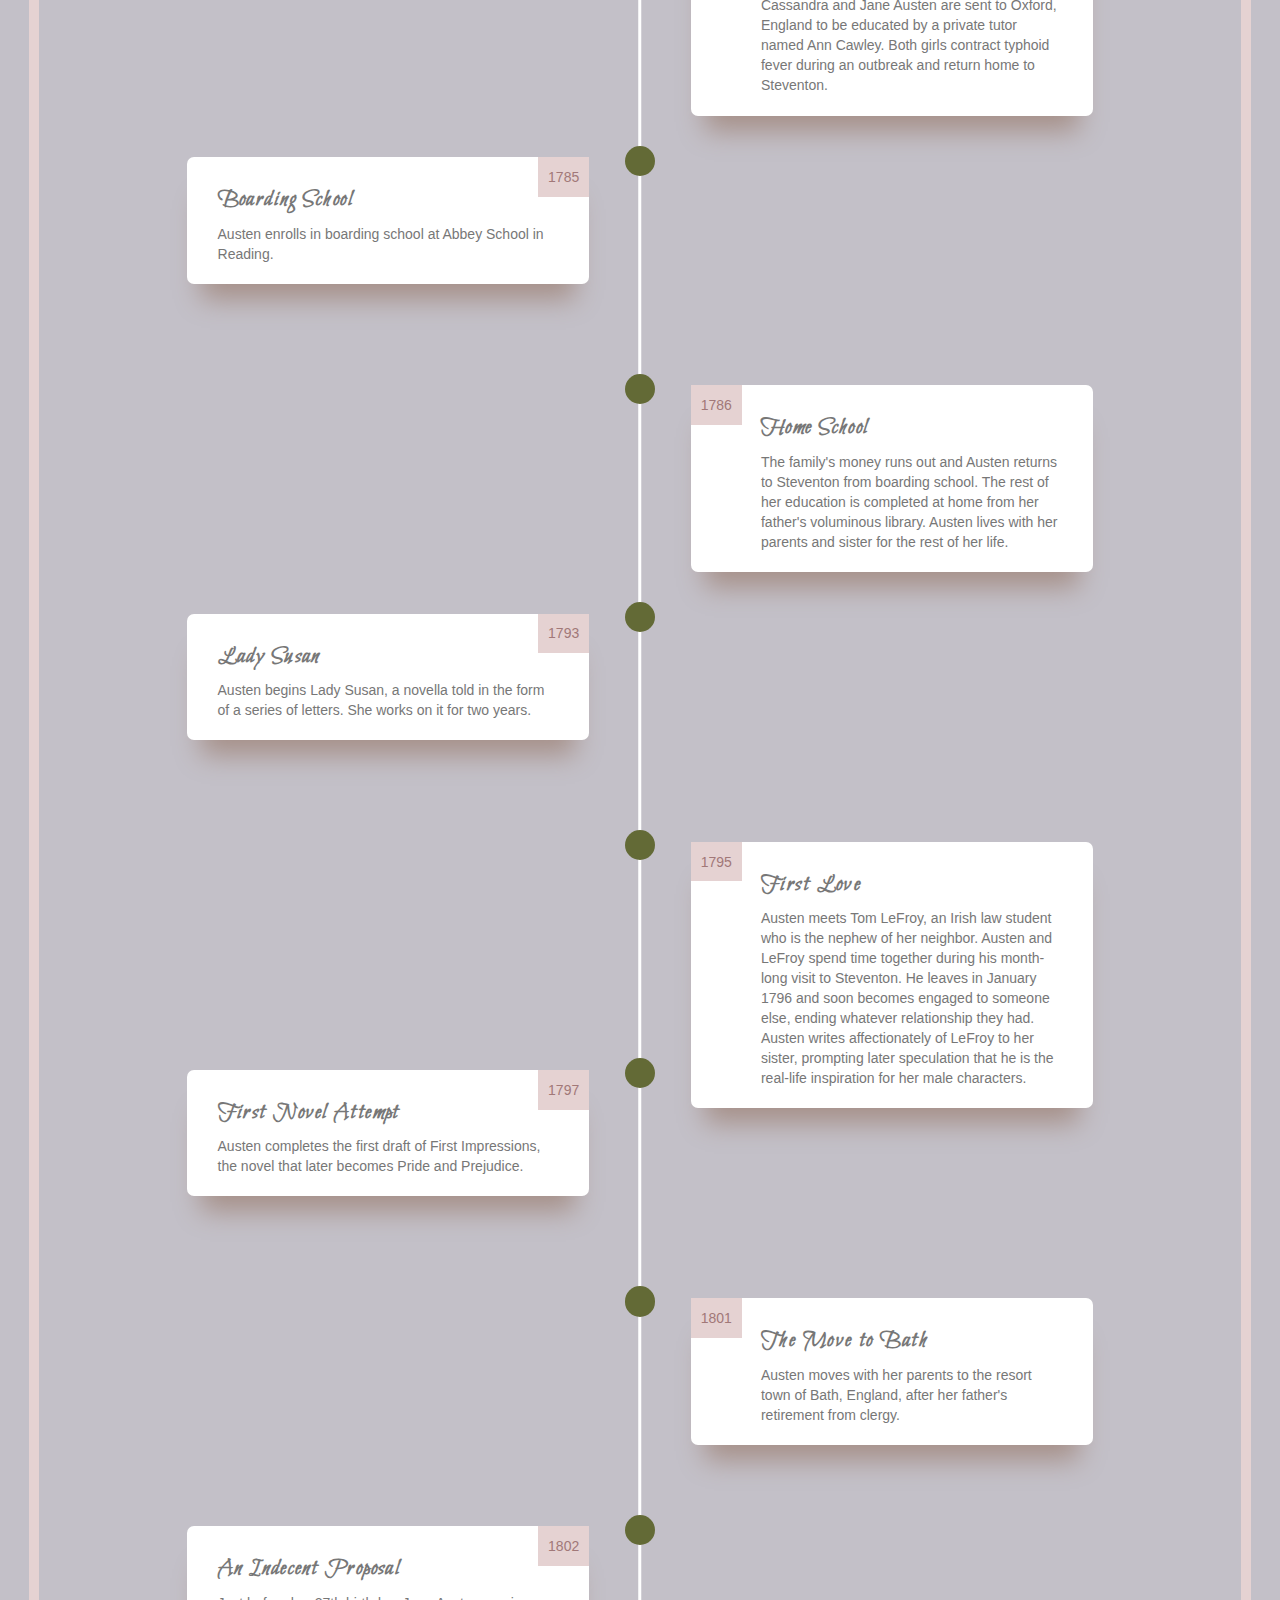
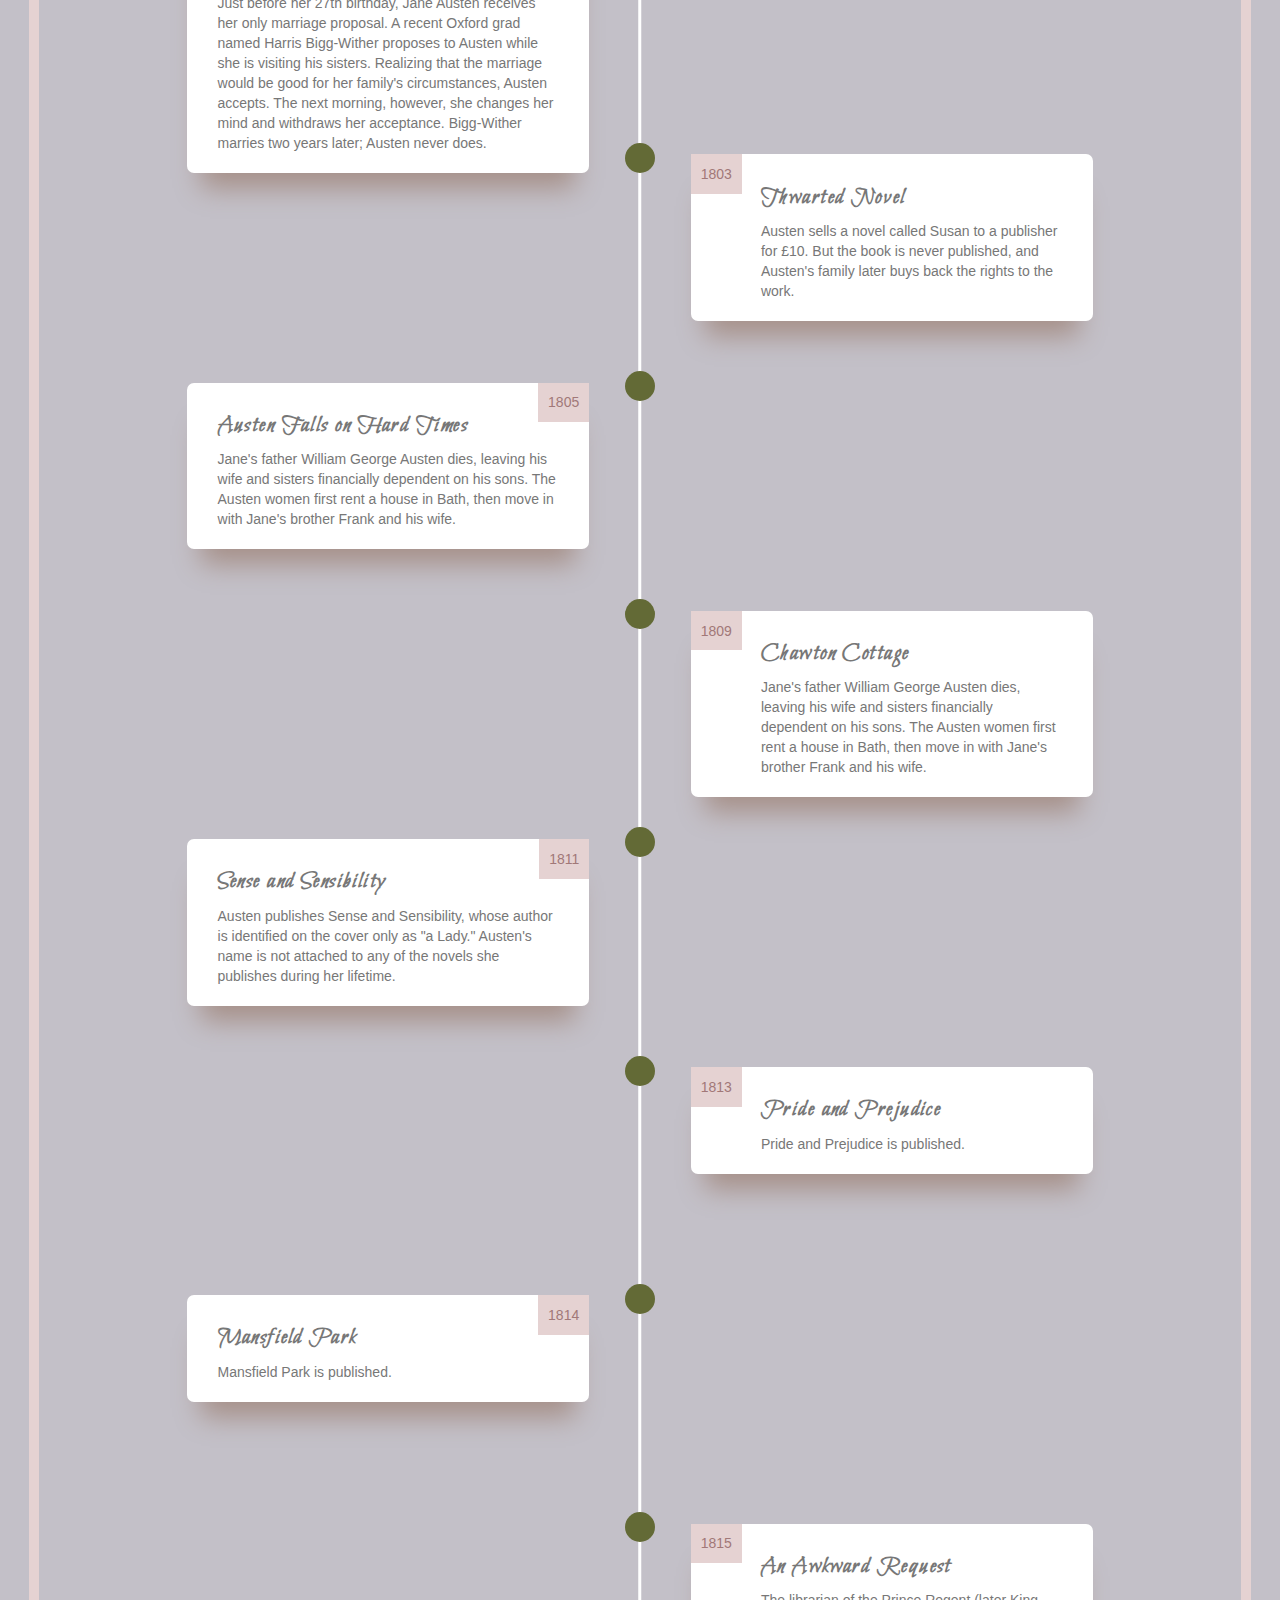
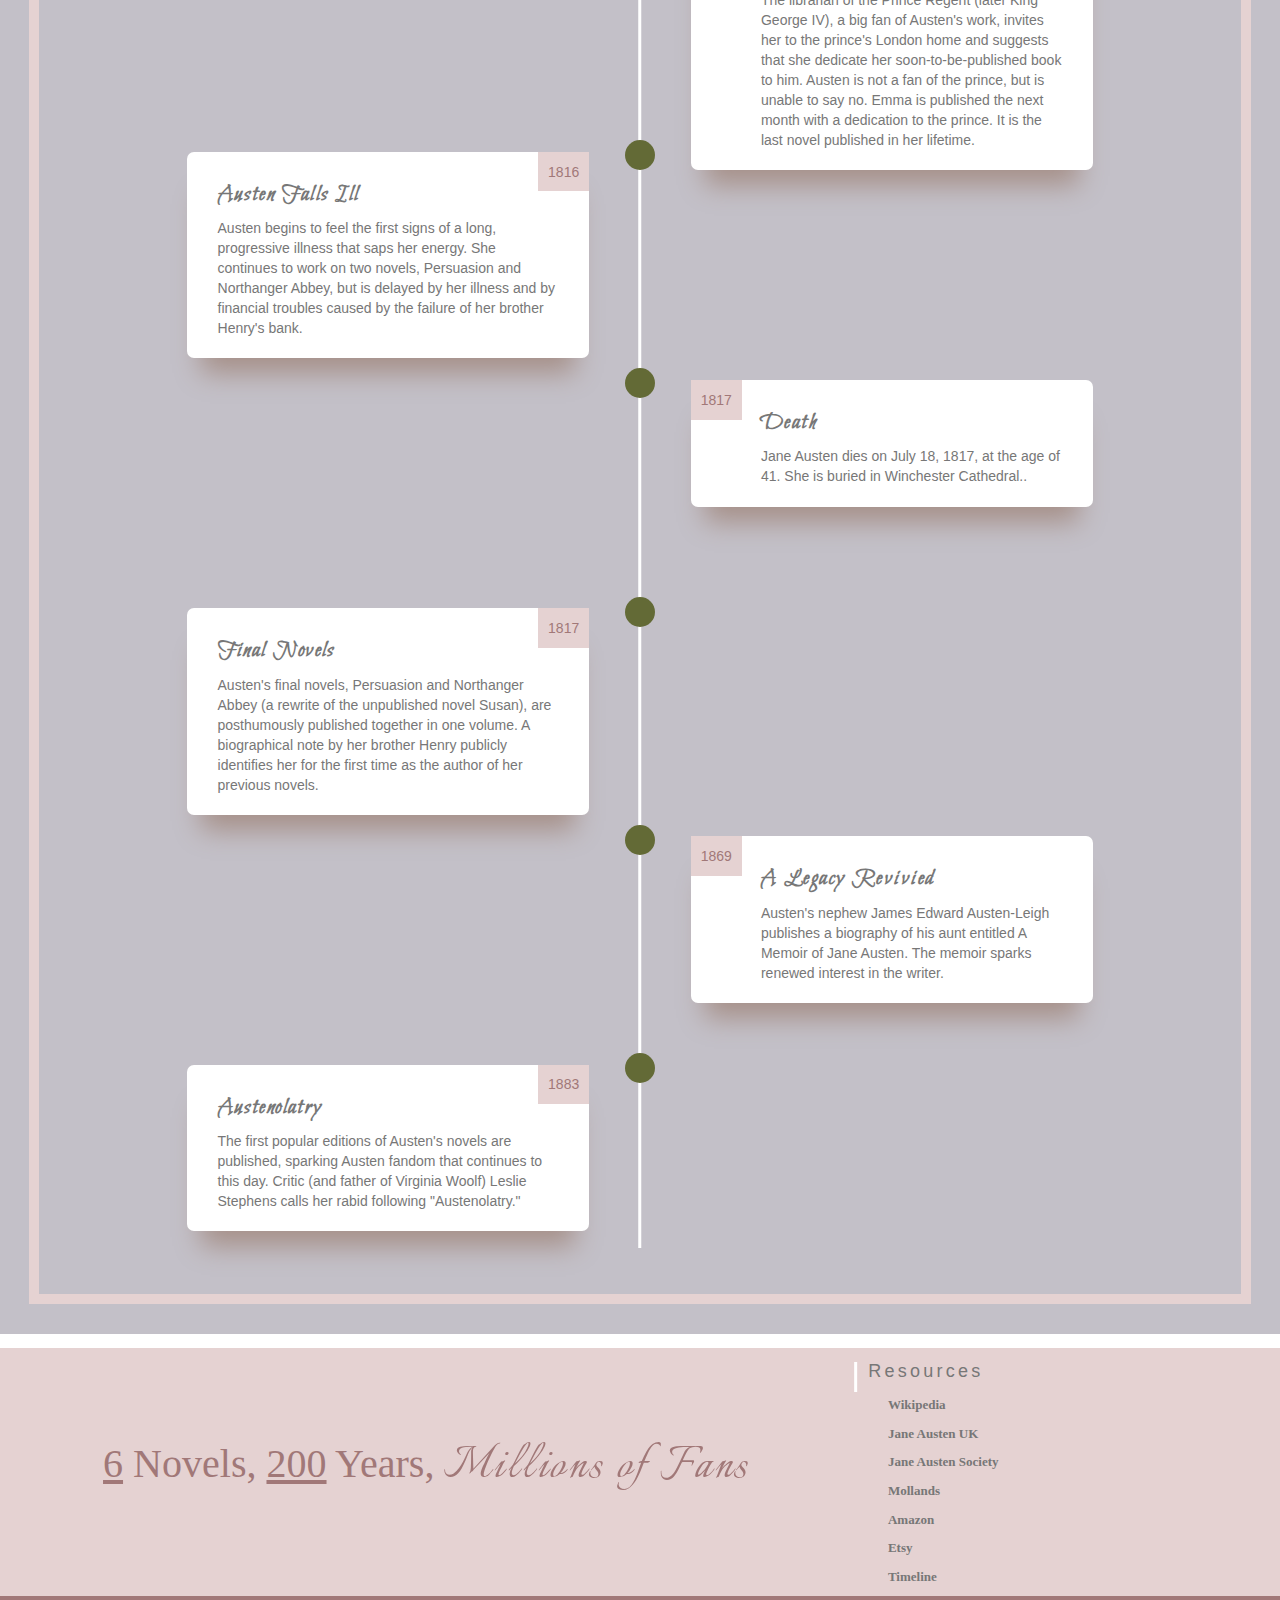
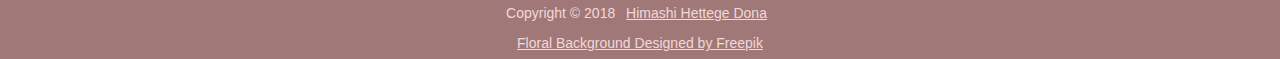
==== commit 7923f332: "Updated font for Timeline Headings" ====
--- a/index.html
+++ b/index.html
@@ -4,11 +4,13 @@
     <meta charset="utf-8">
     <meta name="viewport" content="width=device-width, initial-scale=1">
     <title>Jane Austen Tribute Page</title>
-    <link href='http://fonts.googleapis.com/css?family=Sacramento' rel='stylesheet' type='text/css'>
+
     <link rel="stylesheet" href="public/styles/stylesheets/styles.css">
     <link href="https://fonts.googleapis.com/css?family=Italianno" rel="stylesheet">
+    <link href="https://fonts.googleapis.com/css?family=Bilbo+Swash+Caps" rel="stylesheet">
     <link rel="stylesheet" href="https://maxcdn.bootstrapcdn.com/bootstrap/3.3.7/css/bootstrap.min.css">
     <link rel="stylesheet" href="https://cdnjs.cloudflare.com/ajax/libs/font-awesome/4.7.0/css/font-awesome.min.css">
+
     <script src="https://ajax.googleapis.com/ajax/libs/jquery/3.2.1/jquery.min.js"></script>
     <script src="https://maxcdn.bootstrapcdn.com/bootstrap/3.3.7/js/bootstrap.min.js"></script>
   </head>
--- a/public/styles/stylesheets/styles.css
+++ b/public/styles/stylesheets/styles.css
@@ -503,6 +503,12 @@
   width: 28.75em;
 }
 /* line 160, ../sass/styles.scss */
+.timeline-section .timeline-container .timeline-block .timeline-content h3 {
+  font-family: Bilbo Swash Caps, cursive;
+  font-weight: bold;
+  letter-spacing: 0.06em;
+}
+/* line 166, ../sass/styles.scss */
 .timeline-section .timeline-container .timeline-block .timeline-content .date {
   background: #e5d2d2;
   display: inline-block;
@@ -515,50 +521,50 @@
   font-family: "Titillium Web", sans-serif;
   font-weight: 500;
 }
-/* line 175, ../sass/styles.scss */
+/* line 181, ../sass/styles.scss */
 .timeline-section .timeline-container .timeline-block:nth-child(even) .date {
   right: auto;
   left: 0;
 }
-/* line 180, ../sass/styles.scss */
+/* line 186, ../sass/styles.scss */
 .timeline-section .timeline-container .timeline-block:nth-child(even) .timeline-content {
   padding-left: 5em;
   float: right;
 }
 
 /*<---------------------------------------------------------Footer------------------------------------------------------------------------>*/
-/* line 189, ../sass/styles.scss */
+/* line 195, ../sass/styles.scss */
 .white-space {
   height: 1em;
   background-color: #ffffff;
 }
 
-/* line 194, ../sass/styles.scss */
+/* line 200, ../sass/styles.scss */
 footer {
   background-color: #e5d2d2;
 }
-/* line 197, ../sass/styles.scss */
+/* line 203, ../sass/styles.scss */
 footer .tag-line {
   display: flex;
   align-items: center;
 }
-/* line 201, ../sass/styles.scss */
+/* line 207, ../sass/styles.scss */
 footer .tag-line p {
   font-family: garamond, serif;
   font-size: 2.86em;
   color: #a17878;
 }
-/* line 206, ../sass/styles.scss */
+/* line 212, ../sass/styles.scss */
 footer .tag-line p .tag-line-number {
   text-decoration: underline;
 }
-/* line 210, ../sass/styles.scss */
+/* line 216, ../sass/styles.scss */
 footer .tag-line p .emphasized {
-  font-family: freebooter script, Italianno, gillsans, sans-serif;
+  font-family: freebooter script, Italianno, cursive, gillsans, sans-serif;
   font-size: 1.4em;
   letter-spacing: 0.05em;
 }
-/* line 218, ../sass/styles.scss */
+/* line 224, ../sass/styles.scss */
 footer .resource-title {
   text-align: left;
   padding: 0.25em 0 0.25em 0;
@@ -567,7 +573,7 @@
   font-weight: 500;
   letter-spacing: 0.18em;
 }
-/* line 226, ../sass/styles.scss */
+/* line 232, ../sass/styles.scss */
 footer .resource-title::before {
   content: '';
   width: 0.13em;
@@ -577,20 +583,20 @@
   transform: translateX(50%);
   background: #ffffff;
 }
-/* line 237, ../sass/styles.scss */
+/* line 243, ../sass/styles.scss */
 footer .resources-list {
   list-style: none;
   text-align: left;
   padding-left: 1.4em;
 }
-/* line 242, ../sass/styles.scss */
+/* line 248, ../sass/styles.scss */
 footer .resources-list p {
   font-size: 0.93em;
   color: #777;
   font-weight: 600;
 }
 
-/* line 250, ../sass/styles.scss */
+/* line 256, ../sass/styles.scss */
 .copyright {
   height: 4.5em;
   padding: 0.5em;
@@ -598,7 +604,7 @@
   color: #f2d9d9;
   background-color: #a17878;
 }
-/* line 257, ../sass/styles.scss */
+/* line 263, ../sass/styles.scss */
 .copyright .portfolio {
   height: 4.5em;
   padding: 0.5em;
@@ -607,7 +613,7 @@
   background-color: #a17878;
   text-decoration: underline;
 }
-/* line 266, ../sass/styles.scss */
+/* line 272, ../sass/styles.scss */
 .copyright .freepik {
   color: #f2d9d9;
   text-decoration: underline;
